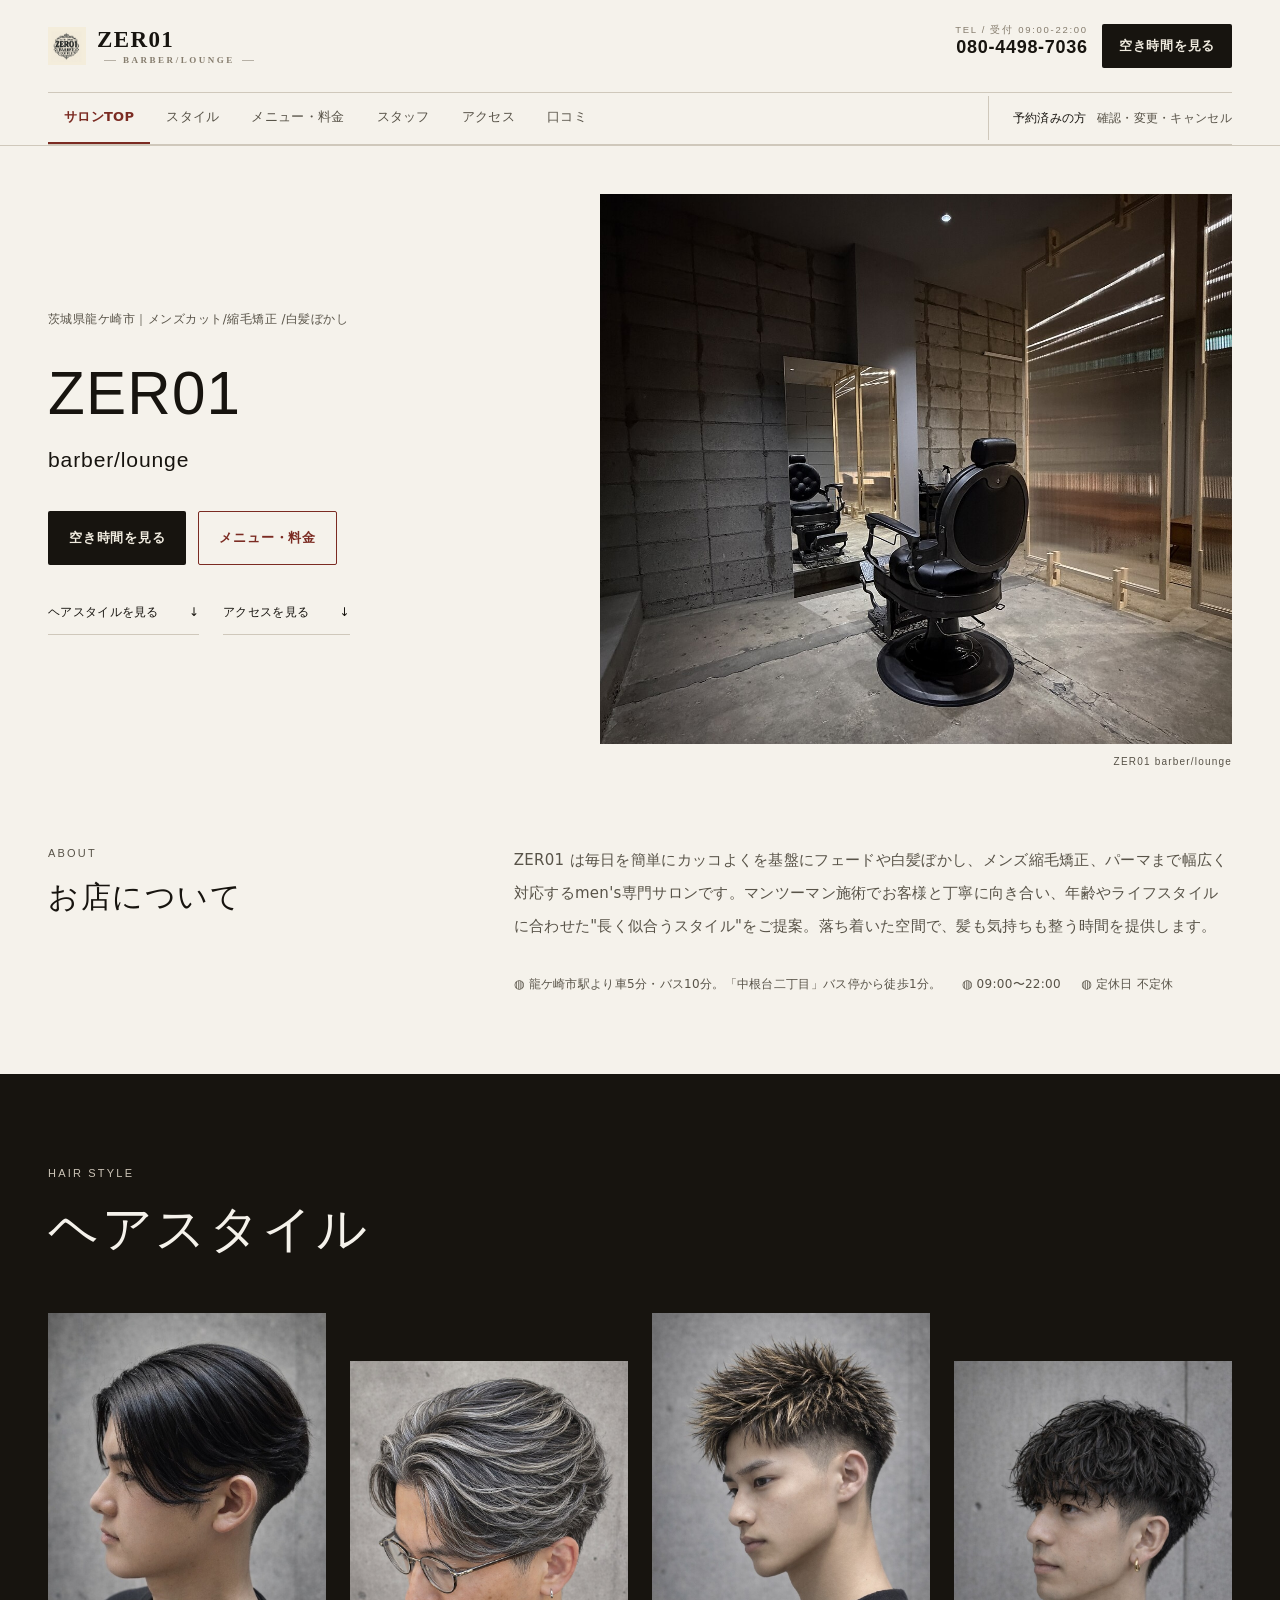
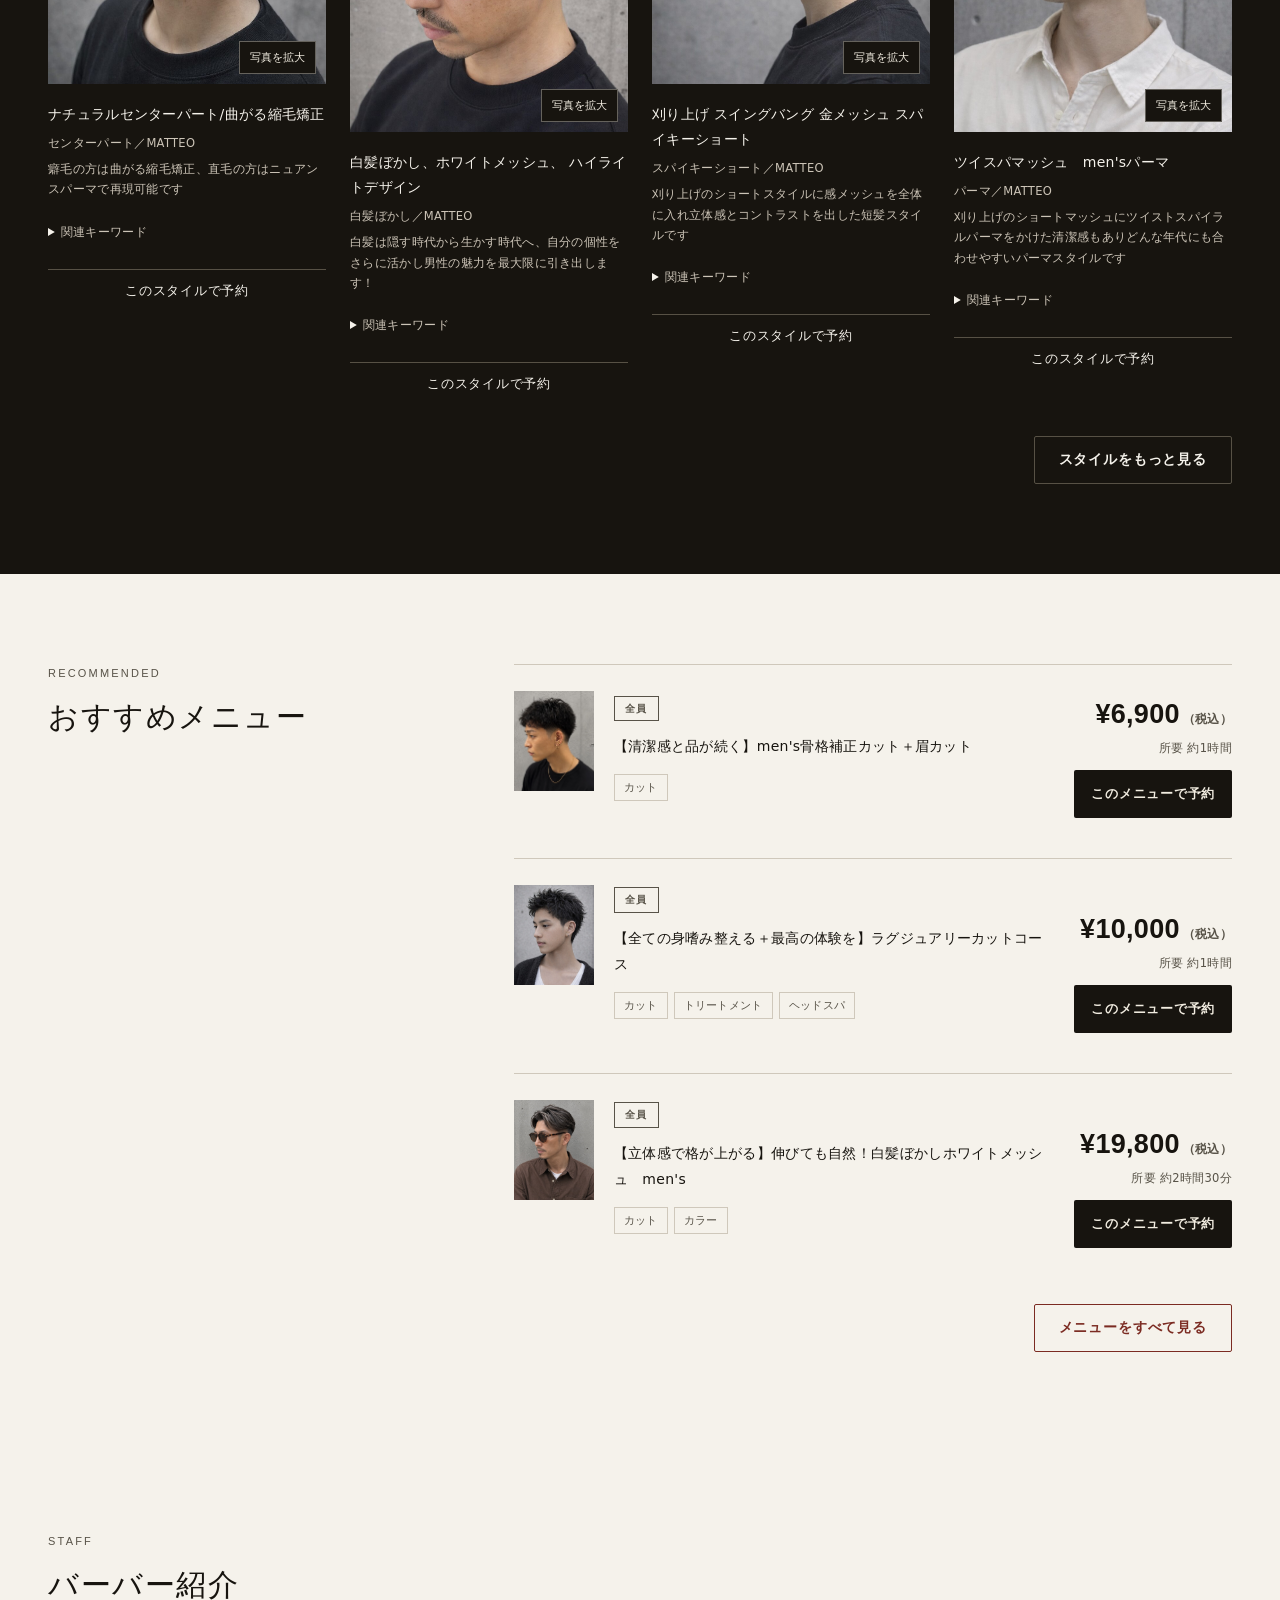
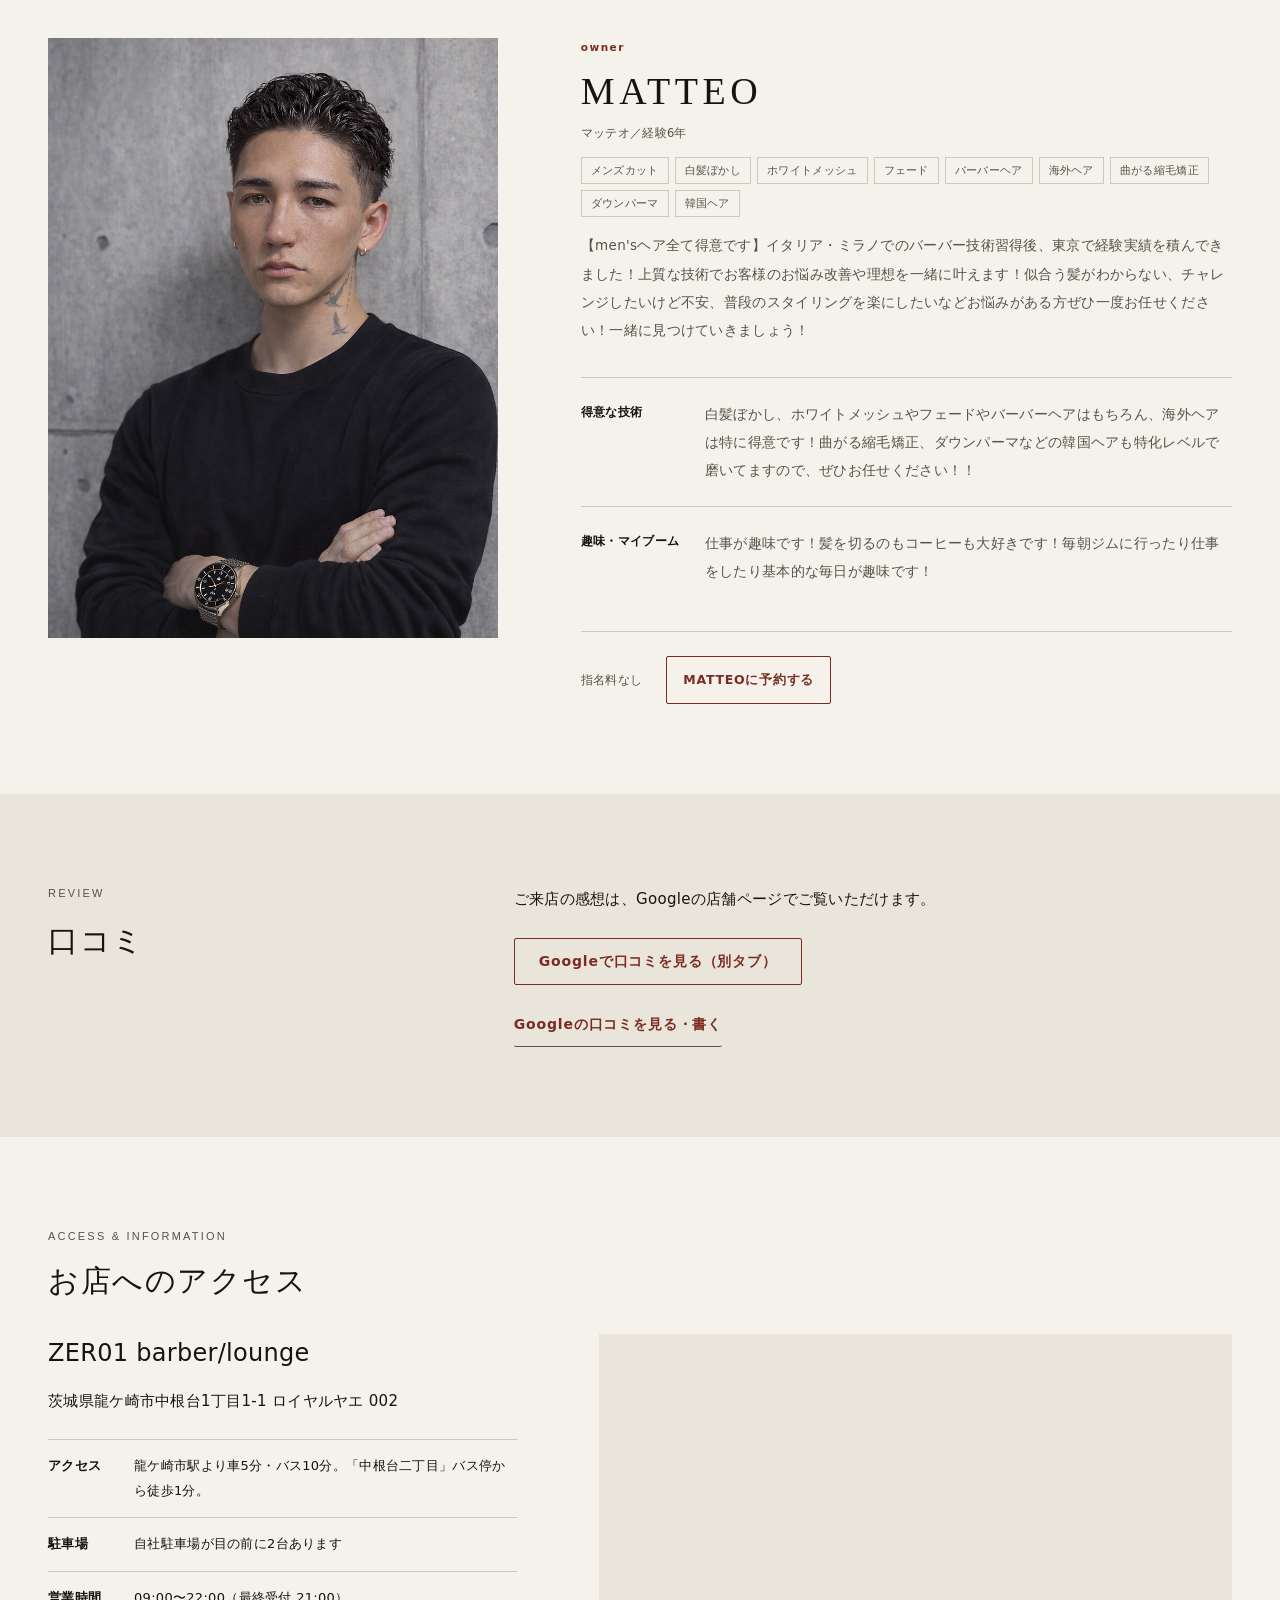
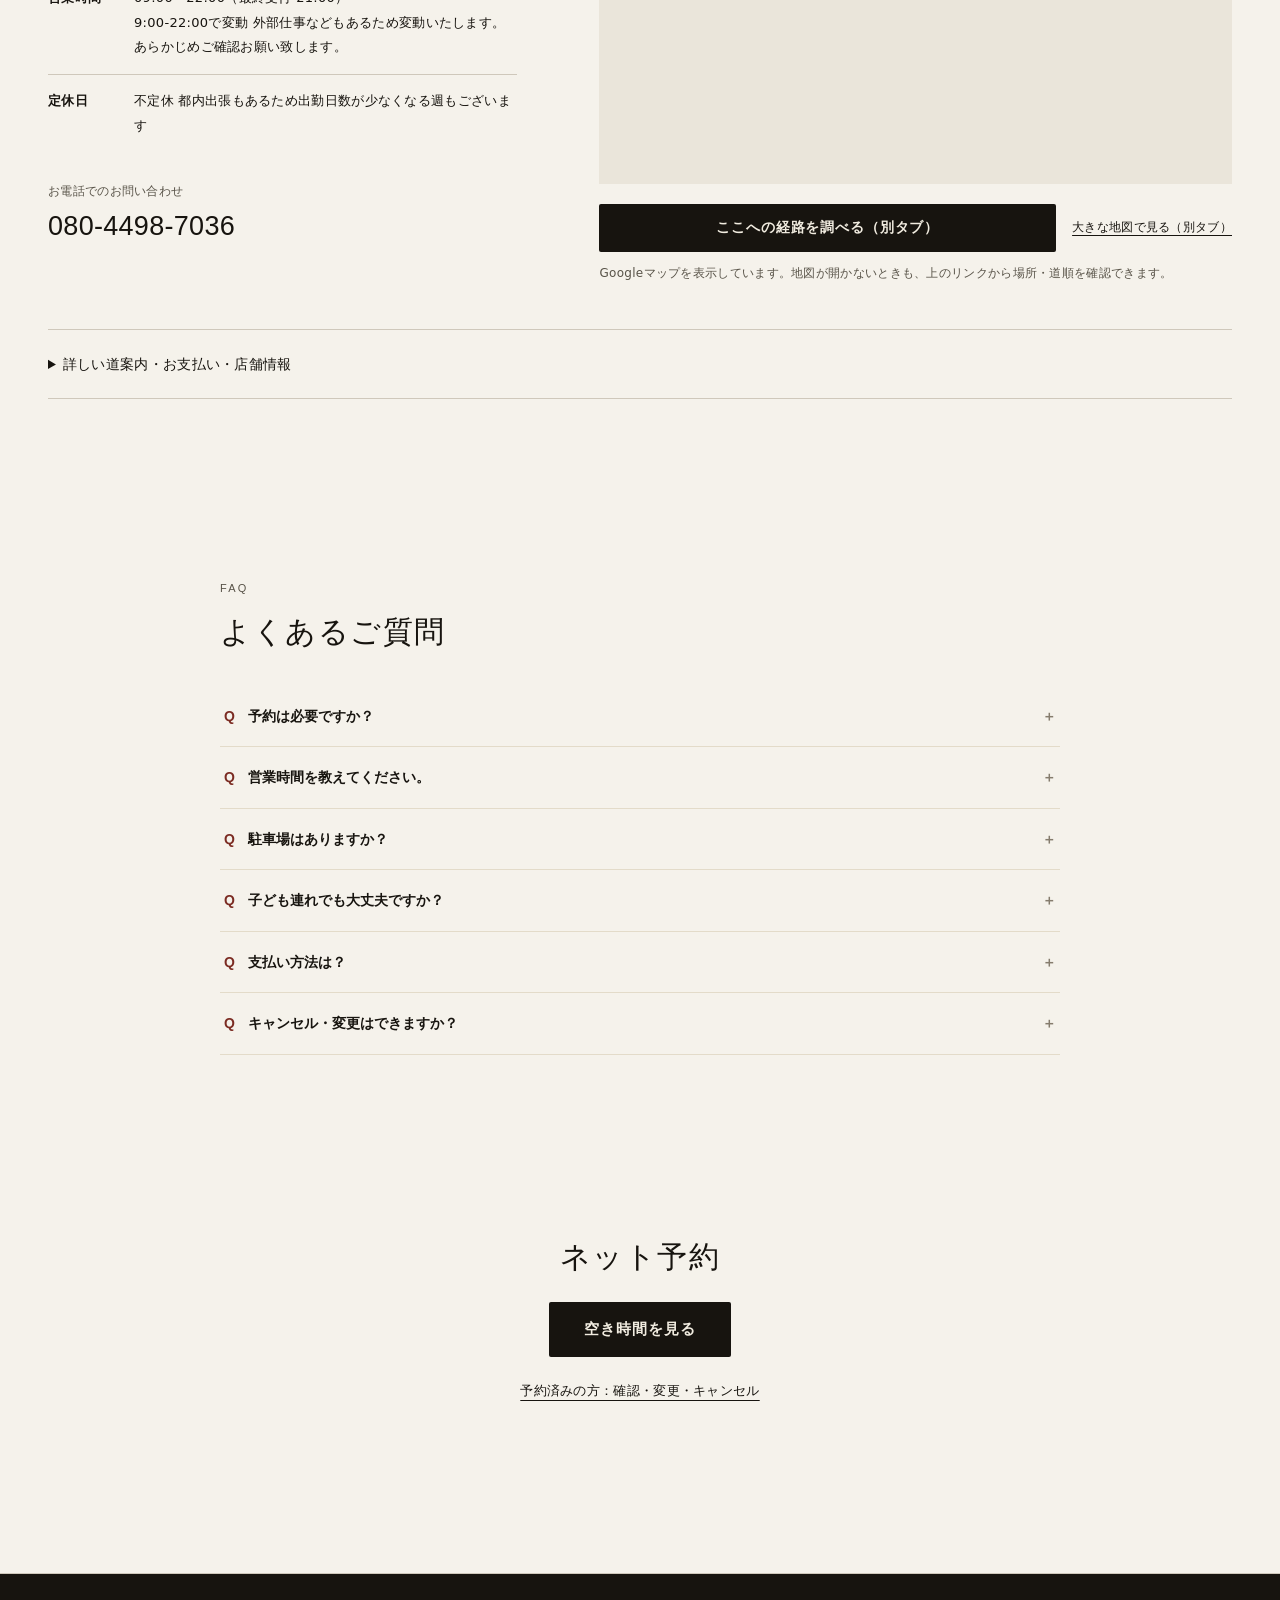
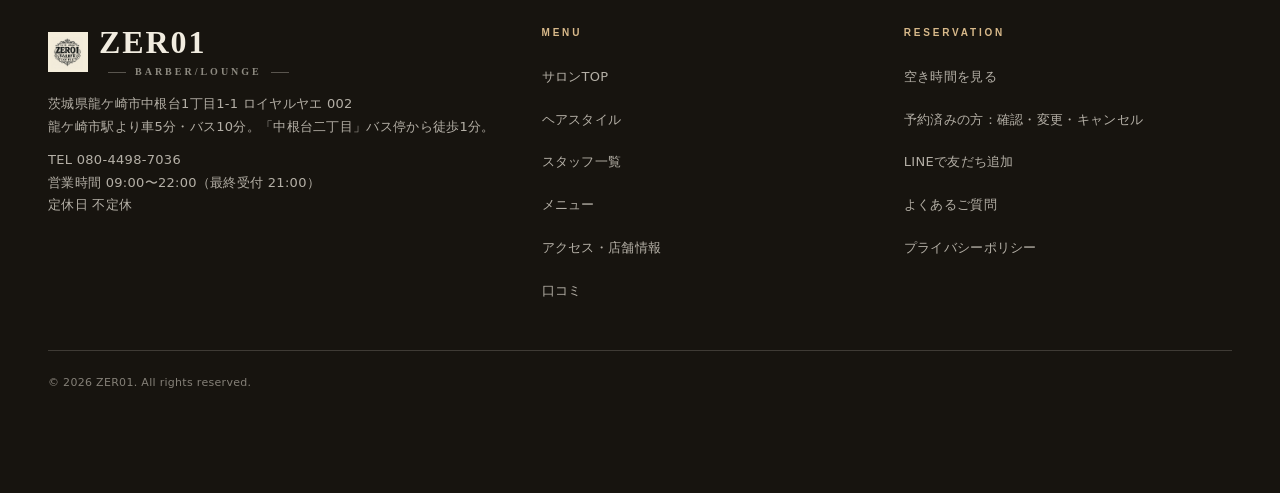
==== index.html @ aa481606 "公開サイトの余計なキャッチコピーと重複案内を整理する" ====
<!doctype html>
<html lang="ja">
<head>
  <meta charset="utf-8" />
  <meta name="viewport" content="width=device-width, initial-scale=1, viewport-fit=cover" />
  <meta name="theme-color" content="#f5f2eb" />
  <meta name="description" content="ZER01 barber/lounge（茨城県龍ケ崎市中根台）の公式サイト。メンズ専門。フェード・メンズ縮毛矯正・白髪ぼかし、メニューや店舗情報をご案内します。" />
  <title>ZER01 barber/lounge｜龍ケ崎のメンズ専門バーバー</title>

  <link rel="canonical" href="https://andenknt31113.github.io/salon-booking-site/" />
  <meta property="og:type" content="website" />
  <meta property="og:site_name" content="ZER01 barber/lounge" />
  <meta property="og:title" content="ZER01 barber/lounge｜龍ケ崎のメンズ専門バーバー" />
  <meta property="og:description" content="ZER01 barber/lounge（茨城県龍ケ崎市中根台）の公式サイト。メンズ専門。フェード・メンズ縮毛矯正・白髪ぼかし、メニューや店舗情報をご案内します。" />
  <meta property="og:url" content="https://andenknt31113.github.io/salon-booking-site/" />
  <meta property="og:image" content="https://andenknt31113.github.io/salon-booking-site/assets/ogp.png" />
  <meta property="og:image:width" content="1200" />
  <meta property="og:image:height" content="630" />
  <meta property="og:locale" content="ja_JP" />
  <meta name="twitter:card" content="summary_large_image" />
  <link rel="icon" href="favicon.svg" type="image/svg+xml" />
  <link rel="stylesheet" href="assets/css/style.css" />
  <link rel="stylesheet" href="assets/css/public.css?v=20261002-completion" />
  <link rel="stylesheet" href="assets/css/home.css?v=20261020-copy" />
</head>
<body data-page="home">
  <div id="site-header"></div>

  <main id="main-content" tabindex="-1">
    <section class="hero container" aria-labelledby="hero-catch">
      <div class="hero-inner">
        <p class="hero-tagline" id="hero-tagline"><span>茨城県龍ケ崎市｜</span><span>メンズカット/縮毛矯正 /白髪ぼかし</span></p>
        <h1 id="hero-catch"><span class="hero-name">ZER01</span> <span class="hero-category">barber/lounge</span></h1>
        <div class="hero-cta">
          <a class="btn btn-primary btn-lg" href="reserve.html"><span class="booking-active-only">空き時間を見る</span><span class="booking-paused-only">予約方法を見る</span></a>
          <a class="btn btn-outline btn-lg" href="menu.html">メニュー・料金</a>
        </div>
        <div class="home-quick-links">
          <a class="home-text-link" href="#styles">ヘアスタイルを見る <span aria-hidden="true">↓</span></a>
          <a class="home-text-link" href="#info">アクセスを見る <span aria-hidden="true">↓</span></a>
        </div>
      </div>
      <figure class="hero-media" id="home-photo"><img class="hero-photo ph-photo-opt" src="assets/shop2.jpg" alt="ZER01の店内" width="1280" height="1061" fetchpriority="high" /><figcaption>ZER01 barber/lounge</figcaption></figure>
    </section>

    <section class="home-intro container" aria-labelledby="about-title">
      <div><span class="section-label">ABOUT</span><h2 class="section-title" id="about-title">お店について</h2></div>
      <div><p class="hero-desc" id="hero-desc">ZER01 は毎日を簡単にカッコよくを基盤にフェードや白髪ぼかし、メンズ縮毛矯正、パーマまで幅広く対応するmen&#39;s専門サロンです。マンツーマン施術でお客様と丁寧に向き合い、年齢やライフスタイルに合わせた&quot;長く似合うスタイル&quot;をご提案。落ち着いた空間で、髪も気持ちも整う時間を提供します。</p><ul class="hero-meta" id="hero-meta"></ul></div>
    </section>

    <!-- お知らせ -->
    <section class="container" style="margin-top:28px;">
      <!-- 管理ページの「お知らせ」に文章を入れると、ここに出ます -->
      <div class="notice is-warn" id="shop-notice" hidden>
        <b>お知らせ</b>
        <span id="shop-notice-text"></span>
      </div>
      <div class="booking-paused-only">
        <div class="notice is-info">
          <b>お知らせ</b>
          <span>ネット予約は準備中です。ご予約については店舗へお問い合わせください。</span>
        </div>
      </div>
    </section>

    <!-- スタイル -->
    <section class="section home-styles style-collection" id="styles">
      <div class="container">
        <div class="section-head">
          <span class="section-label">HAIR STYLE</span>
          <h2 class="section-title">ヘアスタイル</h2>
        </div>
        <section class="style-grid" id="home-styles" aria-label="ヘアスタイル一覧">
    <article class="style-card">

    <div class="style-thumb ph" style="--ph-hue:150;">
      <span class="ph-stripes" aria-hidden="true"></span>
      <span class="ph-label">センターパート</span>
      <img class="ph-photo" src="assets/style1.jpg" alt="ナチュラルセンターパート/曲がる縮毛矯正" loading="lazy" />
    </div>
      <div class="style-body">
        <h3 class="style-title">ナチュラルセンターパート/曲がる縮毛矯正</h3>
        <p class="style-meta">センターパート／MATTEO</p>

        <p class="style-meta" style="color:var(--text-2);">癖毛の方は曲がる縮毛矯正、直毛の方はニュアンスパーマで再現可能です</p>
        <details class="style-keywords"><summary>関連キーワード</summary><p class="style-meta">#メンズヘア #センターパート #テーパーフェード #メンズ縮毛矯正 #ニュアンスパーマ #メンズパーマ #フェザー</p></details>

        <a class="btn btn-outline btn-sm style-book" href="reserve.html"
           data-style="ナチュラルセンターパート/曲がる縮毛矯正"><span>このスタイルで</span><span>予約</span></a>
      </div>
    </article>
    <article class="style-card">

    <div class="style-thumb ph" style="--ph-hue:42;">
      <span class="ph-stripes" aria-hidden="true"></span>
      <span class="ph-label">白髪ぼかし</span>
      <img class="ph-photo" src="assets/style3.jpg" alt="白髪ぼかし、ホワイトメッシュ、 ハイライトデザイン" loading="lazy" />
    </div>
      <div class="style-body">
        <h3 class="style-title">白髪ぼかし、ホワイトメッシュ、 ハイライトデザイン</h3>
        <p class="style-meta">白髪ぼかし／MATTEO</p>

        <p class="style-meta" style="color:var(--text-2);">白髪は隠す時代から生かす時代へ、自分の個性をさらに活かし男性の魅力を最大限に引き出します！</p>
        <details class="style-keywords"><summary>関連キーワード</summary><p class="style-meta">#白髪ぼかし #ハイライト #ホワイトメッシュ #ブリーチ #メンズヘア #センターパート #ニュアンスパーマ</p></details>

        <a class="btn btn-outline btn-sm style-book" href="reserve.html"
           data-style="白髪ぼかし、ホワイトメッシュ、 ハイライトデザイン"><span>このスタイルで</span><span>予約</span></a>
      </div>
    </article>
    <article class="style-card">

    <div class="style-thumb ph" style="--ph-hue:18;">
      <span class="ph-stripes" aria-hidden="true"></span>
      <span class="ph-label">スパイキーショート</span>
      <img class="ph-photo" src="assets/style4.jpg" alt="刈り上げ スイングバング 金メッシュ スパイキーショート" loading="lazy" />
    </div>
      <div class="style-body">
        <h3 class="style-title">刈り上げ スイングバング 金メッシュ スパイキーショート</h3>
        <p class="style-meta">スパイキーショート／MATTEO</p>

        <p class="style-meta" style="color:var(--text-2);">刈り上げのショートスタイルに感メッシュを全体に入れ立体感とコントラストを出した短髪スタイルです</p>
        <details class="style-keywords"><summary>関連キーワード</summary><p class="style-meta">#刈り上げ #スイングバング #金メッシュ #スパイキーショート</p></details>

        <a class="btn btn-outline btn-sm style-book" href="reserve.html"
           data-style="刈り上げ スイングバング 金メッシュ スパイキーショート"><span>このスタイルで</span><span>予約</span></a>
      </div>
    </article>
    <article class="style-card">

    <div class="style-thumb ph" style="--ph-hue:265;">
      <span class="ph-stripes" aria-hidden="true"></span>
      <span class="ph-label">パーマ</span>
      <img class="ph-photo" src="assets/style7.jpg" alt="ツイスパマッシュ　men&#39;sパーマ" loading="lazy" />
    </div>
      <div class="style-body">
        <h3 class="style-title">ツイスパマッシュ　men&#39;sパーマ</h3>
        <p class="style-meta">パーマ／MATTEO</p>

        <p class="style-meta" style="color:var(--text-2);">刈り上げのショートマッシュにツイストスパイラルパーマをかけた清潔感もありどんな年代にも合わせやすいパーマスタイルです</p>
        <details class="style-keywords"><summary>関連キーワード</summary><p class="style-meta">#メンズ #メンズパーマ #フェード</p></details>

        <a class="btn btn-outline btn-sm style-book" href="reserve.html"
           data-style="ツイスパマッシュ　men&#39;sパーマ"><span>このスタイルで</span><span>予約</span></a>
      </div>
    </article></section>
        <p class="section-more">
          <a class="btn btn-outline" href="gallery.html">スタイルをもっと見る</a>
        </p>
      </div>
    </section>

    <!-- おすすめメニュー -->
    <section class="section home-menu" id="menu">
      <div class="container">
        <div class="section-head">
          <!-- 「クーポン」「特別価格」とは書きません。
               ここに並ぶのは割引ではなく、組み合わせの決まったコースです（data.js 参照）。
               安くなると思って来られた方に、その場で違うと申し上げることになります。 -->
          <span class="section-label">RECOMMENDED</span>
          <h2 class="section-title">おすすめメニュー</h2>
        </div>
        <section class="coupon-list" id="home-coupons" aria-label="おすすめメニュー一覧">
    <article class="coupon">
      <img class="coupon-photo ph-photo-opt" src="assets/style11.jpg" alt="" />
      <div>
        <span class="coupon-badge is-all">全員</span>
        <h3>【清潔感と品が続く】men&#39;s骨格補正カット＋眉カット</h3>
        <ul class="tag-list"><li class="tag">カット</li></ul>


      </div>
      <div class="coupon-price">
        <div>

          <div class="price-now">¥6,900<small>（税込）</small></div>
          <div class="price-min">所要 約1時間</div>
        </div>
        <a class="btn btn-primary btn-sm" href="reserve.html?menu=sc0">このメニューで予約</a>
      </div>
    </article>
    <article class="coupon">
      <img class="coupon-photo ph-photo-opt" src="assets/style6.jpg" alt="" />
      <div>
        <span class="coupon-badge is-all">全員</span>
        <h3>【全ての身嗜み整える＋最高の体験を】ラグジュアリーカットコース</h3>
        <ul class="tag-list"><li class="tag">カット</li><li class="tag">トリートメント</li><li class="tag">ヘッドスパ</li></ul>


      </div>
      <div class="coupon-price">
        <div>

          <div class="price-now">¥10,000<small>（税込）</small></div>
          <div class="price-min">所要 約1時間</div>
        </div>
        <a class="btn btn-primary btn-sm" href="reserve.html?menu=sc1">このメニューで予約</a>
      </div>
    </article>
    <article class="coupon">
      <img class="coupon-photo ph-photo-opt" src="assets/skill4.jpg" alt="" />
      <div>
        <span class="coupon-badge is-all">全員</span>
        <h3>【立体感で格が上がる】伸びても自然！白髪ぼかしホワイトメッシュ　men&#39;s</h3>
        <ul class="tag-list"><li class="tag">カット</li><li class="tag">カラー</li></ul>


      </div>
      <div class="coupon-price">
        <div>

          <div class="price-now">¥19,800<small>（税込）</small></div>
          <div class="price-min">所要 約2時間30分</div>
        </div>
        <a class="btn btn-primary btn-sm" href="reserve.html?menu=sc2">このメニューで予約</a>
      </div>
    </article></section>
        <p class="section-more">
          <a class="btn btn-outline" href="menu.html">メニューをすべて見る</a>
        </p>
      </div>
    </section>

    <!-- スタッフ -->
    <section class="section home-owner" id="owner">
      <div class="container">
        <div class="section-head">
          <span class="section-label">STAFF</span>
          <h2 class="section-title">バーバー紹介</h2>
        </div>
        <section class="staff-grid" id="home-staff" aria-label="バーバー一覧">
    <article class="staff-card staff-card-solo">
      <div class="avatar ph" style="--ph-hue:38;">
        <span class="ph-stripes" aria-hidden="true"></span>
        <span class="avatar-initial">M</span>
        <img class="ph-photo" src="assets/staff-matteo.jpg" alt="MATTEO" loading="lazy" />
      </div>
      <div class="staff-body">
        <p class="staff-role">owner</p>
        <h3 class="staff-name">MATTEO</h3>
        <p class="staff-kana">マッテオ／経験6年</p>
        <ul class="tag-list"><li class="tag">メンズカット</li><li class="tag">白髪ぼかし</li><li class="tag">ホワイトメッシュ</li><li class="tag">フェード</li><li class="tag">バーバーヘア</li><li class="tag">海外ヘア</li><li class="tag">曲がる縮毛矯正</li><li class="tag">ダウンパーマ</li><li class="tag">韓国ヘア</li></ul>
        <div class="staff-message"><p>【men&#39;sヘア全て得意です】イタリア・ミラノでのバーバー技術習得後、東京で経験実績を積んできました！上質な技術でお客様のお悩み改善や理想を一緒に叶えます！似合う髪がわからない、チャレンジしたいけど不安、普段のスタイリングを楽にしたいなどお悩みがある方ぜひ一度お任せください！一緒に見つけていきましょう！</p><dl class="staff-details"><div><dt>得意な技術</dt><dd>白髪ぼかし、ホワイトメッシュやフェードやバーバーヘアはもちろん、海外ヘアは特に得意です！曲がる縮毛矯正、ダウンパーマなどの韓国ヘアも特化レベルで磨いてますので、ぜひお任せください！！</dd></div><div><dt>趣味・マイブーム</dt><dd>仕事が趣味です！髪を切るのもコーヒーも大好きです！毎朝ジムに行ったり仕事をしたり基本的な毎日が趣味です！</dd></div></dl></div>
        <div class="staff-booking">
          <p class="staff-fee">指名料なし</p>
          <a class="btn btn-outline btn-sm" href="reserve.html?staff=st01">MATTEOに予約する</a>
        </div>
      </div>
    </article></section>
      </div>
    </section>

    <!-- 口コミ -->
    <section class="section home-review" id="reviews">
      <div class="container">
        <div class="section-head">
          <span class="section-label">REVIEW</span>
          <h2 class="section-title">口コミ</h2>
        </div>
        <div class="review-list" id="home-reviews"><p>ご来店の感想は、Googleの店舗ページでご覧いただけます。</p>
    <a class="btn btn-outline" href="https://www.google.com/maps/search/?api=1&amp;query=ZER01%20barber%2Flounge%20%E8%8C%A8%E5%9F%8E%E7%9C%8C%E9%BE%8D%E3%82%B1%E5%B4%8E%E5%B8%82%E4%B8%AD%E6%A0%B9%E5%8F%B01%E4%B8%81%E7%9B%AE1-1%20%E3%83%AD%E3%82%A4%E3%83%A4%E3%83%AB%E3%83%A4%E3%82%A8%20002" target="_blank" rel="noopener noreferrer">Googleで口コミを見る（別タブ）</a></div>
        <p class="section-more">
          <a class="btn btn-outline" id="home-review-link" href="reviews.html">Googleの口コミを見る・書く</a>
        </p>
      </div>
    </section>

    <!-- 店舗情報 -->
    <section class="section home-access" id="info">
      <div class="container">
        <div class="section-head">
          <span class="section-label">ACCESS &amp; INFORMATION</span>
          <h2 class="section-title">お店へのアクセス</h2>
        </div>
        <section class="access-layout" id="home-access" aria-label="地図と来店のご案内"><div class="access-summary">
      <h3>ZER01 barber/lounge</h3>
      <p class="access-address">茨城県龍ケ崎市中根台1丁目1-1 ロイヤルヤエ 002</p>
      <dl><div><dt>アクセス</dt><dd>龍ケ崎市駅より車5分・バス10分。「中根台二丁目」バス停から徒歩1分。</dd></div><div><dt>駐車場</dt><dd>自社駐車場が目の前に2台あります</dd></div><div><dt>営業時間</dt><dd>09:00〜22:00（最終受付 21:00）<br />9:00-22:00で変動 外部仕事などもあるため変動いたします。あらかじめご確認お願い致します。</dd></div><div><dt>定休日</dt><dd>不定休 都内出張もあるため出勤日数が少なくなる週もございます</dd></div></dl>
      <a class="access-tel" href="tel:08044987036"><span>お電話でのお問い合わせ</span>080-4498-7036</a>
    </div>
    <div class="access-map">
      <iframe src="https://www.google.com/maps/embed?pb=!1m18!1m12!1m3!1d3230.6222145870834!2d140.168862!3d35.9317461!2m3!1f0!2f0!3f0!3m2!1i1024!2i768!4f13.1!3m3!1m2!1s0x602271a6a355aaa1%3A0x2dade64c4cecb546!2sZER01%20barber%20%26%20lounge!5e0!3m2!1sja!2sjp!4v1790677172199!5m2!1sja!2sjp" title="ZER01の場所を示すGoogleマップ" width="600" height="450" loading="lazy" referrerpolicy="strict-origin-when-cross-origin" allowfullscreen></iframe>
      <div class="map-actions">
        <a class="btn btn-primary" href="https://www.google.com/maps/dir/?api=1&destination=%E8%8C%A8%E5%9F%8E%E7%9C%8C%E9%BE%8D%E3%82%B1%E5%B4%8E%E5%B8%82%E4%B8%AD%E6%A0%B9%E5%8F%B01-1-1%20%E3%83%AD%E3%82%A4%E3%83%A4%E3%83%AB%E3%83%A4%E3%82%A8" target="_blank" rel="noopener noreferrer">ここへの経路を調べる（別タブ）</a>
        <a class="access-map-link" href="https://www.google.com/maps/search/?api=1&query=%E8%8C%A8%E5%9F%8E%E7%9C%8C%E9%BE%8D%E3%82%B1%E5%B4%8E%E5%B8%82%E4%B8%AD%E6%A0%B9%E5%8F%B01-1-1%20%E3%83%AD%E3%82%A4%E3%83%A4%E3%83%AB%E3%83%A4%E3%82%A8" target="_blank" rel="noopener noreferrer">大きな地図で見る（別タブ）</a>
      </div>
      <p class="map-note">Googleマップを表示しています。地図が開かないときも、上のリンクから場所・道順を確認できます。</p>
    </div></section>
        <details class="access-details">
          <summary>詳しい道案内・お支払い・店舗情報</summary>
        <table class="info-table"><tbody id="salon-info"><tr><th>店名</th><td>ZER01 barber/lounge 「メンズカット/縮毛矯正 /白髪ぼかし」</td></tr><tr><th>電話番号</th><td><a href="tel:08044987036">080-4498-7036</a></td></tr><tr><th>住所</th><td>茨城県龍ケ崎市中根台1丁目1-1 ロイヤルヤエ 002</td></tr><tr><th>アクセス</th><td>龍ケ崎市駅より車5分・バス10分。「中根台二丁目」バス停から徒歩1分。</td></tr><tr><th>道案内</th><td>◯お車でお越しの方龍ケ崎市中根台の「ロイヤルヤエ」建物内 002号室が当店です。カーナビ・Googleマップには「龍ケ崎市中根台1-1-1 ロイヤルヤエ」と入力してください。※建物の目の前に自社駐車場がございます。◯ 公共機関ご利用の方龍ケ崎市駅から久保台方面行きのバスにご乗車ください。約10分で「中根台二丁目」バス停に到着します。バス停からは徒歩1分で当店です。</td></tr><tr><th>営業時間</th><td>09:00〜22:00（最終受付 21:00）<br />※9:00-22:00で変動 外部仕事などもあるため変動いたします。あらかじめご確認お願い致します。</td></tr><tr><th>定休日</th><td>不定休 都内出張もあるため出勤日数が少なくなる週もございます</td></tr><tr><th>席数</th><td>セット面2席</td></tr><tr><th>スタッフ数</th><td>スタイリスト1名（マンツーマン施術）</td></tr><tr><th>駐車場</th><td>自社駐車場が目の前に2台あります</td></tr><tr><th>支払方法</th><td>Visa／JCB／American Express／Diners Club／現金、カードはタッチ決済のみ</td></tr><tr><th>こだわり条件</th><td>4席以下の小型サロン／駐車場あり／夜19時以降も受付OK／1人のスタイリストが仕上げまで担当／朝10時前でも受付OK／店頭でのカード支払いOK／お子さま同伴OK／ドリンクサービスあり／個室あり／半個室あり／完全予約制</td></tr></tbody></table>
        </details>
      </div>
    </section>

    <!-- FAQ -->
    <section class="section section-alt" id="faq">
      <div class="container-narrow">
        <div class="section-head">
          <span class="section-label">FAQ</span>
          <h2 class="section-title">よくあるご質問</h2>
        </div>
        <div id="faq-list"></div>
      </div>
    </section>

    <!-- CTA -->
    <section class="section">
      <div class="container-narrow" style="text-align:center;">
        <h2 class="section-title" style="margin-bottom:24px;">ネット予約</h2>
        <p class="section-desc booking-paused-only">ネット予約は準備中です。ご予約については店舗へお問い合わせください。</p>
        <a class="btn btn-primary btn-lg" href="reserve.html"><span class="booking-active-only">空き時間を見る</span><span class="booking-paused-only">予約方法を見る</span></a>
        <p><a class="reservation-lookup-link" href="mypage.html">予約済みの方：確認・変更・キャンセル</a></p>
      </div>
    </section>
  </main>

  <div id="site-footer"></div>

  <script src="assets/js/data.js?v=20261002-recovery"></script>
<script src="assets/js/published-menus.js?v=9128053ef54b80337eaafe418d80a039cb002f346a8c1ae2708ba29f36d2f586"></script>
<script src="assets/js/common.js?v=20261006-read-deadline"></script>
  <script src="assets/js/pages.js?v=20261020-copy"></script>
</body>
</html>
---- assets/css/style.css ----
@charset "UTF-8";

/* ============================================================
   ZER01 barber/lounge
   薄暗いラウンジを想定した、黒 × 真鍮の配色。
   角は立てる（丸めない）、罫は細く、英字は大きく字間をあける。
   色を変えたいときは下の :root だけ触れば全体に反映されます。
   ============================================================ */
:root {
  /* ロゴ（クリーム地に黒のヴィンテージ意匠）に合わせた配色 */
  --ground: #F1ECE0;      /* 地：ロゴの下地と同じクリーム */
  --panel: #FBF8F1;       /* カード */
  --panel-2: #E8E1D1;     /* 一段沈めた面（見出し行など） */
  --line: #D6CCB8;        /* 罫線 */
  --line-2: #E3DBC9;      /* 弱い罫線 */
  --ink: #17140F;         /* ロゴの黒 */
  --text: #17140F;
  --text-2: #4B443A;
  --muted: #857C6D;
  --accent: #7B2B22;      /* オックスブラッド：理容店の伝統色 */
  --accent-hi: #9A382D;
  --accent-dim: #C3A79F;
  --accent-soft: rgba(123, 43, 34, .07);
  --on-ink: #F1ECE0;      /* 黒地に乗せる文字 */
  --ok: #3F6B4E;          /* 空きあり */
  --warn: #A5702A;        /* 残りわずか */
  --off: #B3AA98;         /* 予約不可 */
  --danger: #A3352A;
  --radius: 2px;
  --radius-lg: 3px;
  --shadow: 0 1px 2px rgba(23, 20, 15, .06), 0 10px 28px rgba(23, 20, 15, .08);
  --shadow-sm: 0 1px 2px rgba(23, 20, 15, .06);
  --font: "Hiragino Kaku Gothic ProN", "Hiragino Sans", "Yu Gothic Medium", "Yu Gothic",
          "Noto Sans JP", Meiryo, system-ui, -apple-system, sans-serif;
  --font-en: "Helvetica Neue", "Arial Narrow", Arial, sans-serif;
}

/* ============================================================
   ベース
   ============================================================ */
* { box-sizing: border-box; }
html { -webkit-text-size-adjust: 100%; scroll-behavior: smooth; scroll-padding-top: 120px; }
body {
  margin: 0;
  font-family: var(--font);
  color: var(--text);
  background: var(--ground);
  line-height: 1.75;
  font-size: 15px;
  letter-spacing: .02em;
  /* 途中で改行できない長い文字列（URLや英単語）を、店舗がメニュー名や説明に
     入れることがある。break-word では最小幅の計算に効かないため、
     グリッドの列ごと画面外まで広がってしまう。anywhere は最小幅にも効く。 */
  overflow-wrap: anywhere;
}
/* 金額・予約番号は途中で折り返させない（¥19,800 が 2行に割れると読めない） */
.price-now, .menu-row-price, .price-list, .summary-total,
.done-code, .booking-code, .header-tel {
  overflow-wrap: normal;
  word-break: keep-all;
}
/* ただし金額の代わりに出す文言は日本語の長文なので、折り返せないと
   カード全体を押し広げてしまう。上の指定を打ち消す。 */
.price-quote {
  overflow-wrap: anywhere;
  word-break: normal;
}
img { max-width: 100%; display: block; }
/* hidden 属性は必ず効かせる。
   ブラウザ既定の [hidden]{display:none} は作者スタイル（.notice{display:flex} など）に
   負けるため、hidden を付けたのに空の枠だけ残る事故が起きる。 */
[hidden] { display: none !important; }
a { color: inherit; text-decoration: none; }
button, input, select, textarea { font: inherit; color: inherit; }
button { cursor: pointer; background: none; border: none; }
h1, h2, h3, h4 { margin: 0; line-height: 1.45; font-weight: 700; }
p { margin: 0; }
ul, ol { margin: 0; padding: 0; list-style: none; }
table { border-collapse: collapse; width: 100%; }
::selection { background: var(--accent); color: var(--on-ink); }
:focus-visible { outline: 2px solid var(--accent); outline-offset: 2px; }

.container { width: min(1080px, 100% - 32px); margin-inline: auto; }
.container-narrow { width: min(840px, 100% - 32px); margin-inline: auto; }
.sr-only {
  position: absolute; width: 1px; height: 1px; padding: 0; margin: -1px;
  overflow: hidden; clip: rect(0 0 0 0); white-space: nowrap; border: 0;
}

/* 数字は桁を揃える */
.price-now, .menu-row-price, .summary-total strong,
.calendar, .stat strong, .done-code, .header-tel strong {
  font-variant-numeric: tabular-nums;
}

/* ============================================================
   準備中バー（仮の内容が残っている間だけ出る）
   ============================================================ */
.draft-banner {
  background: var(--ink);
  color: var(--on-ink);
  font-size: 12px;
  font-weight: 700;
  letter-spacing: .04em;
  text-align: center;
  padding: 7px 16px;
}

/* ============================================================
   ロゴ（ワードマーク）
   ZER01 は「ZERO + 1」。数字側を真鍮色にして名前の成り立ちを見せる。
   ============================================================ */
.wordmark { display: block; line-height: 1; }
.wm-name {
  display: block;
  /* Georgia は数字が既定でオールドスタイル（小文字と同じ高さ）になり、
     ZER01 の「01」だけ小さく見えてしまう。数字が大文字高になる書体を先に置く。 */
  font-family: "Times New Roman", "Hiragino Mincho ProN", "Yu Mincho", Georgia, serif;
  font-variant-numeric: lining-nums;
  font-feature-settings: "lnum" 1, "onum" 0;
  font-weight: 700; letter-spacing: .06em; color: var(--ink); white-space: nowrap;
}
.wm-sub {
  display: block; font-family: "Times New Roman", "Hiragino Mincho ProN", Georgia, serif;
  font-weight: 700; text-transform: uppercase;
  color: var(--muted); white-space: nowrap;
}
/* ロゴと同じく、店名の下に細い罫を引く */
.wordmark .wm-sub::before,
.wordmark .wm-sub::after {
  content: ""; display: inline-block; vertical-align: middle;
  height: 1px; background: currentColor; opacity: .55;
}
.wordmark-sm .wm-name { font-size: 23px; }
.wordmark-sm .wm-sub  { font-size: 9px; letter-spacing: .28em; margin-top: 5px; }
.wordmark-sm .wm-sub::before, .wordmark-sm .wm-sub::after { width: 12px; margin: 0 7px; }
.wordmark-md .wm-name { font-size: 32px; }
.wordmark-md .wm-sub  { font-size: 10px; letter-spacing: .3em; margin-top: 9px; }
.wordmark-md .wm-sub::before, .wordmark-md .wm-sub::after { width: 18px; margin: 0 9px; }
.wordmark-lg .wm-name { font-size: clamp(52px, 15vw, 88px); letter-spacing: .04em; }
.wordmark-lg .wm-sub  { font-size: clamp(11px, 2.6vw, 14px); letter-spacing: .4em; margin-top: 16px; }
.wordmark-lg .wm-sub::before, .wordmark-lg .wm-sub::after { width: clamp(28px, 9vw, 70px); margin: 0 14px; }
.brand-logo { display: block; width: auto; }

/* ============================================================
   写真が未設定のときの意匠
   バーバーポールを思わせる斜めのストライプ。
   image が指定されればこの箱の中が <img> に置き換わる。
   ============================================================ */
.ph { position: relative; overflow: hidden; background: var(--panel-2); }
.ph-stripes {
  position: absolute; inset: -25%;
  background: repeating-linear-gradient(
    -58deg,
    hsl(var(--ph-hue, 38) 30% 32% / .18) 0 8px,
    transparent 8px 26px
  );
}
.ph::after {
  content: ""; position: absolute; inset: 0;
  background: linear-gradient(to top, rgba(23, 20, 15, .16), transparent 62%);
}
.ph-label {
  position: absolute; left: 14px; bottom: 12px; z-index: 1;
  font-family: var(--font-en); font-size: 10.5px; letter-spacing: .3em;
  text-transform: uppercase; color: var(--accent);
}
.ph-photo {
  position: absolute; inset: 0; z-index: 2;
  width: 100%; height: 100%; object-fit: cover;
  /* 読み込めたものだけ見せる（common.js が is-ready を付ける）。
     display:none にすると遅延読み込みが永久に始まらないため、透明にして隠す。 */
  opacity: 0;
}
.ph-photo.is-ready { opacity: 1; }
/* 切る位置。

   スタイルの写真も人物写真も、見せたいもの（髪と顔）は上のほうにあります。
   ところが枠は横長で、写真は縦長です。真ん中を基準に切ると、
   頭のてっぺんから切り落とされます。実際、スタッフ紹介で頭が切れました。

   下側は服や背景なので、削っても失われるものがありません。
   上を残す向きに寄せます。 */
.ph-photo { object-position: 50% 22%; }
/* ロゴ画像は、文字ロゴの左に小さく添える。
   店名は文字で読ませる（ロゴだけだと、屋号も肩書きも画像頼みになる）。
   画像が読めるまでは場所を取らせない。読めないまま隙間が空くと、
   ロゴと名前のあいだが不自然に離れて見える。 */
.brand-lockup { display: flex; align-items: center; gap: 11px; min-width: 0; }
.brand-lockup .brand-logo { display: none; flex: none; }
.brand-lockup .wordmark { display: block; min-width: 0; }
.brand-lockup.is-image .brand-logo { display: block; }

/* ============================================================
   ヘッダー
   ============================================================ */
.site-header {
  position: sticky; top: 0; z-index: 100;
  background: rgba(241, 236, 224, .94);
  border-bottom: 1px solid var(--line);
  backdrop-filter: blur(10px);
}
.header-top { display: flex; align-items: center; gap: 20px; padding: 14px 0; }
.brand { display: flex; align-items: center; gap: 13px; min-width: 0; }
.brand-mark {
  width: 40px; height: 40px; flex: none; position: relative;
  border: 2px solid var(--ink); color: var(--ink);
  display: grid; place-items: center;
  font-family: "Times New Roman", "Hiragino Mincho ProN", Georgia, serif;
  font-weight: 700; font-size: 16px;
  font-variant-numeric: lining-nums; font-feature-settings: "lnum" 1;
}
.brand-mark::after {
  content: ""; position: absolute; inset: 3px; border: 1px solid var(--ink); opacity: .45;
}
.brand > .wordmark { min-width: 0; }
.header-actions { margin-left: auto; display: flex; align-items: center; gap: 14px; flex: none; }
.header-actions .btn { white-space: nowrap; }
.header-tel { text-align: right; line-height: 1.3; }
.header-tel span {
  display: block; font-family: var(--font-en);
  font-size: 9.5px; color: var(--muted); letter-spacing: .18em; text-transform: uppercase;
}
.header-tel strong { font-family: var(--font-en); font-size: 18px; letter-spacing: .04em; }

.site-nav { border-top: 1px solid var(--line-2); overflow-x: auto; scrollbar-width: none; }
.site-nav::-webkit-scrollbar { display: none; }
.site-nav ul { display: flex; }
.site-nav a {
  display: block; padding: 13px 18px; font-size: 13px; white-space: nowrap;
  color: var(--text-2); border-bottom: 2px solid transparent; transition: .15s;
}
.site-nav a:hover { color: var(--accent); background: rgba(23, 20, 15, .04); }
.site-nav a[aria-current="page"] { color: var(--accent); border-bottom-color: var(--accent); font-weight: 700; }

/* ============================================================
   ボタン（角は立てる）
   ============================================================ */
.btn {
  display: inline-flex; align-items: center; justify-content: center; gap: 8px;
  padding: 13px 24px; border-radius: var(--radius);
  font-size: 14px; font-weight: 700; letter-spacing: .06em;
  border: 1px solid transparent; transition: .18s; text-align: center; line-height: 1.4;
}
.btn-primary { background: var(--ink); color: var(--on-ink); }
.btn-primary:hover { background: var(--accent); }
.btn-outline { border-color: var(--accent); color: var(--accent); background: transparent; }
.btn-outline:hover { background: var(--accent-soft); }
.btn-ghost { border-color: var(--line); color: var(--text-2); background: transparent; }
.btn-ghost:hover { border-color: var(--text-2); color: var(--text); }
.btn-lg { padding: 16px 34px; font-size: 15px; }
.btn-sm { padding: 9px 16px; font-size: 12.5px; }
.btn-block { display: flex; width: 100%; }
.btn:disabled { opacity: .35; cursor: not-allowed; }

#notification-count { padding: 2px 8px; border-radius: var(--radius); background: var(--accent-soft); }
#notification-list { max-height: 24rem; overflow-y: auto; }
#notification-list button { width: 100%; text-align: left; justify-content: flex-start; overflow-wrap: anywhere; }

/* ============================================================
   ヒーロー（バーバーポールを抽象化した斜線を薄く敷く）
   ============================================================ */
.hero { position: relative; background: var(--panel-2); overflow: hidden; border-bottom: 1px solid var(--line); }
.hero::before {
  content: ""; position: absolute; inset: 0;
  background: repeating-linear-gradient(
    -58deg,
    rgba(23, 20, 15, .045) 0 2px,
    transparent 2px 26px
  );
}
.hero::after {
  content: ""; position: absolute; inset: 0;
  background: radial-gradient(70% 90% at 82% 8%, rgba(123, 43, 34, .07), transparent 62%);
}
.hero-inner { position: relative; z-index: 1; padding: 66px 0 62px; }
.hero-brand { margin-bottom: 22px; }
.hero-brand .wm-sub { color: var(--accent); }
/* ロゴ画像を入れた場合は上限を決めて収める */
/* トップの大見出しはロゴ画像を使いません（common.js の brandLockup を参照） */
.hero-label {
  font-family: var(--font-en); font-size: 10px; letter-spacing: .42em;
  color: var(--muted); margin-bottom: 26px; text-transform: uppercase;
  padding-top: 14px; border-top: 1px solid var(--line);
  display: inline-block;
}
.hero h1 {
  font-size: clamp(25px, 4.4vw, 40px); letter-spacing: .06em; margin-bottom: 20px;
  text-wrap: balance;
}
.hero-desc { max-width: 600px; color: var(--text-2); font-size: 14.5px; }
.hero-meta {
  display: flex; flex-wrap: wrap; gap: 10px 28px; margin-top: 30px;
  font-size: 12.5px; color: var(--muted);
}
.hero-meta li { display: flex; align-items: center; gap: 8px; }
.hero-cta { display: flex; flex-wrap: wrap; gap: 12px; margin-top: 38px; }

/* ============================================================
   セクション
   ============================================================ */
.section { padding: 62px 0; }
.section-alt { background: var(--panel-2); border-block: 1px solid var(--line); }
.section-head { text-align: center; margin-bottom: 36px; }
.section-head.is-left { text-align: left; }
.section-label {
  display: block; font-family: var(--font-en); font-size: 10px;
  letter-spacing: .38em; color: var(--accent); margin-bottom: 12px; text-transform: uppercase;
}
.section-title { font-size: clamp(19px, 2.8vw, 25px); letter-spacing: .12em; }
.section-desc { margin-top: 14px; color: var(--text-2); font-size: 13.5px; }
.page-head { background: var(--panel-2); border-bottom: 1px solid var(--line); padding: 38px 0; }
.page-head h1 { font-size: clamp(20px, 3.2vw, 27px); letter-spacing: .12em; }
.page-head p { margin-top: 10px; color: var(--text-2); font-size: 13.5px; }
.breadcrumb { display: flex; flex-wrap: wrap; align-items: center; gap: 6px; font-size: 11.5px; color: var(--muted); margin-bottom: 14px; }
/* 指で押せる高さを確保する。文字を大きくすると行間が空きすぎるので、
   見た目の間隔は負のマージンで戻す。 */
.breadcrumb a { display: inline-block; padding: 9px 2px; margin: -9px 0; }
.breadcrumb a:hover { color: var(--accent); }

/* ============================================================
   クーポン
   ============================================================ */
/* minmax(0,1fr) にしておかないと、折り返せない長い文言のクーポンが1枚でもあると
   トラック幅がそれに合わせて広がり、クーポン全体が画面からはみ出す。 */
.coupon-list { display: grid; grid-template-columns: minmax(0, 1fr); gap: 14px; }
.coupon {
  display: grid; grid-template-columns: minmax(0, 1fr) auto; gap: 22px; align-items: center;
  background: var(--panel); border: 1px solid var(--line); border-radius: var(--radius);
  padding: 22px 24px;
}
.coupon-badge {
  display: inline-block; border: 1px solid var(--accent); color: var(--accent);
  font-size: 10px; font-weight: 700; padding: 3px 10px;
  letter-spacing: .16em; margin-bottom: 12px;
}
.coupon-badge.is-repeat { border-color: var(--ok); color: var(--ok); }
.coupon-badge.is-all { border-color: var(--text-2); color: var(--text-2); }
.coupon h3 { font-size: 16px; margin-bottom: 9px; }
.coupon-detail { font-size: 13px; color: var(--text-2); }
.coupon-terms { font-size: 11.5px; color: var(--muted); margin-top: 9px; }
.coupon-price { text-align: right; white-space: nowrap; }
.price-list { font-size: 11.5px; color: var(--muted); text-decoration: line-through; }
.price-now { font-family: var(--font-en); font-size: 27px; font-weight: 700; color: var(--accent); }
.price-now small { font-size: 12px; font-family: var(--font); margin-left: 3px; color: var(--text-2); }
.price-min { font-size: 11.5px; color: var(--muted); margin-bottom: 12px; }
/* 金額の代わりに出す「カウンセリングでお見積り」。
   .coupon-price の nowrap を打ち消して折り返させる。 */
.price-quote {
  display: inline-block; white-space: normal; line-height: 1.45;
  font-family: var(--font); font-size: 15px; font-weight: 700;
}

/* ============================================================
   メニュー表
   ============================================================ */
.tabs { display: flex; flex-wrap: wrap; gap: 8px; margin-bottom: 28px; }
.admin-site-edit { margin-bottom: 20px; }
#admin-tabs > .tabs { margin-bottom: 4px; }
.admin-edit-mode #stats { display: none; }
.admin-site-edit > summary { cursor: pointer; padding: 12px 0; font-weight: 600; }
.admin-site-edit .tabs { margin-top: 12px; margin-bottom: 0; }
.tab {
  padding: 9px 18px; border-radius: var(--radius); border: 1px solid var(--line);
  background: transparent; font-size: 13px; color: var(--text-2); transition: .15s;
}
.tab:hover { border-color: var(--accent); color: var(--accent); }
.tab[aria-selected="true"] { background: var(--ink); border-color: var(--ink); color: var(--on-ink); font-weight: 700; }

.menu-group { margin-bottom: 40px; }
.menu-group h3 {
  font-size: 15px; letter-spacing: .14em; padding-bottom: 11px;
  border-bottom: 1px solid var(--accent); margin-bottom: 4px;
}
.menu-row {
  display: grid; grid-template-columns: minmax(0, 1fr) auto; gap: 16px; align-items: baseline;
  padding: 17px 2px; border-bottom: 1px solid var(--line-2);
}
/* 写真を入れたメニューだけ、左に正方形のサムネイルが増える */
.menu-row.has-photo { grid-template-columns: 68px minmax(0, 1fr) auto; align-items: center; }
.menu-row-photo {
  width: 68px; height: 68px; object-fit: cover;
  border: 1px solid var(--line); border-radius: var(--radius); background: var(--panel-2);
}
/* 写真は読み込めたときだけ出す。
   置いていないパスを先に書いてあるため、既定では隠しておく。
   こちらは列の幅ごと消したいので display:none。
   そのぶん遅延読み込みが効かなくなるので、この2つは loading="lazy" を付けない。 */
.menu-row-photo, .coupon-photo { display: none; }
.menu-row.has-photo .menu-row-photo,
.coupon.has-photo .coupon-photo { display: block; }
.coupon.has-photo { grid-template-columns: 96px minmax(0, 1fr) auto; }
.coupon-photo {
  width: 96px; height: 96px; object-fit: cover; align-self: start;
  border: 1px solid var(--line); border-radius: var(--radius); background: var(--panel-2);
}
.menu-row-name { font-size: 14.5px; font-weight: 700; }
.menu-row-note { font-size: 12.5px; color: var(--muted); margin-top: 5px; }
.menu-row-meta { text-align: right; white-space: nowrap; }
.menu-row-price { font-family: var(--font-en); font-size: 17px; font-weight: 700; color: var(--accent); }
.menu-row-time { font-size: 11px; color: var(--muted); }

/* ============================================================
   スタッフ
   ============================================================ */
.staff-grid { display: grid; grid-template-columns: repeat(auto-fill, minmax(230px, 1fr)); gap: 20px; }
.staff-card {
  background: var(--panel); border: 1px solid var(--line); border-radius: var(--radius);
  overflow: hidden; transition: .2s; display: flex; flex-direction: column;
}
.staff-card:hover { border-color: var(--accent-dim); }
.avatar { aspect-ratio: 4 / 5; display: grid; place-items: center; position: relative; }
.avatar-initial {
  font-family: var(--font-en); font-size: 44px; font-weight: 700;
  color: rgba(23, 20, 15, .34); letter-spacing: .06em; position: relative; z-index: 1;
}
.staff-body { padding: 18px 17px 20px; flex: 1; display: flex; flex-direction: column; }

/* 在籍1名のサロン向け：グリッドいっぱいに広げ、写真と本文を横並びにする */
.staff-card-solo { grid-column: 1 / -1; flex-direction: row; }
.staff-card-solo .avatar { width: 40%; max-width: 260px; aspect-ratio: 3 / 4; flex: none; }
.staff-card-solo .staff-body { padding: 26px 28px; justify-content: center; }
.staff-card-solo .staff-name { font-size: 24px; letter-spacing: .12em; }
.staff-card-solo .staff-message { font-size: 13.5px; }
.staff-role { font-size: 10.5px; color: var(--accent); font-weight: 700; letter-spacing: .14em; }
.staff-name { font-size: 17px; margin: 6px 0 3px; }
.staff-kana { font-size: 11.5px; color: var(--muted); }
.tag-list { display: flex; flex-wrap: wrap; gap: 6px; margin: 14px 0; }
.tag { font-size: 11px; border: 1px solid var(--line); color: var(--text-2); padding: 3px 9px; }
.staff-message { font-size: 12.5px; color: var(--text-2); flex: 1; }
.staff-fee { font-size: 11.5px; color: var(--muted); margin-top: 14px; }
.staff-card .btn { margin-top: 16px; }

/* ============================================================
   スタイル
   ============================================================ */
.style-grid { display: grid; grid-template-columns: repeat(auto-fill, minmax(190px, 1fr)); gap: 16px; }
.style-card { border-radius: var(--radius); overflow: hidden; background: var(--panel); border: 1px solid var(--line); }
.style-thumb { aspect-ratio: 3 / 4; position: relative; }
.style-body { padding: 13px 14px 16px; }
.style-title { font-size: 13.5px; font-weight: 700; }
.style-meta { font-size: 11.5px; color: var(--muted); margin-top: 6px; }

/* ============================================================
   口コミ
   ============================================================ */
.review-list { display: grid; gap: 14px; }
.review { background: var(--panel); border: 1px solid var(--line); border-radius: var(--radius); padding: 22px 24px; }
.review-head { display: flex; flex-wrap: wrap; align-items: center; gap: 10px; margin-bottom: 11px; }
.review-score { color: var(--accent); font-size: 14px; letter-spacing: 3px; }
.review-user { font-size: 11.5px; color: var(--muted); }
.review h3 { font-size: 14.5px; margin-bottom: 9px; }
.review-body { font-size: 13.5px; color: var(--text-2); }
.review-foot { font-size: 11.5px; color: var(--muted); margin-top: 14px; padding-top: 14px; border-top: 1px solid var(--line-2); }

/* ============================================================
   店舗情報 / FAQ
   ============================================================ */
.info-table th, .info-table td {
  padding: 15px 14px; border-bottom: 1px solid var(--line-2); font-size: 13.5px;
  text-align: left; vertical-align: top;
}
.info-table th { width: 150px; color: var(--muted); font-weight: 400; background: var(--panel); }
.faq-item { border-bottom: 1px solid var(--line-2); }
.faq-q {
  display: flex; gap: 13px; align-items: flex-start; width: 100%; text-align: left;
  padding: 18px 4px; font-size: 14px; font-weight: 700; color: var(--text);
}
.faq-q::before { content: "Q"; color: var(--accent); font-family: var(--font-en); flex: none; }
.faq-q::after { content: "＋"; margin-left: auto; color: var(--muted); flex: none; }
.faq-item.is-open .faq-q::after { content: "－"; }
.faq-a { display: none; gap: 13px; padding: 0 4px 20px; font-size: 13.5px; color: var(--text-2); }
.faq-item.is-open .faq-a { display: flex; }
.faq-a::before { content: "A"; color: var(--muted); font-family: var(--font-en); flex: none; font-weight: 700; }

/* ============================================================
   予約フロー
   ============================================================ */
.steps { display: flex; gap: 3px; margin-bottom: 32px; }
.step {
  flex: 1; text-align: center; padding: 11px 4px; font-size: 11.5px; color: var(--muted);
  background: var(--panel); border: 1px solid var(--line); border-radius: var(--radius);
}
.step b { display: block; font-family: var(--font-en); font-size: 10px; letter-spacing: .16em; }
.step.is-current { background: var(--ink); border-color: var(--ink); color: var(--on-ink); font-weight: 700; }
.step.is-done { border-color: var(--accent-dim); color: var(--accent); }

.reserve-layout { display: grid; grid-template-columns: 1fr 300px; gap: 28px; align-items: start; }
/* グリッド項目の既定は min-width:auto のため、カレンダーの min-width が列を
   押し広げてページ全体が横に伸びてしまう。0 にして内側でスクロールさせる */
.reserve-layout > * { min-width: 0; }
.reserve-panel { display: none; }
.reserve-panel.is-active { display: block; }

.selectable {
  display: block; width: 100%; text-align: left; background: var(--panel);
  border: 1px solid var(--line); border-radius: var(--radius); padding: 17px 19px;
  transition: .15s; margin-bottom: 9px; position: relative; color: var(--text);
}
.selectable:hover { border-color: var(--accent-dim); background: var(--panel-2); }
.selectable.is-selected { border-color: var(--accent); background: var(--accent-soft); }
.selectable.is-selected::after {
  content: "✓"; position: absolute; top: 13px; right: 15px; color: var(--accent); font-weight: 700;
}
/* 見出し・説明・価格は必ず別の行に分ける。
   span のままだと文章として流れるので、説明文の長さによって
   価格の出る位置が1件ごとにずれ、一覧で値段を目で追えなくなる。 */
.selectable-title { display: block; font-size: 14.5px; font-weight: 700; padding-right: 26px; }
.selectable-sub { display: block; font-size: 12.5px; color: var(--text-2); margin-top: 7px; }
.selectable-meta {
  display: flex; align-items: baseline; justify-content: space-between; gap: 10px;
  font-size: 12.5px; color: var(--muted);
  margin-top: 11px; padding-top: 10px; border-top: 1px solid var(--line-2);
}
.selectable-meta strong { font-family: var(--font-en); font-size: 16px; color: var(--accent); }
/* 「お見積り」は和文なので英数字用の字送りを当てない */
.selectable-meta strong.is-quote { font-family: inherit; font-size: 14px; }
.selectable-time { flex: none; white-space: nowrap; }

/* 空席カレンダー */
.calendar-nav { display: flex; align-items: center; justify-content: space-between; gap: 12px; margin-bottom: 16px; }
.calendar-nav strong { font-size: 14px; letter-spacing: .08em; }
.calendar-scroll { overflow-x: auto; border: 1px solid var(--line); border-radius: var(--radius); background: var(--panel); }
.calendar { min-width: 620px; font-size: 12.5px; }
.calendar th, .calendar td { border: 1px solid var(--line-2); text-align: center; padding: 0; }
.calendar thead th {
  position: sticky; top: 0; background: var(--panel-2); padding: 8px 4px; font-weight: 700;
  min-width: 44px; z-index: 2;
}
.calendar thead th:first-child, .calendar tbody th {
  position: sticky; left: 0; background: var(--panel-2); z-index: 3; min-width: 58px;
}
.calendar thead th:first-child { z-index: 4; }
.calendar .cal-date { display: block; font-family: var(--font-en); font-size: 14px; }
.calendar .cal-wd { display: block; font-size: 10px; color: var(--muted); }
.calendar th.is-sat .cal-wd, .calendar th.is-sat .cal-date { color: #7FA3C4; }
.calendar th.is-sun .cal-wd, .calendar th.is-sun .cal-date { color: #C4837F; }
.calendar tbody th { font-family: var(--font-en); font-weight: 400; color: var(--text-2); padding: 6px; font-size: 12px; }
.slot { display: block; width: 100%; min-width: 44px; height: 44px; font-size: 14px; color: var(--ok); transition: .12s; }
.slot:hover:not(:disabled) { background: var(--accent-soft); color: var(--accent); }
.slot:disabled { color: var(--off); cursor: default; }
.slot.is-few { color: var(--warn); }
/* 選択中はホバー指定より優先させる */
.slot.is-selected,
.slot.is-selected:hover:not(:disabled) { background: var(--ink); color: var(--on-ink); font-weight: 700; }
.legend { display: flex; flex-wrap: wrap; gap: 16px; font-size: 11.5px; color: var(--muted); margin-top: 14px; }
.legend b { color: var(--ok); }
.legend .few { color: var(--warn); }
.legend .none { color: var(--off); }

/* サマリー */
.summary {
  background: var(--panel); border: 1px solid var(--line); border-radius: var(--radius);
  padding: 20px; position: sticky; top: 140px;
}
.summary h3 {
  font-size: 12px; letter-spacing: .18em; padding-bottom: 14px;
  border-bottom: 1px solid var(--accent); margin-bottom: 15px; color: var(--accent);
}
.summary-row { display: flex; gap: 10px; font-size: 13px; padding: 9px 0; border-bottom: 1px solid var(--line-2); }
.summary-row dt { color: var(--muted); flex: none; width: 66px; font-size: 11.5px; }
.summary-row dd { margin: 0; flex: 1; word-break: break-word; }
.summary-total { display: flex; align-items: baseline; justify-content: space-between; margin-top: 18px; padding-top: 15px; border-top: 1px solid var(--accent); }
.summary-total span { font-size: 12.5px; color: var(--text-2); }
.summary-total strong { font-family: var(--font-en); font-size: 24px; color: var(--accent); }
.summary-note { font-size: 11px; color: var(--muted); margin-top: 12px; }

/* 予約ページの、画面下に貼りつく「次へ」。
   スマホでのみ出します。画面が広いときは各ステップの下のボタンで足ります。 */
.step-cta { display: none; }
.booking-paused-only, #booking-paused-notice { display: none; }
.booking-paused .booking-paused-only,
.booking-paused:not(.reservation-change) #booking-paused-notice { display: block; }
.booking-paused .booking-active-only,
.booking-paused:not(.reservation-change) #reserve-layout,
.booking-paused:not(.reservation-change) #steps,
.booking-paused:not(.reservation-change) #step-cta { display: none !important; }
.catalog-unverified:not(.catalog-preview):not(.reservation-change) #reserve-layout,
.catalog-unverified:not(.catalog-preview):not(.reservation-change) #steps,
.catalog-unverified:not(.catalog-preview):not(.reservation-change) #step-cta { display: none !important; }
body:not(.catalog-unverified) #catalog-status,
.booking-paused #catalog-status,
.reservation-change #catalog-status { display: none; }
#booking-paused-notice p a { display: inline-flex; align-items: center; min-height: 44px; }
#catalog-status .btn { margin: 8px 8px 0 0; min-height: 44px; }

/* 予約完了後のLINE友だち追加のお誘い（lineAddUrl を入れたときだけ出ます） */
.line-invite {
  max-width: 520px; margin: 26px auto 0; padding: 20px 19px; text-align: center;
  border: 1px solid var(--line); border-radius: var(--radius); background: var(--panel);
}
.line-invite-title { font-size: 15px; font-weight: 700; margin-bottom: 8px; }
.line-invite-text { font-size: 13px; color: var(--text-2); line-height: 1.8; margin-bottom: 16px; }
.btn-line { background: #06C755; border: 1px solid #06C755; color: #fff; }
.btn-line:hover { background: #05B34D; border-color: #05B34D; color: #fff; }

/* 前回の入力を覚えておいたときのカード（2回目以降の方向け） */
.saved-profile {
  border: 1px solid var(--accent-dim); border-radius: var(--radius);
  background: var(--accent-soft); padding: 16px 17px; margin-bottom: 24px;
}
.saved-profile-head { font-size: 13px; font-weight: 700; margin-bottom: 12px; }
.saved-profile-body {
  display: grid; grid-template-columns: auto minmax(0, 1fr); gap: 7px 14px;
  font-size: 13.5px; margin: 0;
}
.saved-profile-body dt { color: var(--muted); font-size: 12px; padding-top: 2px; }
.saved-profile-body dd { margin: 0; }
.saved-profile-actions {
  display: flex; align-items: center; flex-wrap: wrap; gap: 8px 16px; margin-top: 15px;
}
.link-button {
  background: none; border: none; padding: 10px 0; color: var(--muted);
  font-size: 12.5px; text-decoration: underline; cursor: pointer;
}
.link-button:hover { color: var(--text); }
.saved-profile-note { font-size: 11.5px; color: var(--muted); margin-top: 10px; line-height: 1.7; }

/* フォーム */
.form-field { margin-bottom: 22px; }
.form-field > label, .field-label { display: block; font-size: 13px; font-weight: 700; margin-bottom: 8px; }
.required { color: var(--on-ink); background: var(--accent); font-size: 10px; padding: 2px 7px; margin-left: 8px; vertical-align: 2px; }
.optional { color: var(--muted); border: 1px solid var(--line); font-size: 10px; padding: 2px 7px; margin-left: 8px; vertical-align: 2px; }
.input, .select, .textarea {
  width: 100%; padding: 12px 13px; border: 1px solid var(--line); border-radius: var(--radius);
  background: #FFFDF8; color: var(--text); transition: .15s; font-size: 16px; /* iOSの自動ズーム防止 */
}
.input::placeholder, .textarea::placeholder { color: #A69C8B; }
.input:focus, .select:focus, .textarea:focus { outline: none; border-color: var(--accent); box-shadow: 0 0 0 3px var(--accent-soft); }
.textarea { min-height: 110px; resize: vertical; }
.radio-row { display: flex; flex-wrap: wrap; gap: 9px; }
.radio-chip { position: relative; }
.radio-chip input { position: absolute; opacity: 0; }
.radio-chip span {
  display: block; padding: 10px 20px; border: 1px solid var(--line); border-radius: var(--radius);
  font-size: 13px; transition: .15s; background: var(--panel); color: var(--text-2);
}
.radio-chip input:checked + span { border-color: var(--accent); background: var(--accent-soft); color: var(--accent); font-weight: 700; }
.radio-chip input:focus-visible + span { outline: 2px solid var(--accent); outline-offset: 2px; }
/* 必須の同意チェック。スマホで指先に対して13pxは小さいので広げてあります */
.checkbox-line {
  display: flex; align-items: flex-start; gap: 11px; font-size: 13px; color: var(--text-2);
  cursor: pointer; padding: 6px 0;
}
.checkbox-line input {
  width: 21px; height: 21px; margin: 0; flex: none; accent-color: var(--accent); cursor: pointer;
}
.checkbox-line > span { padding-top: 2px; }
.field-error { color: #E08878; font-size: 12px; margin-top: 7px; display: none; }
.form-field.has-error .input, .form-field.has-error .select, .form-field.has-error .textarea { border-color: var(--danger); }
.form-field.has-error .field-error { display: block; }

.panel-actions { display: flex; gap: 12px; margin-top: 30px; }
.panel-actions .btn-primary { flex: 1; }

/* 確認テーブル */
.confirm-table th, .confirm-table td {
  padding: 14px 13px; border-bottom: 1px solid var(--line-2); font-size: 13.5px;
  text-align: left; vertical-align: top;
}
.confirm-table th { width: 130px; background: var(--panel); font-weight: 400; color: var(--muted); }

/* 完了 */
.done-box { text-align: center; padding: 54px 24px; background: var(--panel); border: 1px solid var(--line); border-radius: var(--radius); }
.done-icon {
  width: 64px; height: 64px; margin: 0 auto 24px; border: 1px solid var(--accent);
  color: var(--accent); display: grid; place-items: center; font-size: 30px;
}
/* 店舗に届かなかったときの印。完了と同じ見た目のままでは、
   急いでいる方が「済んだ」と読んで画面を閉じてしまいます。 */
.done-icon.is-warn { border-color: var(--danger); color: var(--danger); }
.done-code {
  display: inline-block; margin-top: 20px; padding: 12px 28px;
  border: 1px solid var(--accent); background: var(--accent-soft);
  font-family: var(--font-en); font-size: 22px; font-weight: 700; letter-spacing: .16em; color: var(--accent);
}

/* ============================================================
   予約確認 / 管理
   ============================================================ */
.booking-card {
  background: var(--panel); border: 1px solid var(--line); border-left: 2px solid var(--accent);
  border-radius: var(--radius); padding: 22px 24px; margin-bottom: 13px;
}
.booking-card.is-cancelled { border-left-color: var(--off); opacity: .55; }
.booking-head { display: flex; flex-wrap: wrap; align-items: center; gap: 10px; margin-bottom: 13px; }
.status-chip { font-size: 10.5px; font-weight: 700; padding: 3px 10px; border: 1px solid var(--accent); color: var(--accent); letter-spacing: .1em; }
.status-chip.is-cancelled { border-color: var(--off); color: var(--muted); }
.status-chip.is-past { border-color: var(--ok); color: var(--ok); }
.booking-code { font-family: var(--font-en); font-size: 11.5px; color: var(--muted); letter-spacing: .1em; }
.booking-when { font-size: 18px; font-weight: 700; }
.booking-detail { font-size: 13px; color: var(--text-2); margin-top: 6px; }
.empty-state { text-align: center; padding: 56px 20px; color: var(--muted); font-size: 13.5px; }

/* 管理ページの予約一覧：日付ごとの見出しと、時刻を先に読ませるカード */
.day-heading {
  display: flex; align-items: baseline; gap: 10px;
  margin: 26px 0 11px; padding-bottom: 8px; border-bottom: 1px solid var(--line);
}
.day-heading:first-child { margin-top: 0; }
.day-badge {
  flex: none; font-size: 11px; font-weight: 700; letter-spacing: .1em;
  background: var(--accent); color: var(--on-ink); padding: 3px 9px;
}
.day-date { font-size: 14px; font-weight: 700; }
.day-count { margin-left: auto; flex: none; font-size: 12px; color: var(--muted); }
.booking-time {
  font-family: var(--font-en); font-size: 19px; font-weight: 700; letter-spacing: .02em;
}
.booking-name { font-size: 15px; font-weight: 700; margin-top: 2px; }
.booking-name small { font-size: 11.5px; font-weight: 400; color: var(--muted); margin-left: 9px; }
.admin-change-editor {
  margin-top: 16px; padding: 16px; border: 1px solid var(--line);
  border-radius: var(--radius); background: var(--panel-2);
}
.admin-change-editor > strong { display: block; margin-bottom: 8px; font-size: 14px; }
.admin-change-editor .add-grid { margin-top: 14px; }
.admin-change-editor input, .admin-change-editor select { width: 100%; box-sizing: border-box; min-width: 0; }
.admin-change-status { min-height: 1.5em; margin-top: 10px; color: var(--danger); font-size: 13px; }
/* 電話予約の入力欄。日付・時刻・分・金額は横に並べたほうが速く入ります */
.add-grid { display: grid; grid-template-columns: repeat(auto-fit, minmax(130px, 1fr)); gap: 12px; }
.add-grid .form-field span,
#add-booking-form .form-field > span {
  display: block; font-size: 12px; color: var(--muted); margin-bottom: 5px;
}

/* 予定表に混ぜて出す「受けない時間帯」。予約カードとは別物だと分かる見た目にします */
.closed-block {
  display: flex; align-items: baseline; flex-wrap: wrap; gap: 10px;
  border: 1px dashed var(--line); border-left: 2px solid var(--muted);
  border-radius: var(--radius); padding: 14px 18px; margin-bottom: 13px;
  background: repeating-linear-gradient(
    -45deg, transparent, transparent 7px, var(--panel-2) 7px, var(--panel-2) 14px);
  font-size: 13px; color: var(--text-2);
}
.closed-block .booking-time { color: var(--muted); }
.closed-block.is-allday { justify-content: center; font-weight: 700; }

/* 管理ページのカレンダー表示。マス目そのものは空席カレンダー（.calendar）の使い回しで、
   足しているのは、お客様向けには要らなかったぶんだけです。 */
.view-switch { display: flex; gap: 8px; margin-bottom: 14px; }
/* 施術の合間に片手で押します。指の幅（44px）より小さいと隣を押します */
.view-switch .tab { min-height: 44px; padding: 9px 22px; }

/* お客様向けは○×だけなので1列44pxで足りますが、こちらはお名前が入ります。
   姓が「…」で切れると、どの列が誰なのか分からなくなります。 */
.admin-cal { min-width: 660px; }
.admin-cal thead th { min-width: 84px; }
/* 今日の列。朝いちばんに見るのは今日なので、地と文字を反転させて先に目に入れます */
.admin-cal thead th.is-today { background: var(--ink); }
.admin-cal thead th.is-today .cal-date,
.admin-cal thead th.is-today .cal-wd { color: var(--on-ink); }
.admin-cal td.is-today { background: rgba(23, 20, 15, .04); }
/* 過ぎた日。薄くはしますが、読めなくはしません（店主は昨日の実績も見ます） */
.admin-cal thead th.is-past, .admin-cal td.is-past { opacity: .62; }
/* 休業日・受付を止めている時間帯。一覧の .closed-block と同じ斜線にそろえます */
.admin-cal td.is-off {
  background: repeating-linear-gradient(
    -45deg, transparent, transparent 7px, var(--panel-2) 7px, var(--panel-2) 14px);
}
/* 空いているマス。「×」を並べると、埋まっている所が逆に見えにくくなるので空欄です。
   それでも高さは指の幅にそろえ、行の高さが予約の有無で変わらないようにします。 */
.cal-cell { display: block; min-height: 44px; }
.cal-book, .cal-off {
  display: block; width: 100%; min-height: 44px; padding: 6px 4px;
  line-height: 1.35; text-align: center;
  overflow: hidden; text-overflow: ellipsis; white-space: nowrap;
}
.cal-book {
  font-size: 12px; font-weight: 700;
  background: var(--accent-soft); color: var(--accent);
  border-left: 2px solid var(--accent);
}
.cal-book:hover { background: var(--accent); color: var(--on-ink); }
/* 続きのマス。お名前を毎マス繰り返すと、何件入っているのか数えられません */
.cal-book.is-cont { border-left-color: var(--accent-dim); }
/* キャンセル済み。枠としては空いていますが、消してしまうと
   「入れたはずの予約が消えた」と見えるので、薄く取り消し線で残します。 */
.cal-off { font-size: 11.5px; color: var(--muted); text-decoration: line-through; }
/* カレンダーから飛んできた1件。どれを押したのか分からないと、もう一度押します */
.booking-card.is-focus { border-color: var(--accent); box-shadow: 0 0 0 2px var(--accent-soft); }

/* お客様タブ */
.customer-name { font-size: 16px; font-weight: 700; }
.customer-card { padding: 0; margin-bottom: 8px; }
.customer-row {
  display: grid; grid-template-columns: minmax(150px, 1.3fr) minmax(115px, 1fr) minmax(110px, 1fr) minmax(130px, 1.1fr) 16px;
  align-items: center; gap: 14px; padding: 18px; cursor: pointer; list-style: none;
  font-size: 13px; line-height: 1.6; overflow-wrap: anywhere;
}
.customer-row::-webkit-details-marker { display: none; }
.customer-row:hover { background: var(--panel-2); }
.customer-row:focus-visible { outline: 2px solid var(--accent); outline-offset: -2px; }
.customer-row-name { min-width: 0; }
.customer-row-name strong { font-size: 15px; }
.customer-row-name small, .customer-row-label { display: block; color: var(--muted); font-size: 11px; }
.customer-row-name .customer-row-count { margin-top: 4px; color: var(--text-2); font-size: 12px; line-height: 1.7; }
.customer-row-arrow { font-size: 24px; text-align: center; }
.customer-record[open] > .customer-row { background: var(--panel-2); border-bottom: 1px solid var(--line); }
.customer-record[open] > .customer-row .customer-row-arrow { transform: rotate(90deg); }
.customer-profile { padding: 20px; }
.customer-booking-actions { display: flex; flex-wrap: wrap; gap: 8px; margin: 16px 0; }
.customer-booking-actions .note { flex-basis: 100%; margin: 0; }
.customer-booking-actions .btn { min-height: 44px; min-width: 0; max-width: 100%; white-space: normal; overflow-wrap: anywhere; }
#ab-customer { overflow-wrap: anywhere; }
.customer-close { margin-top: 18px; }
@media (max-width: 720px) {
  .customer-row { grid-template-columns: minmax(0, 1fr) minmax(0, 1fr) 16px; gap: 10px; padding: 14px; }
  .customer-row-name { grid-column: 1 / 3; }
  .customer-row-tel { grid-column: 1 / 3; }
  .customer-row-date { grid-row: 3; }
  .customer-row-arrow { grid-column: 3; grid-row: 1 / 4; }
  .customer-profile { padding: 16px; }
}
.customer-history { margin-top: 12px; border-top: 1px solid var(--line-2); padding-top: 10px; }
.customer-history summary {
  font-size: 12.5px; color: var(--muted); cursor: pointer; padding: 6px 0; list-style: revert;
}
.customer-history ul { list-style: none; margin: 8px 0 0; padding: 0; display: grid; gap: 10px; }
.customer-history li {
  display: grid; gap: 2px; font-size: 12.5px; line-height: 1.7;
  padding-left: 11px; border-left: 2px solid var(--line);
}
.customer-history li.is-cancelled { opacity: .5; }
.hist-date { font-weight: 700; }
.hist-menu { color: var(--text-2); }
.hist-request { color: var(--muted); font-size: 12px; }
.hist-note { color: var(--text-2); font-size: 12px; }

/* 施術メモ（次回への申し送り）。
   店だけが見る欄です。ご要望（お客様が書いたもの）と見分けが付かないと、
   お客様の言葉と店の覚え書きが混ざるので、左の線で別の物だと示します。 */
.note-box { margin-top: 10px; }
.note-text {
  font-size: 12.5px; line-height: 1.75; color: var(--text-2);
  padding: 9px 11px; border-left: 3px solid var(--line-2); background: var(--panel-2);
  border-radius: var(--radius);
}
.note-text span { white-space: pre-wrap; }
.note-editor summary {
  font-size: 12.5px; color: var(--muted); cursor: pointer; padding: 6px 0; list-style: revert;
}
.note-input {
  width: 100%; box-sizing: border-box; margin-top: 4px;
  font: inherit; font-size: 16px;   /* 16px 未満だと、iPhone が触った瞬間に画面を拡大します */
  line-height: 1.7; padding: 9px 11px;
  border: 1px solid var(--line); border-radius: var(--radius);
  background: var(--panel); color: var(--text); resize: vertical;
}
.note-actions { display: flex; align-items: center; gap: 10px; margin-top: 8px; flex-wrap: wrap; }
.note-status { font-size: 12px; color: var(--muted); }

/* 休業日の月表示。
   日を押すだけで終日休みを入り切りできます。
   お客様向けの空席カレンダーと同じ地・同じ罫線にして、
   「予約が入る／入らない」を見ている表だと分かるようにしています。 */
.closed-cal-head {
  display: flex; align-items: center; justify-content: space-between;
  gap: 10px; margin-bottom: 10px;
}
.closed-cal-head strong { font-size: 15px; }

.ccal { width: 100%; border-collapse: collapse; table-layout: fixed; }
.ccal th {
  font-size: 12px; font-weight: 600; color: var(--muted);
  padding: 6px 0; text-align: center;
}
.ccal th.is-sun { color: var(--accent); }
.ccal th.is-sat { color: #3E5C86; }
.ccal td { padding: 2px; }
.ccal td.ccal-empty { background: none; }

.ccal-day {
  width: 100%; min-height: 52px;
  display: flex; flex-direction: column; align-items: center; justify-content: center; gap: 2px;
  padding: 6px 2px; cursor: pointer;
  background: var(--panel); color: var(--text);
  border: 1px solid var(--line-2); border-radius: var(--radius);
  font: inherit; line-height: 1.2;
}
.ccal-day:hover { border-color: var(--accent-dim); }
.ccal-day:focus-visible { outline: 2px solid var(--accent); outline-offset: 1px; }
.ccal-n { font-size: 13px; font-weight: 700; }
.ccal-mark { font-size: 11px; color: var(--muted); }
.ccal-mark.is-open { color: var(--ok); }
.ccal-live { font-size: 10.5px; color: var(--text-2); }

/* 終日休み。ここだけ塗ります。ひと目で「この日は入らない」と分かる必要があります */
.ccal-day.is-off { background: var(--ink); border-color: var(--ink); color: var(--on-ink); }
.ccal-day.is-off .ccal-mark { color: var(--on-ink); }
.ccal-day.is-off .ccal-live { color: var(--on-ink); }
/* 時間帯だけの休み。押しても切り替わらないので、塗りでは表しません */
.ccal-day.is-part { border-color: var(--accent); border-style: dashed; }
.ccal-day.is-part .ccal-mark.is-part { color: var(--accent); }
.ccal-day.is-today { box-shadow: inset 0 0 0 2px var(--accent-dim); }
.ccal-day.is-past { opacity: .38; cursor: default; }

.booking-request {
  font-size: 12.5px; color: var(--text-2); margin-top: 10px; line-height: 1.75;
  padding: 9px 11px; background: var(--panel-2); border-radius: var(--radius);
}

/* 管理ページの細いヘッダー。
   お客様用のヘッダー（ナビ付き・高さ173px）の代わりに出します。
   店の人が見たいのは今日の予約で、サイトの案内ではありません。 */
.admin-bar {
  position: sticky; top: 0; z-index: 100;
  display: flex; align-items: baseline; gap: 12px;
  padding: 10px 16px; background: var(--ink); color: var(--on-ink);
  border-bottom: 1px solid var(--ink);
}
.admin-bar-name {
  font-family: var(--font-en); font-size: 15px; font-weight: 700; letter-spacing: .18em;
}
.admin-bar-label { font-size: 11.5px; letter-spacing: .12em; opacity: .72; }
.admin-bar-link {
  margin-left: auto; font-size: 11.5px; color: var(--on-ink); opacity: .72;
  text-decoration: underline; padding: 6px 0;
}
.admin-bar-link:hover { opacity: 1; }

.stat-grid { display: grid; grid-template-columns: repeat(auto-fit, minmax(150px, 1fr)); gap: 12px; margin-bottom: 26px; }
.stat { background: var(--panel); border: 1px solid var(--line); border-radius: var(--radius); padding: 18px 20px; }
.stat span { font-size: 11.5px; color: var(--muted); display: block; letter-spacing: .06em; }
.stat strong { font-family: var(--font-en); font-size: 26px; color: var(--accent); }
.toolbar { display: flex; flex-wrap: wrap; gap: 10px; align-items: center; margin-bottom: 18px; }
.toolbar .input, .toolbar .select { width: auto; min-width: 160px; font-size: 13px; }

/* ============================================================
   お知らせ
   ============================================================ */
.notice {
  display: flex; gap: 12px; padding: 15px 17px; border-radius: var(--radius); font-size: 13px;
  background: var(--panel); border: 1px solid var(--line); border-left: 2px solid var(--accent);
  color: var(--text-2); margin-bottom: 22px;
}
.notice.is-info { border-left-color: var(--ok); }
/* 送信できなかったときなど、読み飛ばされては困る案内 */
.notice.is-warn { border-left-color: var(--danger); background: rgba(163, 53, 42, .06); }
.notice b { flex: none; color: var(--text); }

/* ============================================================
   フッター
   ============================================================ */
.site-footer {
  background: var(--ink); color: rgba(241, 236, 224, .72); padding: 52px 0 100px;
  font-size: 13px; margin-top: 70px; border-top: 1px solid var(--line);
}
.footer-grid { display: grid; grid-template-columns: 1.4fr 1fr 1fr; gap: 34px; }
.footer-grid h4 {
  color: #D8B98A; font-family: var(--font-en); font-size: 10px;
  letter-spacing: .28em; margin-bottom: 15px; text-transform: uppercase;
}
/* フッターのリンクは指1本で押し分けられる高さにする。
   文字の高さ（15px前後）のままだと、隣の項目を押してしまう。 */
.footer-grid li { margin-bottom: 0; }
.footer-grid li a { display: block; padding: 10px 0; }
.footer-grid a:hover { color: #F1ECE0; }
.footer-brand { margin-bottom: 16px; }
.site-footer .wm-name { color: var(--on-ink); }
.site-footer .wm-sub { color: rgba(241, 236, 224, .55); }
.copyright { margin-top: 38px; padding-top: 22px; border-top: 1px solid rgba(241, 236, 224, .18); font-size: 11px; color: rgba(241, 236, 224, .5); }

/* スマホ固定CTA */
.sp-cta { display: none; }

/* ============================================================
   レスポンシブ
   ============================================================ */
@media (max-width: 900px) {
  .reserve-layout { grid-template-columns: 1fr; }
  .summary { position: static; order: -1; }
  .footer-grid { grid-template-columns: 1fr 1fr; }
}
@media (max-width: 640px) {
  body { font-size: 14.5px; }
  .header-tel { display: none; }
  .header-actions .btn { padding: 10px 16px; font-size: 12.5px; }
  .brand-mark { width: 34px; height: 34px; font-size: 13px; }
  .wordmark-sm .wm-name { font-size: 19px; letter-spacing: .17em; }
  .wordmark-sm .wm-sub { font-size: 8.5px; letter-spacing: .2em; }
  .staff-card-solo { flex-direction: column; }
  .staff-card-solo .avatar { width: 100%; max-width: none; aspect-ratio: 4 / 3; }
  .staff-card-solo .staff-body { padding: 20px 17px 22px; }
  .staff-card-solo .staff-name { font-size: 21px; }
  .site-nav a { padding: 12px 13px; font-size: 12.5px; }
  .hero-inner { padding: 52px 0 46px; }
  .section { padding: 44px 0; }
  .coupon { grid-template-columns: 1fr; gap: 14px; }
  .coupon.has-photo { grid-template-columns: 1fr; }
  .coupon-photo { width: 100%; height: 160px; }
  .menu-row.has-photo { grid-template-columns: 58px minmax(0, 1fr) auto; gap: 12px; }
  .menu-row-photo { width: 58px; height: 58px; }
  .coupon-price { text-align: left; display: flex; align-items: baseline; gap: 12px; }
  .coupon-price .price-min { margin-bottom: 0; }
  .steps { gap: 2px; }
  .step { font-size: 10px; padding: 8px 2px; }
  .step b { font-size: 9px; }
  .calendar-nav { gap: 8px; }
  .calendar-nav .btn { padding: 8px 11px; font-size: 12px; white-space: nowrap; }
  .calendar-nav strong { font-size: 13px; text-align: center; }
  .footer-grid { grid-template-columns: 1fr; }
  .info-table th { width: 110px; }
  .confirm-table th { width: 100px; }
  .panel-actions { flex-direction: column-reverse; }
  .sp-cta {
    display: flex; position: fixed; left: 0; right: 0; bottom: 0; z-index: 90; gap: 10px;
    padding: 10px 12px calc(10px + env(safe-area-inset-bottom));
    background: rgba(241, 236, 224, .96); border-top: 1px solid var(--line);
    backdrop-filter: blur(10px);
  }
  .sp-cta .btn { flex: 1; padding: 14px 10px; }
  .sp-cta .btn-ghost { flex: 0 0 34%; }
  /* 固定ボタンぶんの余白。出さないページには付けない */
  body.has-sp-cta { padding-bottom: calc(74px + env(safe-area-inset-bottom)); }

  /* 予約ページの「次へ」。選び終えた時点で、一覧を送らなくても進めます */
  .step-cta[hidden] { display: none; }
  .step-cta {
    display: flex; align-items: center; gap: 12px;
    position: fixed; left: 0; right: 0; bottom: 0; z-index: 90;
    padding: 10px 14px calc(10px + env(safe-area-inset-bottom));
    background: rgba(241, 236, 224, .96); border-top: 1px solid var(--line);
    backdrop-filter: blur(10px);
  }
  .step-cta-info {
    flex: 1; min-width: 0; font-size: 12px; color: var(--muted); line-height: 1.5;
  }
  .step-cta .btn { flex: 0 0 auto; max-width: 60%; padding: 13px 16px; font-size: 13px; }
  .step-cta .btn[disabled] { opacity: .4; }
  body:has(.step-cta:not([hidden])) { padding-bottom: calc(78px + env(safe-area-inset-bottom)); }
}

@media (prefers-reduced-motion: reduce) {
  html { scroll-behavior: auto; }
  * { transition-duration: .01ms !important; }
}

/* 印刷。店で予約票を出す・台帳を紙で持つ場合に、読める形にします。
   画面の黒背景をそのまま刷ると、インクを使い切ったうえに読めません。 */
@media print {
  .site-header, .site-footer, .sp-cta, .step-cta, .panel-actions,
  .breadcrumb, .draft-banner, .preview-note, .steps, .summary,
  .toolbar, .tabs, .line-invite, #gate, .saved-profile-actions,
  .btn, button { display: none !important; }   /* 紙の上では押せません */
  /* ただしカレンダーのマスは押しボタンで作っています。ここまで消すと、
     カレンダーを開いたまま刷ったときに、空の格子だけが出てきます。 */
  .cal-book, .cal-off { display: block !important; background: #fff !important; color: #000 !important; }

  html, body { background: #fff !important; color: #000 !important; }
  body { padding: 0 !important; font-size: 11pt; }
  .container, .container-narrow { max-width: none; padding: 0; }
  .section, .page-head { padding: 0 !important; background: #fff !important; border: 0 !important; }
  .page-head h1 { margin-bottom: 4pt; }
  .stat, .booking-request { background: #fff !important; border: 1px solid #999 !important; }

  /* 枠線は残す。中身の色は落とす */
  .booking-card, .closed-block, .confirm-table, .selectable, .notice {
    background: #fff !important; border-color: #999 !important;
    box-shadow: none !important; break-inside: avoid;
  }
  .day-heading { break-after: avoid; border-color: #000 !important; }
  .day-badge { background: #fff !important; color: #000 !important; border: 1px solid #000; }
  .booking-time, .booking-name, .done-code, .price-now { color: #000 !important; }
  .booking-detail, .booking-request, .day-count { color: #333 !important; }

  /* リンクは押せないので、行き先を紙に出します */
  a[href^="http"]::after { content: " (" attr(href) ")"; font-size: 9pt; color: #555; }
  a[href^="tel:"]::after, a[href^="#"]::after, .btn::after { content: ""; }

  /* 予約票として1件ずつ切り離せるように */
  .booking-card { page-break-inside: avoid; margin-bottom: 8pt; }
}

/* ============================================================
   管理ページ：写真の選択と定休曜日
   ============================================================ */
.image-picker { display: grid; grid-template-columns: 72px minmax(0, 1fr); gap: 12px; align-items: start; }
.image-preview {
  width: 72px; height: 72px; border: 1px solid var(--line); background: var(--panel-2);
  display: grid; place-items: center; overflow: hidden;
}
.image-preview img { width: 100%; height: 100%; object-fit: cover; }
.image-preview span { font-size: 10.5px; color: var(--muted); }
.image-picker-body { min-width: 0; }
.image-picker-actions { display: flex; gap: 8px; margin-top: 8px; flex-wrap: wrap; }
/* label を btn として使うので、中身を中央に置き直す */
.image-picker-actions label.btn { display: inline-flex; align-items: center; }
.image-picker-note { font-size: 11.5px; margin-top: 7px; line-height: 1.6; }

.weekday-picker { display: flex; gap: 8px; flex-wrap: wrap; }
.weekday-picker .radio-chip { min-width: 46px; justify-content: center; }

/* トップの大きい写真。文字が読めるよう、上に暗い膜をかける */
.hero-photo { position: absolute; inset: 0; width: 100%; height: 100%; object-fit: cover; z-index: 0; }
.hero.has-photo::before { background: rgba(23, 20, 15, .5); }
.hero.has-photo::after {
  background: linear-gradient(to bottom, rgba(23, 20, 15, .35), rgba(23, 20, 15, .62));
}
.hero.has-photo .hero-label,
.hero.has-photo .hero-desc,
.hero.has-photo .hero-meta { color: rgba(241, 236, 224, .88); }
.hero.has-photo h1,
.hero.has-photo .wm-name { color: var(--on-ink); }
.hero.has-photo .hero-label { border-top-color: rgba(241, 236, 224, .3); }
/* 写真の上では、枠線ボタンの臙脂色が沈んで読めなくなる */
.hero.has-photo .btn-outline {
  border-color: rgba(241, 236, 224, .7);
  color: var(--on-ink);
}
.hero.has-photo .btn-outline:hover {
  border-color: var(--on-ink);
  background: rgba(241, 236, 224, .12);
}

/* 地図へのボタン（サロン情報の下） */
.map-actions { display: flex; gap: 12px; margin-top: 22px; flex-wrap: wrap; }
.map-actions .btn { flex: 1 1 200px; text-align: center; }
.map-note { font-size: 12px; color: var(--muted); margin-top: 10px; }

/* 予約カードの操作ボタン（日時変更・キャンセル） */
.booking-actions { display: flex; gap: 10px; flex-wrap: wrap; margin-top: 14px; }

/* 日時変更のときに通らないステップ */
.step.is-skipped { opacity: .35; pointer-events: none; }

/* ============================================================
   口コミの投稿フォーム
   ============================================================ */
/* 狭い画面では1列に落とす。minmax(0,…) が無いと長い placeholder で広がる */
.form-row { display: grid; grid-template-columns: repeat(auto-fit, minmax(min(220px, 100%), 1fr)); gap: 0 16px; }
.score-picker { display: flex; gap: 8px; flex-wrap: wrap; }
.score-picker .radio-chip span { min-width: 56px; text-align: center; }
textarea.input { resize: vertical; line-height: 1.8; }

/* 口コミの本文は改行を活かす（お客様が書いたまま出す） */
.review-body { white-space: pre-wrap; }

/* ============================================================
   管理ページ：一覧 → 押した1件だけ開いて直す
   （メニュー／おすすめメニュー／写真。ここから下は管理ページ専用）

   直す前は、1件ぶんの入力欄が件数ぶん縦に並んでいるだけで、
   単品メニュー4件でタブの高さが3648pxありました（画面は844px）。
   使うのは50代の理容師で、施術の合間に片手でスマホを見ます。
   何があるかを一覧で見せて、直す1件だけ開く形に変えています。
   ============================================================ */
.admin-list {
  border: 1px solid var(--line); border-radius: var(--radius);
  background: var(--panel); margin-bottom: 16px;
}
.admin-list-body > .empty-state { padding: 40px 20px; }

/* 1行1件。片手の親指で押すので、高さは指1本ぶん（56px以上）とる */
.admin-row {
  display: flex; align-items: center; gap: 12px;
  width: 100%; min-height: 62px; padding: 12px 13px;
  border: 0; border-bottom: 1px solid var(--line-2); border-left: 3px solid transparent;
  background: transparent; text-align: left; cursor: pointer;
  font-family: inherit; color: var(--text); transition: .15s;
}
.admin-list-body > .admin-row:last-child { border-bottom: 0; }
.admin-row:hover { background: var(--accent-soft); }
/* いま開いている1件。どこを直しているのか、一覧を見れば分かるようにする */
.admin-row.is-open {
  background: var(--accent-soft); border-left-color: var(--accent);
}
.admin-row.is-open .admin-row-chev { transform: rotate(90deg); color: var(--accent); }

/* 中身が長くても、行の幅からはみ出させない（390pxで横スクロールが出る） */
.admin-row-main { flex: 1 1 auto; min-width: 0; display: block; }
.admin-row-title { display: block; font-size: 14.5px; font-weight: 700; line-height: 1.5; }
.admin-row-sub {
  display: block; margin-top: 2px; font-size: 12px; color: var(--muted);
  overflow-wrap: anywhere;
}
.admin-row-chev {
  flex: none; font-size: 20px; color: var(--muted); line-height: 1;
  transition: .15s; transform-origin: 50% 50%;
}

/* 写真タブの見本。タイトルだけでは、どの写真か思い出せない */
.admin-row-thumb {
  flex: none; width: 46px; height: 46px; overflow: hidden;
  border: 1px solid var(--line); background: var(--panel-2);
  display: grid; place-items: center;
}
.admin-row-thumb img { width: 100%; height: 100%; object-fit: cover; display: block; }
.admin-row-thumb > span { font-size: 9px; color: var(--muted); text-align: center; line-height: 1.3; }

/* 行に付く印。非表示・写真あり・未保存 */
.admin-row-marks {
  flex: none; display: flex; flex-direction: column; align-items: flex-end; gap: 4px;
}
.admin-mark {
  font-size: 10px; font-weight: 700; letter-spacing: .06em; white-space: nowrap;
  padding: 2px 7px; border: 1px solid var(--line); color: var(--muted); background: var(--panel);
}
/* サイトに出していない行も一覧からは消さない。消すと、消したつもりが無いのに
   消えたように見えて、同じメニューをもう1件作ってしまう */
.admin-mark.is-off { border-color: var(--off); color: var(--muted); }
.admin-row.is-off .admin-row-title { color: var(--muted); text-decoration: line-through; }
.admin-mark.is-dirty {
  border-color: var(--danger); color: var(--danger); background: rgba(163, 53, 42, .07);
}

.admin-add { display: flex; width: 100%; margin-top: 0; border-radius: 0; border: 0;
  border-top: 1px solid var(--line); padding: 14px 16px; }

/* 押した1件ぶんの入力欄。一覧の下に出す */
.admin-editor {
  border: 1px solid var(--accent-dim); border-top: 3px solid var(--accent);
  border-radius: var(--radius); background: var(--panel); padding: 16px 15px 18px;
}
.admin-editor-head {
  display: flex; align-items: center; gap: 10px; flex-wrap: wrap;
  margin-bottom: 16px; padding-bottom: 12px; border-bottom: 1px solid var(--line-2);
}
/* 直す前は先頭が「区分」の入力欄で、何を編集中なのか2つ目の欄まで
   読まないと分からなかった。名前をいちばん上に置く */
.admin-editor-title { flex: 1 1 auto; min-width: 0; font-size: 15px; font-weight: 700; }
.admin-editor-foot {
  display: flex; gap: 10px; flex-wrap: wrap; margin-top: 6px;
  padding-top: 14px; border-top: 1px solid var(--line-2);
}
.admin-editor-foot .btn { flex: 1 1 140px; }

/* 保存バー。画面の下に貼り付けて、どこまで送っても押せるようにする。
   いちばん下に置いていたころは、1件直すだけで長い往復になり、
   その途中でお客様に呼ばれると保存を押さないまま画面を離れていた */
.admin-savebar {
  position: fixed; bottom: 0; inset-inline: 0; z-index: 20;
  display: flex; align-items: center; gap: 10px; flex-wrap: wrap;
  padding: 12px max(16px, calc((100% - 1080px) / 2)) calc(12px + env(safe-area-inset-bottom));
  background: var(--ground); border-top: 1px solid var(--line);
}
#dashboard .admin-pane:has(> .admin-savebar) {
  padding-bottom: calc(var(--admin-savebar-height, 120px) + 24px);
}
html:has(#dashboard:not([hidden]) .admin-pane:not([hidden]) > .admin-savebar) {
  scroll-padding-bottom: calc(var(--admin-savebar-height, 120px) + 24px);
}
.admin-savebar .btn { flex: 1 1 100%; }
.admin-savebar-note { flex: 1 1 100%; margin: 0; font-size: 12px; line-height: 1.6; color: var(--muted); }
.admin-savebar-note:empty { display: none; }
.admin-savebar-note.is-dirty { color: var(--danger); font-weight: 700; }
.admin-savebar-note.is-error { color: var(--danger); font-weight: 700; }
.admin-savebar-note.is-ok { color: var(--ok); font-weight: 700; }
/* まだ保存していないタブは、保存ボタンの色を変えて気づかせる */
.admin-savebar.is-dirty .btn-primary { background: var(--accent); }

/* タブそのものに付ける印。別のタブへ移っても、
   保存していないタブがあることに気づける */
.admin-tab-dirty::after {
  content: "●"; margin-left: 6px; font-size: 9px; vertical-align: 2px; color: var(--danger);
}
.tab[aria-selected="true"].admin-tab-dirty::after { color: #E9948B; }

/* 入力欄は2列に組む。価格・所要のような短い欄を横に並べると、
   1件ぶんが画面に収まりやすくなり、直しているものを見失わずに済む */
.admin-editor { display: grid; grid-template-columns: 1fr 1fr; gap: 0 12px; align-items: start; }
.admin-editor > * { grid-column: 1 / -1; }
.admin-editor > [data-field="価格"],
.admin-editor > [data-field="通常価格"],
.admin-editor > [data-field="所要(分)"] { grid-column: auto; }

/* ===== 予約の流れ：使いやすさの手直し ===== */

/* --- 読めること ---
   390pxのスマホで実測したところ、お客様がいちばん読む必要のある文字ほど
   薄くて小さくなっていました。数字は背景に対するコントラスト比です。

     入力の不備（.field-error）              2.24 : 1
     いま何をすればいいか（.step-cta-info）  3.49 : 1
     記録が無い方への案内（.empty-state）    3.49 : 1
     所要時間（.selectable-time）            3.88 : 1
     STEP表示（.step）                       3.88 : 1（しかも10px）
     土日の日付（.cal-date）                 2.34 : 1

   小さな文字に必要なのは 4.5:1 です。50代のお客様が外の明るさの中で
   読むことを考えると、ここは意匠より先に立てるべきところと判断しました。
   色は既存の変数から選び、新しい色は増やしていません。 */

/* 不備の指摘は、止まった方が最後に頼る一文です */
.field-error { color: var(--danger); font-size: 12.5px; }

/* 画面下に貼りつく案内。「次に何をすればいいか」を書いている場所 */
.step-cta-info { color: var(--text-2) !important; }

/* 記録が無い方への案内。ここが行き止まりになりやすい */
body[data-page="mypage"] .empty-state,
body[data-page="reserve"] .empty-state { color: var(--text-2); }

/* 金額のとなりの所要時間。「一目で分かる」ことを求められている情報 */
.selectable-time, .summary-note { color: var(--text-2); }

/* STEP表示。10px・3.88:1 では、あることに気づいても読めません。
   「STEP 1」の側に色を固定していたため、現在地（黒地）の上でも
   薄い灰色のままでした。地の色に合わせて読めるようにします。 */
.step { color: var(--text-2); }
.step b { color: inherit; }

/* 曜日と日付。いちばん予約が集まる土日の列が、いちばん薄い状態でした */
.calendar .cal-wd { color: var(--text-2); }
.calendar th.is-sat .cal-wd, .calendar th.is-sat .cal-date { color: #34608A; }
.calendar th.is-sun .cal-wd, .calendar th.is-sun .cal-date { color: #963C36; }

/* 記号の説明。マス目の×は薄いままでかまいません（押せないという印です）。
   ただし、その意味を読む凡例まで薄いと、表そのものが読み解けません */
.legend { font-size: 12.5px; color: var(--text-2); }
.legend .none { color: var(--text-2); }

/* 「任意」の印 */
.optional { color: var(--text-2); }

/* パンくず。迷ったときに戻る道です */
body[data-page="reserve"] .breadcrumb a,
body[data-page="mypage"] .breadcrumb a { color: var(--text-2); }

/* 予約番号。電話で読み上げたり、控えたりする文字列です */
.booking-code { font-size: 13px; color: var(--text-2); }

/* --- 指が届くこと ---
   タップ対象は44px角が目安です。実測で足りなかったものを起こします。
   マウスのある画面では、そこまで大きくする必要はありません。 */
@media (pointer: coarse) {
  /* カレンダーのマス。36pxだと、09:00と09:30を押し分けるのに神経を使います */
  .slot { height: 44px; font-size: 16px; }
  .calendar thead th { min-width: 46px; }
  /* 「前の期間」「絞り込む」「日時を変更する」などの小さめのボタン */
  .btn-sm { min-height: 44px; }
  /* 同意チェック。ラベルを押しても入りますが、四角そのものも狙われます */
  .checkbox-line input { width: 24px; height: 24px; }
}

/* --- 迷わないこと --- */

/* ステップ表示は押すと戻れます。そう見えないと、誰も押しません */
.step { cursor: default; }
.step.is-done { cursor: pointer; text-decoration: underline; text-underline-offset: 3px; }
.step.is-done:hover { background: var(--accent-soft); }

/* カレンダーは画面より横に長く、7日ぶんしか見えません */
.cal-hint {
  font-size: 12px; color: var(--text-2); text-align: center; margin-top: 8px;
}
/* 空き状況を取りにいっているあいだの表示。
   届く前の表は、この端末の記録だけで描いた古いものです */
.cal-status {
  font-size: 13px; color: var(--accent); margin-bottom: 10px;
  padding-left: 10px; border-left: 3px solid var(--accent-dim);
}
.cal-status[hidden] { display: none; }

/* 送信中であることを、ボタンの文字以外にも出す */
.sending-note {
  margin-top: 18px; padding: 13px 15px; font-size: 13.5px; font-weight: 700;
  color: var(--accent); background: var(--accent-soft); border: 1px solid var(--accent-dim);
  text-align: center;
}
.sending-note[hidden] { display: none; }

/* 完了画面。番号を控えるためのボタンと、そのあとの案内 */
.done-code-actions {
  display: flex; align-items: center; justify-content: center;
  flex-wrap: wrap; gap: 10px 14px; margin-top: 14px;
}
.copy-done { font-size: 12.5px; color: var(--ok); font-weight: 700; }
.copy-done[hidden] { display: none; }
.done-follow {
  max-width: 520px; margin: 24px auto 0; text-align: left;
  font-size: 13.5px; line-height: 1.85; color: var(--text-2);
}
.done-follow span { display: block; }
.done-follow span + span { margin-top: 10px; }
.done-follow b { color: var(--text); }

/* 予約ページの STEP 表示は、10px では読めませんでした。
   5つ並べる都合で大きくはできないので、折り返して高さを使います */
@media (max-width: 640px) {
  .step { font-size: 11.5px; padding: 9px 3px; line-height: 1.45; }
  .step b { font-size: 9.5px; }
  .done-box { padding: 40px 18px; }
}

/* ===== 閲覧ページ：使いやすさの手直し ===== */
/* 対象はお客様が予約の前に見る5ページ
   （サロンTOP / スタイル / スタッフ / メニュー / 口コミ）です。
   390pxのスマホ・片手・写真0枚・口コミ0件の状態で実測して直しました。 */

/* --- 読めること ---
   小さい文字に必要なのは 4.5:1 です。実測した比は次のとおりでした。
   どれも --muted (#857C6D) を使っている行で、地がクリーム系なので
   一律に足りていません。色は既存の --text-2 に寄せるだけで、増やしていません。

     パンくず（戻る道）            .breadcrumb        3.16 : 1
     メニューの説明・条件          .menu-row-note     3.16 : 1
     メニューの所要時間            .menu-row-time     3.16 : 1
     トップの営業時間・アクセス    .hero-meta         3.16 : 1
     口コミ0件のお知らせ           .empty-state       3.16 : 1
     ESTD の行                     .hero-label        3.16 : 1
     地図ボタンの補足              .map-note          3.49 : 1
     おすすめメニューの所要時間    .price-min         3.88 : 1
     スタイルの分類・説明・タグ    .style-meta        3.88 : 1
     スタッフのフリガナ・指名料    .staff-kana 他     3.88 : 1
     店舗情報の項目名              .info-table th     3.88 : 1
     口コミの投稿者・担当          .review-user 他    3.88 : 1

   ※ 予約の流れ側は、上の「予約の流れ：使いやすさの手直し」で別に直っています。
      ここは閲覧ページに出るものだけを足しています。 */
.breadcrumb { color: var(--text-2); }
.hero-label, .hero-meta { color: var(--text-2); }
.menu-row-note, .menu-row-time, .price-min, .coupon-terms { color: var(--text-2); }
.style-meta { color: var(--text-2); }
.staff-kana, .staff-fee { color: var(--text-2); }
.review-user, .review-foot { color: var(--text-2); }
.info-table th { color: var(--text-2); }
.map-note { color: var(--text-2); }
/* 口コミ0件・予約なしの案内文。ここが読めないと、次に何をすればいいのか分からない */
body[data-page="home"] .empty-state,
body[data-page="reviews"] .empty-state { color: var(--text-2); }

/* --- 指が届くこと ---
   実測で 44px に足りなかったもの。マウスのある画面では起こしません。
     パンくずの「サロンTOP」（戻る道）        64 x 38
     絞り込みタブ（すべて/カット/…）         78 x 43
     ヘッダーの店名（トップへ戻る）         149 x 33
     店舗情報の電話番号（新しく押せるようにした行）
   ページ内のナビ（サロンTOP/スタイル/…）は実測45.9pxで足りていたので触りません。
   ここを起こすとヘッダーが厚くなり、本文がそのぶん下に押し出されます。 */
@media (pointer: coarse) {
  /* 見た目の間隔は、既存の指定と同じく負のマージンで戻します */
  .breadcrumb a { padding-block: 12px; margin-block: -12px; }
  .tabs .tab { min-height: 44px; }
  .site-header .brand { min-height: 44px; }
  .info-table a { display: inline-block; padding: 10px 0; margin: -10px 0; }
}

/* --- 写真が1枚も無い状態で見苦しくないこと ---
   スタイルは12件あります。1列だと写真の枠（3:4）が390px幅で477pxになり、
   写真の入っていないいまは、意匠のストライプだけが12回続きます。
   ページの高さは9700pxありました。「準備中の店」に見えるところです。
   2列にすると枠は228pxになり、一覧として見渡せます。
   写真が入ったあとも、スタイルは2列で並べて選ぶものなので同じ形で使えます。 */
@media (max-width: 640px) {
  .style-grid { grid-template-columns: repeat(2, minmax(0, 1fr)); gap: 12px; }
  .style-body { padding: 11px 12px 14px; }
  .style-title { font-size: 12.5px; }
  .style-meta { font-size: 11px; margin-top: 5px; }
}

/* --- 迷わないこと --- */

/* トップの1行目。何の店で、どこにあるのかを日本語で読ませる場所です
   （中身は pages.js の heroTaglineText） */
.hero-tagline {
  font-size: 14.5px; font-weight: 700; letter-spacing: .04em;
  color: var(--text); margin-top: 4px;
}
/* 地名と専門のあいだで折り返す。日本語はどこでも折り返せるので、
   区切らないと「メンズカ／ット/縮毛矯正」のように語の途中で折れます */
.hero-tagline span { display: inline-block; }
.hero.has-photo .hero-tagline { color: var(--on-ink); }
/* 写真を入れると地が暗くなります。店名の下の「BARBER/LOUNGE」だけ
   臙脂色のままで、暗い写真の上では 1.65:1 まで落ちて読めませんでした
   （.hero.has-photo は .wm-name の色しか差し替えていませんでした）。
   11px の小さな字なので、薄めると足りません（.82 にしたら 4.04:1 でした）。
   両側の細い罫は文字ではないので、そちらだけ薄いままにします。 */
.hero.has-photo .wm-sub { color: var(--on-ink); }
.hero.has-photo .wm-sub::before,
.hero.has-photo .wm-sub::after { background: rgba(241, 236, 224, .6); }

/* メニューページの、ページ内の行き先。おすすめ14件を通り過ぎずに単品へ行けます */
.page-jump { display: flex; flex-wrap: wrap; gap: 8px; margin-top: 16px; }
.page-jump a {
  display: inline-flex; align-items: center; min-height: 44px;
  padding: 8px 16px; border: 1px solid var(--accent); border-radius: var(--radius);
  font-size: 13px; font-weight: 700; color: var(--accent);
}
.page-jump a:hover { background: var(--accent-soft); }

/* 店舗情報の電話番号。押せることが見た目で分かるようにします */
.info-table a { color: var(--accent); text-decoration: underline; text-underline-offset: 3px; }

/* --- トップに写真が入ったときに、本文が読めること ---

   写真が届いて初めて出た問題です。ストライプの意匠だったころは起きませんでした。

   1つめ。覆いは2枚あるように見えて、実際は1枚しか効いていませんでした。
   .hero.has-photo::before（黒 .5）は写真より先に描かれるため、
   あとから重なる .hero-photo に完全に隠れます。試しに真っ赤にしても
   画面には1ピクセルも出ません。写真の上に乗るのは ::after だけで、
   その濃さは上端 .35・下端 .62 でした。

   2つめ。どれだけ濃ければ読めるかを計算しました。
   いちばん明るい写真（真っ白）に黒を重ねたとき、--on-ink の文字で
     小さい文字（4.5:1 が要る）… 黒 0.580 以上
     大きい文字（3:1 でよい） … 黒 0.466 以上
   実測した文字の位置は、小さい文字が上から18%（サロン名の下の1行）から始まります。
   そこが .35〜.45 しかありませんでした。紹介文とアクセスが読めなかった原因です。

   店主が管理ページから写真を差し替えます。明るい写真が来ても読めるよう、
   いまの1枚（暗い店内）に合わせるのではなく、白い写真でも足りる濃さにします。
   文字のある範囲は 0.60 以上、いちばん上（文字の無い余白）だけ 0.52 にして、
   写真がいちばん見える場所を残しています。 */
.hero.has-photo::before { background: none; }
.hero.has-photo::after {
  background: linear-gradient(to bottom,
    rgba(23, 20, 15, .52) 0%,
    rgba(23, 20, 15, .60) 5%,
    rgba(23, 20, 15, .72) 100%);
}
/* 紹介文・アクセス・ESTD の行は、白の 88% で置いてありました。
   写真の上では、その12%ぶんだけ地の明るさが混ざります。白い写真だと
   4.18:1 まで落ちるので、覆いをさらに濃くする（＝写真を沈める）より、
   文字のほうを濁らせないほうが写真を残せます。 */
.hero.has-photo .hero-label,
.hero.has-photo .hero-desc,
.hero.has-photo .hero-meta { color: var(--on-ink); }

/* --- スタッフ写真が、顔の入らない切り取り方になっていた ---
   在籍1名の店では、狭い画面でカードを縦積みにするとき、写真の枠を
   横長（4:3）にしていました。写真が無かったころは、意匠のストライプが
   縦に伸びすぎないようにするための指定でした。

   届いた写真は 853×1280 の縦位置です。縦の写真を横長の枠に入れると
   上下が切り落とされ、実際に頭の上半分が枠の外に出ていました。
   バーバーは人で選ばれるので、顔が切れているのはいちばん困ります。

   写真の向きに枠を合わせます（4:5 は .avatar の既定と同じ比です）。
   1枚ごとに位置を調整すると、店主が写真を差し替えた日にまた切れます。 */
@media (max-width: 640px) {
  .staff-card-solo .avatar { aspect-ratio: 4 / 5; }
}

/* --- スタイルのカードから、そのまま予約に進む ---
   カードの幅いっぱいに置きます。2列に並んだカードの下端がそろい、
   親指で狙う場所も分かりやすくなります。
   中の2つの箱は、折り返す場所を決めるためのものです（pages.js の styleCard）。
   分けないと、狭い画面で「このスタイルで予」「約」と語の途中で割れます。
   .btn の flex は使いません。flex にすると2つの箱がそれぞれ伸び縮みする欄になり、
   今度は「このスタイル」「で」と、箱の中で割れます。 */
.style-book {
  display: block; width: 100%; margin-top: 13px;
  padding-inline: 8px; text-align: center;
}
.style-book span { display: inline-block; }

/* ============================================================
   管理ページ：数字タブ（掲載を続けるかどうかを決める画面）

   店主が月に1回、片手のスマホ（390px）で開きます。指を何度も送ると、
   途中でお客様に呼ばれて終わります。1つの数字は1枚のカードに収め、
   数字のすぐ下にその読み方を置きます。
   グラフは外の道具を使わず、幅を割合にした帯だけで出します。
   ============================================================ */
.num-card {
  background: var(--panel); border: 1px solid var(--line); border-radius: var(--radius);
  border-left: 3px solid var(--accent);
  padding: 17px 16px; margin-bottom: 14px;
}
/* 「分からない」ことを伝えるカードは、実績のカードと見分けが付くようにします。
   同じ顔で並ぶと、出していない数字まで実績として読まれます。 */
.num-card.is-quiet, .num-card.is-empty { border-left-color: var(--line); }
.num-title { font-size: 13.5px; font-weight: 700; line-height: 1.6; margin: 0 0 8px; }
.num-value {
  font-family: var(--font-en); font-size: 34px; line-height: 1.15; color: var(--accent);
  margin: 0; overflow-wrap: anywhere;
}
.num-card.is-empty .num-value { color: var(--muted); }
.num-value small { font-family: var(--font); font-size: 14px; margin-left: 4px; }
.num-sub { font-size: 12px; color: var(--muted); line-height: 1.75; margin: 7px 0 0; }
/* 数字の読み方。事実と、その読み方だけを書く場所です */
.num-read { font-size: 12.5px; color: var(--text-2); line-height: 1.85; margin: 10px 0 0; }
.num-card .btn { margin-top: 13px; }

.num-list { margin: 4px 0 0; padding: 0; list-style: none; }
.num-list li {
  font-size: 12.5px; color: var(--text-2); line-height: 1.85;
  padding: 8px 0 8px 15px; border-top: 1px solid var(--line-2); position: relative;
}
.num-list li::before { content: "・"; position: absolute; left: 0; color: var(--muted); }

/* 内訳の帯。ラベルと件数の幅を決め打ちにして、帯だけを伸び縮みさせます。
   3つとも伸ばせる作りにすると、件数が2桁になった行だけ帯が短くなり、
   割合の見え方が長さで比べられなくなります。 */
.num-bars { list-style: none; margin: 4px 0 0; padding: 0; }
.num-bars li {
  display: grid; grid-template-columns: 6.6em 1fr 4.6em; align-items: center;
  gap: 8px; padding: 5px 0;
}
.num-bar-label { font-size: 12px; line-height: 1.4; overflow-wrap: anywhere; }
.num-bar { display: block; height: 10px; background: var(--panel-2); border-radius: 5px; overflow: hidden; }
.num-bar > span { display: block; height: 100%; background: var(--accent); }
.num-bar-num { font-size: 12px; font-weight: 700; text-align: right; white-space: nowrap; }
.num-bar-num small { display: block; font-size: 10.5px; font-weight: 400; color: var(--muted); }

/* 配る用のURL。長いので、狭い画面では欄とボタンを縦に積みます */
.num-link { border-top: 1px solid var(--line-2); padding-top: 13px; margin-top: 13px; }
.num-link-head { font-size: 13px; font-weight: 700; margin: 0; }
.num-link-note { font-size: 11.5px; color: var(--muted); line-height: 1.7; margin: 3px 0 8px; }
.num-link-row { display: flex; flex-wrap: wrap; gap: 8px; }
/* 欄は読むだけです。中身は選べるようにしておきます
   （コピーが許可されない端末では、ここを長押しで写していただきます） */
.num-link-row .input { flex: 1 1 100%; font-size: 12px; min-height: 44px; }
.num-link-row .btn { flex: 1 1 100%; }
/* 押すところは指1本ぶんを必ず確保します。マウスのある画面でも同じにします。
   この画面を開くのは店主のスマホだけなので、小さくする理由がありません。 */
.num-card .btn { min-height: 44px; }

/* 写真欄の下に出す実寸。小さい写真をその場で気づけるようにするためのものです */
.image-size { font-size: 11.5px; line-height: 1.6; margin: 6px 0 0; }
---- assets/css/public.css ----
body {
  --ground: #f5f2eb;
  --panel: #faf8f3;
  --panel-2: #eae5da;
  --line: #cfc8bb;
  --text-2: #585348;
  --font-display: "Yu Mincho", "Hiragino Mincho ProN", serif;
}
.container { width: min(1240px, calc(100% - 96px)); }
.container-narrow { width: min(840px, calc(100% - 96px)); }
.header-top { padding-block: 24px; }
.header-top :is(.brand, .header-tel, .btn) { min-height: 44px; }
.site-header { background: var(--ground); backdrop-filter: none; }
.skip-link { position: fixed; top: 12px; left: 12px; z-index: 1100; min-height: 44px; padding: 12px 18px; background: var(--ink); color: var(--on-ink); transform: translateY(calc(-100% - 24px)); }
.skip-link:focus { transform: none; }
.site-menu-toggle { display: flex; align-items: center; justify-content: flex-start; gap: 8px; min-height: 52px; padding: 12px 0; border: 0; background: none; color: var(--text); font: inherit; font-size: 12px; line-height: 1.6; text-align: left; cursor: pointer; }
.site-menu-toggle[hidden] { display: none; }
.header-navigation { display: flex; align-items: center; gap: 24px; border-block: 1px solid var(--line); }
.site-nav { border-top: 0; flex: 1; min-width: 0; overflow: visible; }
.site-nav ul { flex-wrap: wrap; }
.site-nav a { padding-inline: 16px; min-height: 44px; }
.reservation-link { display: flex; align-items: center; justify-content: flex-end; flex-wrap: wrap; gap: 4px 10px; min-height: 44px; padding-left: 24px; border-left: 1px solid var(--line); font-size: 12px; }
.reservation-link span { color: var(--text-2); }
.reservation-link:is(:hover, [aria-current="page"]) { text-decoration: underline; text-underline-offset: 5px; }
.reservation-lookup-link { display: inline-flex; align-items: center; min-height: 44px; margin-top: 12px; font-size: 13px; text-decoration: underline; text-underline-offset: 5px; }
.section { padding-block: 90px; }
.section-alt { background: transparent; border: 0; }
.section-head { text-align: left; margin-bottom: 32px; }
.section-label { font-size: 11px; color: var(--text-2); letter-spacing: .2em; }
.section-title { font-family: var(--font-display); font-weight: 500; font-size: 30px; letter-spacing: .05em; }
.section-more { margin-top: 30px; text-align: right; }
.page-head { padding-block: 32px 48px; background: transparent; border: 0; }
.breadcrumb { margin-bottom: 38px; }
.page-head .page-kicker { font: 11px/1.8 var(--font-en); letter-spacing: .2em; margin: 0 0 14px; }
.page-head h1 { font-size: clamp(25px, 3.5vw, 38px); font-weight: 500; letter-spacing: .05em; line-height: 1.6; }
.page-head h1 + p { max-width: 680px; margin-top: 22px; line-height: 2; }
body:not([data-page="reserve"]):not([data-page="mypage"]) .page-head h1 { font-family: var(--font-display); font-size: clamp(32px, 4vw, 52px); letter-spacing: .04em; }
.page-head + .section { padding-top: 16px; }
.page-jump { gap: 12px 24px; }
.page-jump a { padding: 10px 0; border: 0; border-bottom: 1px solid var(--text-2); color: var(--text); font-weight: 400; }
.tabs { gap: 10px; margin-bottom: 36px; }
.tab { min-height: 44px; transition-property: border-color; }
.tab[aria-pressed="true"] { background: var(--ink); border-color: var(--ink); color: var(--on-ink); font-weight: 700; }
:is(.input, .select, .textarea) { transition-property: border-color, box-shadow; }
:is(.input, .select, .textarea):focus-visible { outline: 2px solid var(--accent); outline-offset: 2px; }
.site-footer :focus-visible { outline-color: var(--on-ink); }
.coupon-photo, .menu-row-photo { display: block; visibility: hidden; }
.has-photo > :is(.coupon-photo, .menu-row-photo) { visibility: visible; }
.coupon .btn { min-height: 48px; }
.menu-row:has(.menu-row-photo) { grid-template-columns: 68px minmax(0, 1fr) auto; align-items: center; }

body[data-page="gallery"] .style-grid { grid-template-columns: repeat(3, minmax(0, 1fr)); gap: 56px 32px; }
body[data-page="gallery"] .style-card { display: flex; flex-direction: column; background: none; border: 0; }
body[data-page="gallery"] .style-body { display: flex; flex-direction: column; flex: 1; padding: 20px 0 0; }
body[data-page="gallery"] .style-title { font-size: 16px; font-weight: 500; line-height: 1.8; }
body[data-page="gallery"] .style-meta { font-size: 12px; line-height: 1.9; margin-top: 10px; }
body[data-page="gallery"] .style-book { align-self: flex-start; margin-top: 22px; min-height: 44px; }
body[data-page="gallery"] .ph-photo { opacity: 1; }
.style-keywords { margin-top: 10px; color: var(--text-2); font-size: 12px; }
.style-keywords summary { display: list-item; width: fit-content; min-height: 44px; padding-block: 12px; cursor: pointer; }
.style-keywords summary::marker { color: var(--accent); }
.style-keywords[open] summary { color: var(--ink); }
.style-keywords .style-meta { margin: 0 0 10px; line-height: 1.9; }
.style-photo-open { position: absolute; inset: 0; z-index: 3; width: 100%; height: 100%; padding: 0; border: 0; background: transparent; cursor: zoom-in; }
.style-photo-open span { position: absolute; right: 10px; bottom: 10px; padding: 8px 10px; background: var(--ink); color: var(--on-ink); font: 11px/1.4 var(--font); }
.style-photo-open:focus-visible { outline: 3px solid var(--on-ink); outline-offset: -6px; }
.style-photo-open:is(:hover, :focus-visible) span { background: var(--accent); }
.style-photo-open:disabled { opacity: 0; pointer-events: none; }
.style-photo-dialog { width: min(960px, calc(100% - 32px)); max-height: calc(100dvh - 32px); margin: auto; padding: 16px; border: 1px solid var(--line); background: var(--ground); color: var(--text); overflow: auto; overscroll-behavior: contain; }
.style-photo-dialog::backdrop { background: rgb(25 23 19 / 75%); }
.style-photo-dialog form { display: flex; justify-content: flex-end; margin-bottom: 12px; }
.style-photo-dialog .btn { min-width: 72px; min-height: 44px; }
.style-photo-dialog figure { margin: 0; }
.style-photo-dialog img { display: block; width: 100%; height: min(68dvh, 760px); object-fit: contain; }
.style-photo-dialog figcaption { padding-top: 14px; font-size: 14px; line-height: 1.8; }
body:has(.style-photo-dialog[open]) { overflow: hidden; }

.style-collection {
  --text: #f5f2eb;
  --text-2: #ccc4b7;
  --muted: #ccc4b7;
  --line: #575145;
  --accent: #f5f2eb;
  --accent-soft: rgb(245 242 235 / 8%);
  --panel-2: #2d2923;
  background: var(--ink);
  color: var(--text);
}
.style-collection .section-title { font-size: clamp(30px, 4vw, 50px); }
.style-collection .style-book {
  width: 100%;
  min-height: 44px;
  padding: 12px 0;
  border: 0;
  border-top: 1px solid var(--line);
  border-radius: 0;
  color: var(--text);
  background: transparent;
  font-weight: 500;
}
.style-collection .style-book:is(:hover, :focus-visible) { border-top-color: var(--text); text-decoration: underline; text-underline-offset: 5px; }
.style-collection .section-more .btn { min-height: 48px; border-color: var(--line); color: var(--text); }
.style-collection .section-more .btn:is(:hover, :focus-visible) { border-color: var(--text); }
.style-collection .btn-primary { background: var(--text); color: var(--ink); }
.style-collection .btn-primary:hover { background: var(--text-2); }
.style-collection .tab { transition-property: border-color; }
.style-collection .tab[aria-pressed="true"] { background: var(--text); border-color: var(--text); color: var(--ink); }
.style-collection .style-photo-open span { border: 1px solid rgb(245 242 235 / 35%); }
.style-collection .style-photo-open:is(:hover, :focus-visible) span { background: var(--ink); border-color: var(--on-ink); }
.style-collection-tools { display: flex; align-items: flex-start; justify-content: space-between; flex-wrap: wrap; gap: 20px 32px; margin-bottom: 40px; }
.style-collection-tools .tabs { margin-bottom: 0; }
.style-count { min-height: 44px; display: flex; align-items: center; font-size: 12px; color: var(--text-2); font-variant-numeric: tabular-nums; }
.style-count:empty { display: none; }
body[data-page="gallery"] .style-collection { padding-top: 56px; }
body[data-page="gallery"] .style-collection .style-meta { font-size: 13px; }

body[data-page="menu"] .coupon-list { gap: 0; border-bottom: 1px solid var(--line); }
body[data-page="menu"] .coupon { padding: 22px 0; gap: 20px; background: none; border: 0; border-top: 1px solid var(--line); }
body[data-page="menu"] .coupon:has(.coupon-photo) { grid-template-columns: 96px minmax(0, 1fr) auto; }
body[data-page="menu"] .coupon-photo { width: 96px; height: 120px; border: 0; }
body[data-page="menu"] .coupon h3 { font-size: 15px; font-weight: 500; line-height: 1.55; }
body[data-page="menu"] .coupon-badge { padding: 2px 8px; margin-bottom: 6px; }
body[data-page="menu"] .coupon .tag-list { margin-block: 8px; }
body[data-page="menu"] .coupon-price { align-self: center; }
body[data-page="menu"] .price-now { font-size: 22px; }
body[data-page="menu"] :is(.price-now, .menu-row-price) { color: var(--ink); }
body[data-page="menu"] .menu-group { margin-bottom: 48px; }
body[data-page="menu"] .menu-group h3 { font-size: 19px; font-weight: 500; border-bottom-color: var(--line); padding-bottom: 18px; }
body[data-page="menu"] .menu-row { padding-block: 16px; }
body[data-page="menu"] .menu-row-name { font-weight: 500; }
body[data-page="menu"] .menu-row-photo { border: 0; }
.menu-tools { display: flex; flex-direction: column; gap: 20px; margin-bottom: 28px; }
.menu-tools .tabs { margin-bottom: 0; }
.menu-tools:not(:has(.tabs:not(:empty))):has(.menu-count:empty) { display: none; }
.menu-count { color: var(--text-2); font-size: 12px; font-variant-numeric: tabular-nums; }
.menu-count:empty { display: none; }
.menu-section + .menu-section { border-top: 1px solid var(--line); }

.staff-details { margin: 32px 0 0; }
.staff-details > div { display: grid; grid-template-columns: 104px minmax(0, 1fr); gap: 20px; padding-block: 22px; border-top: 1px solid var(--line); }
.staff-details dt { font-size: 12px; font-weight: 600; color: var(--text); }
.staff-details dd { margin: 0; font-size: 14px; line-height: 2; }
.staff-booking { display: flex; align-items: center; flex-wrap: wrap; gap: 16px 24px; margin-top: 24px; padding-top: 24px; border-top: 1px solid var(--line); }
.staff-booking .staff-fee { margin: 0; color: var(--text-2); }
.staff-card .staff-booking .btn { margin: 0; min-height: 48px; }

body[data-page="staff"] .staff-card { background: none; border: 0; gap: 7%; overflow: visible; }
body[data-page="staff"] .staff-card-solo .avatar { width: 38%; max-width: none; align-self: flex-start; }
body[data-page="staff"] .staff-body { min-width: 0; padding: 0; }
body[data-page="staff"] .staff-name { font: clamp(56px, 5.4vw, 72px)/1.2 "Times New Roman", serif; letter-spacing: .02em; margin-block: 10px 12px; }
body[data-page="staff"] .staff-message { font-size: 14px; line-height: 2.1; }
body[data-page="staff"] .staff-message > p { font-size: 17px; line-height: 2; }
body[data-page="staff"] .staff-card .tag-list { gap: 10px 0; margin-block: 24px 28px; }
body[data-page="staff"] .staff-card .tag { border: 0; padding: 0 12px 0 0; margin-right: 12px; border-right: 1px solid var(--line); font-size: 12px; }
body[data-page="staff"] .staff-card .btn { align-self: flex-start; }
body[data-page="staff"] .ph-photo { opacity: 1; }
body[data-page="staff"] #staff-note { background: transparent; border: 0; border-top: 1px solid var(--line); padding: 28px 0; }

body[data-page="reserve"] .reserve-layout { gap: 40px; }
body[data-page="reserve"] .steps { margin-bottom: 36px; }
body[data-page="reserve"] .selectable { padding-block: 22px; }
body[data-page="reserve"] .page-head { padding-block: 20px 24px; }
body[data-page="reserve"] .breadcrumb { margin-bottom: 12px; }
body[data-page="reserve"] .page-kicker { margin-bottom: 6px; }
body[data-page="reserve"] .page-head h1 + p { margin-top: 10px; }
body[data-page="reserve"] .step { padding: 0; background: none; border: 0; border-bottom: 1px solid var(--line); }
body[data-page="reserve"] .step button { display: block; width: 100%; min-height: 52px; padding: 12px 2px; border: 0; background: none; color: inherit; font: inherit; line-height: 1.6; }
body[data-page="reserve"] .step.is-current { border-bottom: 3px solid var(--ink); color: var(--ink); }
body[data-page="reserve"] .step.is-done button { text-decoration: underline; text-underline-offset: 4px; }
body[data-page="reserve"] .step button:disabled { cursor: default; }
body[data-page="reserve"] .step button:focus-visible { outline-offset: -3px; }
body[data-page="reserve"] .selectable { transition-property: border-color; }
body[data-page="reserve"] .selectable-title { font-size: 16px; line-height: 1.8; }
body[data-page="reserve"] .selectable-meta strong { font-size: 20px; }
body[data-page="reserve"] .selectable-meta strong.is-quote { font-size: 14px; }
body[data-page="reserve"] :is(#coupon-choices, #menu-choices) .selectable { padding: 10px 14px; margin-bottom: 6px; }
body[data-page="reserve"] :is(#coupon-choices, #menu-choices) .selectable-title { font-size: 15px; line-height: 1.5; }
body[data-page="reserve"] .selectable-badge { font-size: 12px; font-weight: 500; color: var(--text-2); }
body[data-page="reserve"] :is(#coupon-choices, #menu-choices) .selectable-sub { margin-top: 5px; font-size: 13px; line-height: 1.6; }
body[data-page="reserve"] :is(#coupon-choices, #menu-choices) .selectable-meta { margin-top: 6px; padding-top: 0; border-top: 0; font-size: 13px; line-height: 1.5; }
body[data-page="reserve"] :is(#coupon-choices, #menu-choices) .selectable-meta strong:not(.is-quote) { font-size: 18px; }
body[data-page="reserve"] :is(#coupon-choices, #menu-choices) .selectable::after { content: ""; position: absolute; top: 12px; right: 13px; display: grid; place-items: center; width: 18px; height: 18px; border: 1px solid var(--text-2); border-radius: 50%; font-size: 12px; line-height: 1; }
body[data-page="reserve"] :is(#coupon-choices, #menu-choices) .selectable.is-selected::after { content: "✓"; color: var(--on-ink); background: var(--accent); border-color: var(--accent); }
body[data-page="reserve"] .step-cta:not([hidden]) { display: flex; align-items: center; gap: 16px; position: fixed; inset: auto 0 0; z-index: 90; padding: 14px max(48px, calc((100% - 1240px) / 2)) calc(14px + env(safe-area-inset-bottom)); background: var(--ground); border-top: 1px solid var(--line); }
body[data-page="reserve"] .step-cta-info { flex: 1; min-width: 0; font-size: 14px; line-height: 1.6; }
body[data-page="reserve"] .step-cta .btn { flex: 0 0 auto; min-height: 48px; transition-property: border-color; }
body[data-page="reserve"]:has(.step-cta:not([hidden])) { padding-bottom: calc(88px + env(safe-area-inset-bottom)); }
@media (max-width: 1000px) {
  body[data-page="reserve"] .step-cta:not([hidden]) { padding-inline: 24px; }
}
@media (max-width: 640px) {
  body[data-page="reserve"] .step button { padding-block: 8px; }
  body[data-page="reserve"] .step-cta:not([hidden]) { gap: 12px; padding: 10px 14px calc(10px + env(safe-area-inset-bottom)); }
  body[data-page="reserve"] .step-cta-info { font-size: 12px; }
  body[data-page="reserve"] .step-cta .btn { max-width: 60%; }
}
.booking-entry-grid { display: grid; grid-template-columns: repeat(2, minmax(0, 1fr)); border-block: 1px solid var(--line); }
.booking-entry-panel { padding: 36px 32px 36px 0; }
.booking-entry-panel + .booking-entry-panel { border-left: 1px solid var(--line); padding-left: 32px; padding-right: 0; }
.booking-entry-label { font-size: 12px; color: var(--text-2); margin-bottom: 18px; }
.booking-entry-panel h2 { font-size: 21px; font-weight: 500; line-height: 1.7; margin-bottom: 20px; }
.booking-entry-panel p { line-height: 2; }
.booking-entry-panel .btn { margin-top: 24px; }
.booking-entry-contact { font-size: 13px; color: var(--text-2); margin-top: 12px; }
body[data-page="mypage"] .booking-card { padding: 24px; }
body[data-page="mypage"] #lookup-box { padding: 28px; margin-top: 36px; border: 1px solid var(--line); background: var(--panel); }
body[data-page="privacy"] .container-narrow { line-height: 2; }

.review-caption { color: var(--text-2); font-size: 13px; line-height: 1.9; }
.google-review-guide { display: grid; grid-template-columns: repeat(2, minmax(0, 1fr)); gap: 40px 7%; }
.google-review-guide h2 { font-size: 25px; font-weight: 500; margin-block: 16px 24px; }
.google-review-guide p { line-height: 2; }
.google-review-guide .btn { margin-block: 24px 18px; }
.review-writing { padding-left: 12%; border-left: 1px solid var(--line); }
.review-steps { list-style: decimal; padding-left: 22px; margin-block: 24px 0; font-size: 14px; line-height: 2; }
.review-steps li + li { margin-top: 12px; }
.review-disclosure { grid-column: 1 / -1; padding-top: 24px; border-top: 1px solid var(--line); }
.review-return { margin-top: 28px; text-align: center; }
.review-return a { display: inline-flex; align-items: center; min-height: 44px; font-size: 14px; text-decoration: underline; text-underline-offset: 5px; }

@media (min-width: 1001px) {
  .menu-section > .container { display: grid; grid-template-columns: minmax(190px, .6fr) minmax(0, 1.8fr); grid-template-rows: auto 1fr; column-gap: 7%; align-items: start; }
  .menu-section .section-head { grid-column: 1; grid-row: 1; margin-bottom: 28px; }
  .menu-section .menu-tools { grid-column: 1; grid-row: 2; }
  .menu-section :is(.coupon-list, #menu-list) { grid-column: 2; grid-row: 1 / 3; }
  .menu-section > .container > :is(.notice, p) { grid-column: 2; }
  .page-head-editorial > .container { display: grid; grid-template-columns: repeat(2, minmax(0, 1fr)); column-gap: 7%; }
  .page-head-editorial .breadcrumb { grid-column: 1 / -1; }
  .page-head-editorial .page-kicker, .page-head-editorial h1 { grid-column: 1; }
  .page-head-editorial h1 { line-height: 1.4; }
  .page-head-editorial h1 + p { grid-column: 2; grid-row: 2 / 4; align-self: end; margin-top: 0; }
}

@media (max-width: 1000px) {
  .container { width: calc(100% - 48px); }
  .container-narrow { width: min(840px, calc(100% - 48px)); }
  .header-navigation { flex-direction: column; align-items: stretch; gap: 0; }
  .site-nav ul { justify-content: space-between; }
  .reservation-link { padding-left: 0; border-left: 0; border-top: 1px solid var(--line); }
  body[data-page="gallery"] .style-grid { gap: 40px 24px; }
}
@media (max-width: 700px) {
  .container { width: calc(100% - 40px); }
  .container-narrow { width: min(840px, calc(100% - 40px)); }
  .header-top { padding-block: 20px; }
  .header-actions .btn { padding-inline: 12px; }
  .header-navigation { display: grid; grid-template-columns: minmax(0, 1fr) minmax(0, 1.15fr); column-gap: 12px; }
  .site-menu-icon { flex: none; font-size: 18px; }
  .site-menu-toggle[aria-expanded="true"] .site-menu-icon { transform: rotate(45deg); }
  .site-nav { grid-column: 1 / -1; grid-row: 2; border-top: 1px solid var(--line); padding-block: 4px; }
  .site-nav ul { display: grid; grid-template-columns: repeat(3, minmax(0, 1fr)); }
  .site-nav a { padding: 12px 0; text-align: center; font-size: 12px; white-space: normal; overflow-wrap: anywhere; }
  .reservation-link { grid-column: 2; grid-row: 1; flex-direction: column; align-items: flex-end; justify-content: center; min-width: 0; min-height: 52px; padding: 8px 0; border: 0; gap: 0; font-size: 12px; line-height: 1.6; text-align: right; }
  .section { padding-block: 55px; }
  .section-title { font-size: 23px; }
  .section-head { margin-bottom: 26px; }
  .page-head { padding-block: 24px 32px; }
  .breadcrumb { margin-bottom: 28px; }
  .page-head h1 { font-size: 25px; }
  .page-head h1 + p { font-size: 13px; margin-top: 16px; }
  .tabs { gap: 8px; margin-bottom: 26px; }
  .tab { padding-inline: 12px; font-size: 12px; }
  body[data-page="gallery"] .page-head { padding-block: 20px 28px; }
  body[data-page="gallery"] .breadcrumb { margin-bottom: 16px; }
  body[data-page="gallery"] .page-kicker { margin-bottom: 8px; }
  body[data-page="gallery"] .style-collection { padding-top: 32px; }
  body[data-page="gallery"] .style-collection-tools { gap: 12px 24px; margin-bottom: 28px; }
  body[data-page="gallery"] .style-count { min-height: 24px; }
  body[data-page="gallery"] .style-grid { grid-template-columns: repeat(2, minmax(0, 1fr)); gap: 36px 16px; }
  body[data-page="gallery"] .style-body { padding-top: 14px; }
  body[data-page="gallery"] .style-title { font-size: 14px; }
  body[data-page="gallery"] .style-book { width: 100%; }
  body[data-page="menu"] .coupon, body[data-page="menu"] .coupon:has(.coupon-photo) { grid-template-columns: 64px minmax(0, 1fr); gap: 12px; padding-block: 18px; }
  body[data-page="menu"] .coupon:not(:has(.coupon-photo)) { grid-template-columns: 1fr; }
  body[data-page="menu"] .coupon-photo { width: 64px; height: 80px; }
  body[data-page="menu"] .coupon h3 { font-size: 14px; }
  body[data-page="menu"] .coupon-price { grid-column: 1 / -1; display: flex; flex-wrap: wrap; align-items: center; justify-content: space-between; gap: 16px; text-align: left; white-space: normal; }
  body[data-page="menu"] .price-now { font-size: 22px; }
  body[data-page="menu"] .menu-group h3 { font-size: 17px; }
  body[data-page="staff"] .staff-card { flex-direction: column; gap: 28px; }
  body[data-page="staff"] .staff-card-solo .avatar { width: 80%; max-width: 340px; }
  body[data-page="staff"] .staff-name { font-size: 44px; }
  body[data-page="staff"] .staff-message > p { font-size: 16px; }
  .staff-details > div { grid-template-columns: 1fr; gap: 10px; }
  .menu-tools { gap: 16px; margin-bottom: 24px; }
  body[data-page="reserve"] .reserve-layout { gap: 24px; }
  .booking-entry-grid { grid-template-columns: 1fr; }
  .booking-entry-panel { padding: 28px 0; }
  .booking-entry-panel + .booking-entry-panel { padding: 28px 0; border-left: 0; border-top: 1px solid var(--line); }
  .booking-entry-panel h2 { font-size: 20px; }
  body[data-page="mypage"] :is(.booking-card, #lookup-box) { padding: 20px 16px; }
  body[data-page="mypage"] .page-head { padding-bottom: 16px; }
  body[data-page="mypage"] .breadcrumb { margin-bottom: 16px; }
  body[data-page="mypage"] .page-kicker { margin-bottom: 8px; }
  body[data-page="mypage"] .page-head h1 { font-size: 22px; }
  body[data-page="mypage"] .page-head h1 + p { margin-top: 10px; line-height: 1.8; }
  .google-review-guide { grid-template-columns: 1fr; gap: 30px; }
  .review-writing { padding: 32px 0 0; border-left: 0; border-top: 1px solid var(--line); }
  .google-review-guide h2 { font-size: 23px; }
  .google-review-guide .btn { font-size: 12px; padding-inline: 12px; }
}
.booking-cancel-dialog { width: min(480px, calc(100% - 32px)); max-height: calc(100dvh - 32px); margin: auto; padding: 24px; border: 1px solid var(--line); background: var(--paper, #f5f2eb); color: var(--ink); overflow: auto; }
.booking-cancel-dialog::backdrop { background: rgb(0 0 0 / 45%); }
.booking-cancel-dialog h2 { margin: 0 0 16px; font-size: 20px; }
.booking-cancel-dialog p { white-space: pre-wrap; overflow-wrap: anywhere; line-height: 1.8; }
.booking-cancel-actions { display: flex; flex-wrap: wrap; gap: 12px; margin-top: 24px; }
.booking-cancel-actions .btn { min-height: 44px; white-space: normal; flex: 1 1 180px; }
@media (max-width: 640px) {
  html:has(body.has-sp-cta) { scroll-padding-bottom: calc(74px + env(safe-area-inset-bottom)); }
  .menu-row:has(.menu-row-photo) { grid-template-columns: 58px minmax(0, 1fr) auto; gap: 12px; }
}
@media (max-width: 359px) {
  .header-top { gap: 12px; }
  .header-top .brand-lockup { gap: 8px; }
  .header-top .wm-sub { letter-spacing: .1em; }
  .header-top .wm-sub::before, .header-top .wm-sub::after { display: none; }
  body[data-page="gallery"] .style-grid { grid-template-columns: 1fr; }
}
@media (max-width: 900px) {
  body[data-page="reserve"] .summary { order: 0; }
  body[data-page="reserve"] .steps { margin-bottom: 24px; }
  body[data-page="reserve"] .page-head h1 { font-size: 22px; }
}
---- assets/css/home.css ----
.hero {
  display: grid;
  grid-template-columns: minmax(0, .95fr) minmax(0, 1.25fr);
  align-items: center;
  gap: 6%;
  padding-block: 48px 0;
  background: none;
  border: 0;
  overflow: visible;
}
.hero::before, .hero::after { content: none; }
.hero-inner { padding: 28px 0; }
.hero-tagline { font-size: 12px; font-weight: 400; line-height: 2; color: var(--text-2); }
.hero h1 {
  font-family: var(--font-en);
  font-size: clamp(18px, 1.65vw, 22px);
  line-height: 1.8;
  font-weight: 500;
  letter-spacing: .04em;
  margin-block: 24px 32px;
  text-wrap: pretty;
  line-break: strict;
}
.hero h1 span { display: inline-block; max-width: 100%; text-wrap: balance; }
.hero h1 .hero-name { display: block; font-size: clamp(44px, 4.7vw, 66px); line-height: 1.3; letter-spacing: .02em; }
.hero h1 .hero-category { display: block; font-size: clamp(18px, 1.65vw, 22px); margin-top: 8px; }
.hero-cta { margin-top: 0; gap: 12px; }
.hero-cta .btn { padding: 17px 20px; font-size: 13px; }
.home-quick-links { display: flex; flex-wrap: wrap; gap: 0 24px; }
.home-text-link { display: inline-flex; align-items: center; gap: 30px; min-height: 44px; margin-top: 26px; border-bottom: 1px solid var(--line); font-size: 12px; }
.hero-media { position: relative; margin: 0; align-self: stretch; background: var(--panel-2); min-height: 550px; }
.hero-media .hero-photo { position: absolute; inset: 0; width: 100%; height: 100%; object-fit: cover; object-position: 58% center; }
.hero-media figcaption { position: absolute; top: calc(100% + 10px); right: 0; font: 10px/1.5 var(--font-en); letter-spacing: .12em; color: var(--text-2); }
.home-intro { display: grid; grid-template-columns: 1fr 2fr; gap: 9%; padding-block: 100px 50px; }
.hero-desc { max-width: none; font-size: 15px; line-height: 2.2; }
.hero-meta { gap: 8px 20px; font-size: 12px; line-height: 1.9; }
.home-styles .style-grid { grid-template-columns: repeat(4, minmax(0, 1fr)); gap: 24px; align-items: start; }
.home-styles .style-card { background: transparent; border: 0; border-radius: 0; }
.home-styles .style-card:nth-child(even) { margin-top: 48px; }
.home-styles .style-body { padding: 18px 0 0; }
.home-styles .style-title { font-weight: 500; font-size: 14px; line-height: 1.8; }
.home-styles .ph-photo { opacity: 1; }
.home-styles .style-book { min-height: 44px; margin-top: 14px; }
.home-styles .section-head { display: grid; grid-template-columns: 1fr 1fr; gap: 10px 32px; margin-bottom: 48px; }
.home-styles .section-label, .home-styles .section-title { grid-column: 1; margin: 0; }
.home-styles .section-desc { grid-column: 2; grid-row: 1 / 3; align-self: end; justify-self: end; margin: 0; }
.home-menu > .container { display: grid; grid-template-columns: 1fr 2fr; column-gap: 9%; align-items: start; }
.home-menu .section-head { grid-column: 1; grid-row: 1 / 3; }
.home-menu .coupon-list, .home-menu .section-more { grid-column: 2; }
.home-menu .coupon { padding: 26px 0; border: 0; border-top: 1px solid var(--line); border-radius: 0; background: none; gap: 20px; }
.home-menu .coupon:has(.coupon-photo) { grid-template-columns: 80px minmax(0, 1fr) auto; }
.home-menu .coupon-photo { width: 80px; height: 100px; border: 0; border-radius: 0; }
.home-menu .coupon h3 { font-weight: 500; font-size: 14px; line-height: 1.9; }
.home-menu .coupon-price { align-self: end; }
.home-menu .price-now { color: var(--ink); }
.home-owner .staff-card { border: 0; background: transparent; gap: 7%; overflow: visible; }
.home-owner .staff-card .avatar { width: 38%; max-width: none; align-self: flex-start; }
.home-owner .staff-body { padding: 0; }
.home-owner .staff-name { font: 38px/1.5 "Times New Roman", serif; }
.home-owner .staff-message { line-height: 2.1; }
.home-owner .staff-card .btn { align-self: flex-start; }
.home-owner .ph-photo { opacity: 1; }
.info-table th { background: transparent; }
.info-table th, .info-table td { padding-block: 20px; }
.home-review { background: var(--panel-2); }
.home-review > .container { display: grid; grid-template-columns: 1fr 2fr; column-gap: 9%; }
.home-review .section-head { grid-row: 1 / 3; margin: 0; }
.home-review .section-title { line-height: 1.7; }
.home-review .review-list { display: block; }
.home-review .review-list p { line-height: 2; }
.home-review .review-list .btn { margin-top: 24px; }
.home-review .section-more { text-align: left; margin-top: 18px; }
.home-review .section-more .btn { padding: 8px 0; min-height: 44px; border: 0; border-bottom: 1px solid var(--text-2); background: transparent; }
.access-layout { display: grid; grid-template-columns: 1fr 1.35fr; align-items: start; gap: 7%; }
.access-summary h3 { font-size: 24px; font-weight: 500; line-height: 1.6; }
.access-address { margin-top: 14px; line-height: 1.9; }
.access-summary dl { margin: 24px 0; }
.access-summary dl > div { display: grid; grid-template-columns: 70px minmax(0, 1fr); gap: 16px; padding-block: 14px; border-top: 1px solid var(--line); font-size: 13px; line-height: 1.9; }
.access-summary dt { font-weight: 600; }
.access-summary dd { margin: 0; }
.access-tel { display: inline-grid; font: 27px/1.8 var(--font-en); }
.access-tel span { font: 12px/1.8 var(--font); color: var(--text-2); }
.access-map iframe { display: block; width: 100%; height: 450px; border: 0; background: var(--panel-2); }
.access-map .map-actions { justify-content: flex-start; gap: 16px; margin-top: 20px; }
.access-map-link { display: inline-flex; align-items: center; min-height: 44px; font-size: 12px; text-decoration: underline; text-underline-offset: 4px; }
.access-map .map-note { text-align: left; font-size: 12px; line-height: 1.9; }
.access-details { margin-top: 44px; border-block: 1px solid var(--line); }
.access-details summary { padding: 22px 0; cursor: pointer; font-size: 14px; }
.access-details .info-table { margin-block: 0 24px; }
@media (max-width: 1000px) {
  .hero { gap: 5%; }
  .hero h1 { font-size: 18px; }
  .hero h1 .hero-name { font-size: clamp(40px, 4.9vw, 48px); }
  .hero-media { min-height: 500px; }
  .hero-cta .btn { width: 100%; }
  .home-styles .style-grid { gap: 16px; }
  .home-menu > .container { grid-template-columns: 1fr; }
  .home-menu .section-head, .home-menu .coupon-list, .home-menu .section-more { grid-column: auto; grid-row: auto; }
  .access-layout { gap: 5%; grid-template-columns: 1fr 1fr; }
}
@media (max-width: 700px) {
  .hero { grid-template-columns: 1fr; gap: 30px; padding-top: 32px; }
  .hero-inner { padding: 0; }
  .hero h1 { font-size: 17px; line-height: 1.8; margin-block: 18px 26px; }
  .hero h1 .hero-name { font-size: clamp(37px, 10.7vw, 56px); }
  .hero-tagline { font-size: 11px; }
  .hero-cta { flex-wrap: nowrap; }
  .hero-cta .btn { width: auto; flex: 1; padding: 15px 8px; font-size: 12px; letter-spacing: 0; }
  .home-text-link { margin-top: 16px; }
  .hero-media { order: -1; width: 100%; align-self: start; min-height: 0; }
  .hero-media .hero-photo { position: static; display: block; height: auto; object-fit: contain; object-position: center; }
  .hero-media:not(:has(img)) { display: none; }
  .home-intro { grid-template-columns: 1fr; gap: 24px; padding-block: 68px 20px; }
  .hero-desc { font-size: 14px; }
  .hero-meta { display: grid; }
  .home-styles .style-grid { grid-template-columns: repeat(2, minmax(0, 1fr)); gap: 28px 16px; }
  .home-styles .section-head { grid-template-columns: 1fr; gap: 10px; margin-bottom: 32px; }
  .home-styles .section-desc { grid-column: 1; grid-row: auto; justify-self: start; }
  .home-styles .style-card:nth-child(even) { margin-top: 28px; }
  .home-styles .style-title { font-size: 13px; }
  .home-styles .style-book { width: 100%; }
  .home-menu .coupon, .home-menu .coupon:has(.coupon-photo) { grid-template-columns: 64px minmax(0, 1fr); gap: 16px; }
  .home-menu .coupon:not(:has(.coupon-photo)) { grid-template-columns: 1fr; }
  .home-menu .coupon-photo { width: 64px; height: 80px; }
  .home-menu .coupon-price { grid-column: 1 / -1; display: flex; align-items: center; justify-content: space-between; gap: 16px; text-align: left; white-space: normal; }
  .home-owner .staff-card { flex-direction: column; gap: 28px; }
  .home-owner .staff-card .avatar { width: 80%; max-width: 340px; }
  .info-table th { width: 78px; }
  .info-table th, .info-table td { padding-inline: 6px; }
  .home-review > .container, .access-layout { grid-template-columns: 1fr; gap: 30px; }
  .home-review .section-head { grid-row: auto; }
  .home-review .section-more { margin-top: 0; }
  .access-map iframe { height: 350px; }
  .access-map .map-actions .btn { width: 100%; font-size: 12px; padding-inline: 8px; }
  .access-summary h3 { font-size: 22px; }
  .access-summary dl > div { grid-template-columns: 60px minmax(0, 1fr); gap: 12px; }
}
@media (max-width: 359px) {
  .home-styles .style-grid { grid-template-columns: 1fr; }
  .home-styles .style-card:nth-child(even) { margin-top: 0; }
}
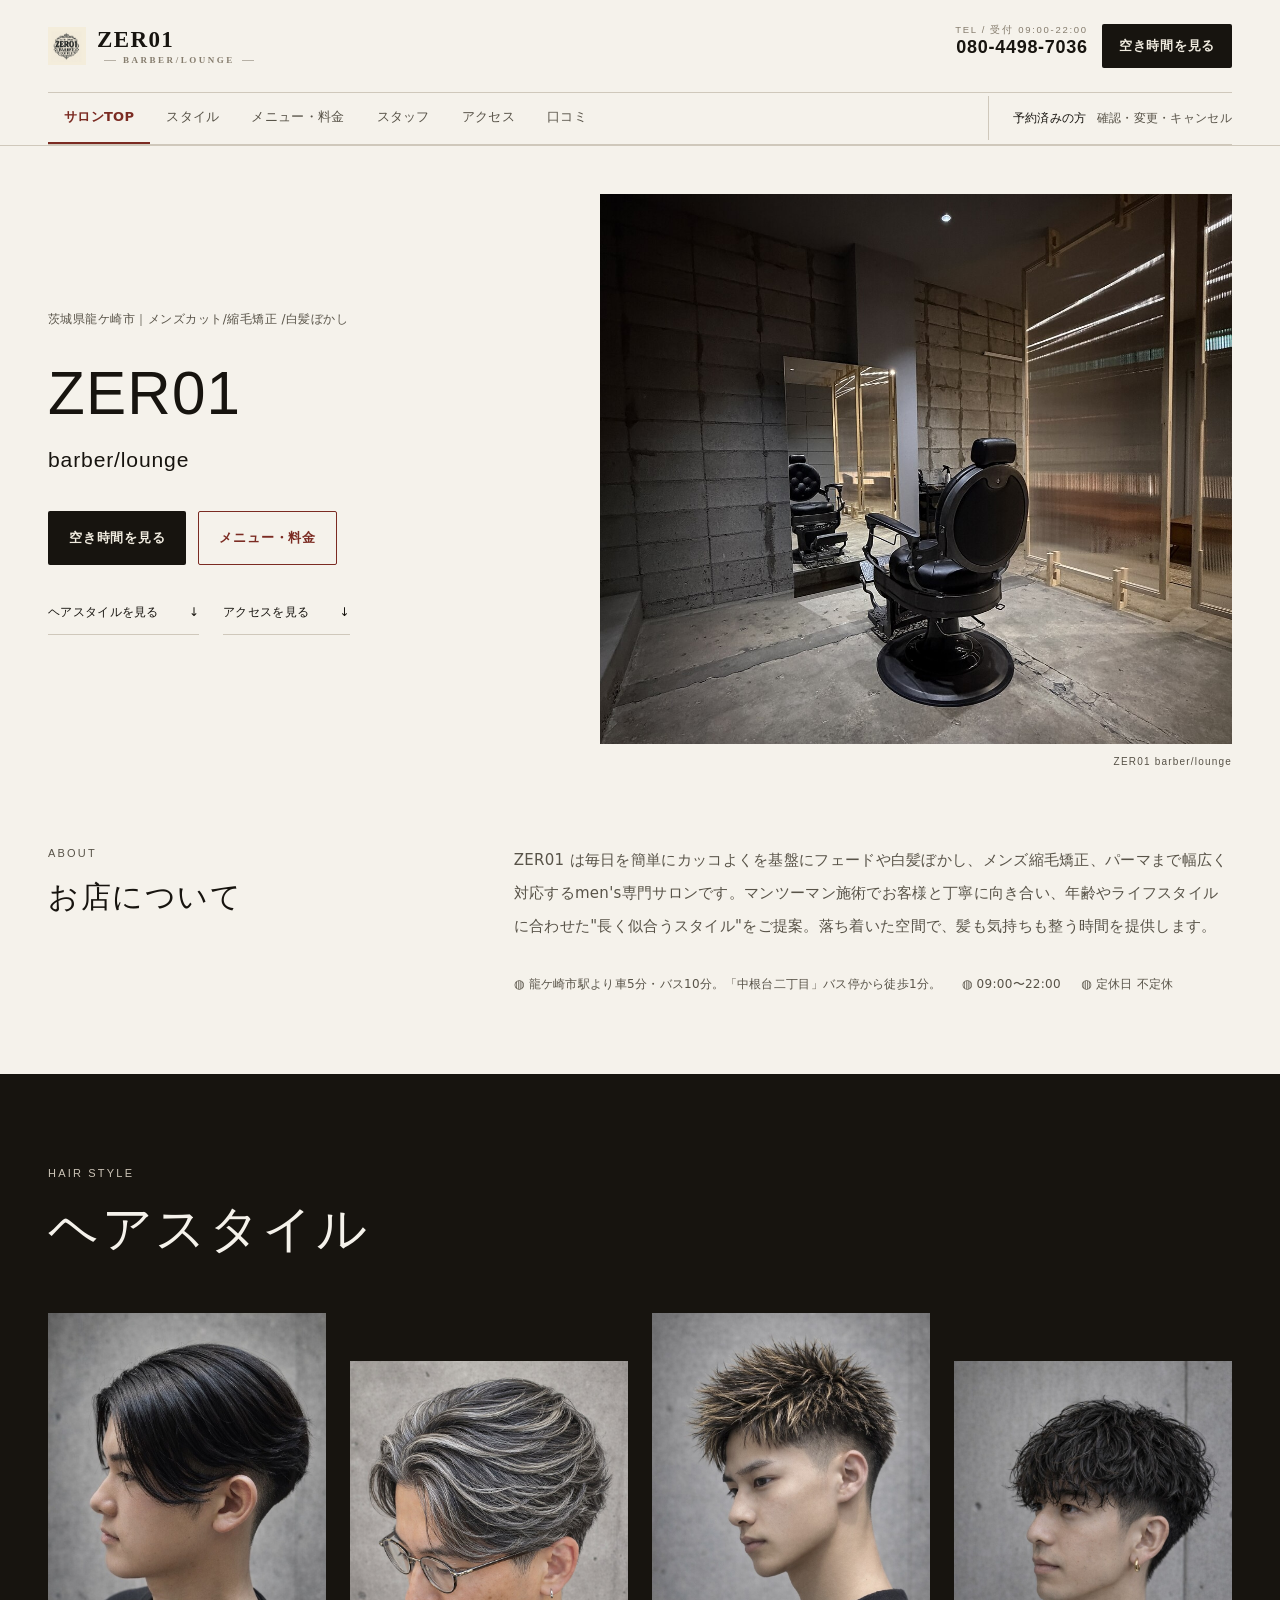
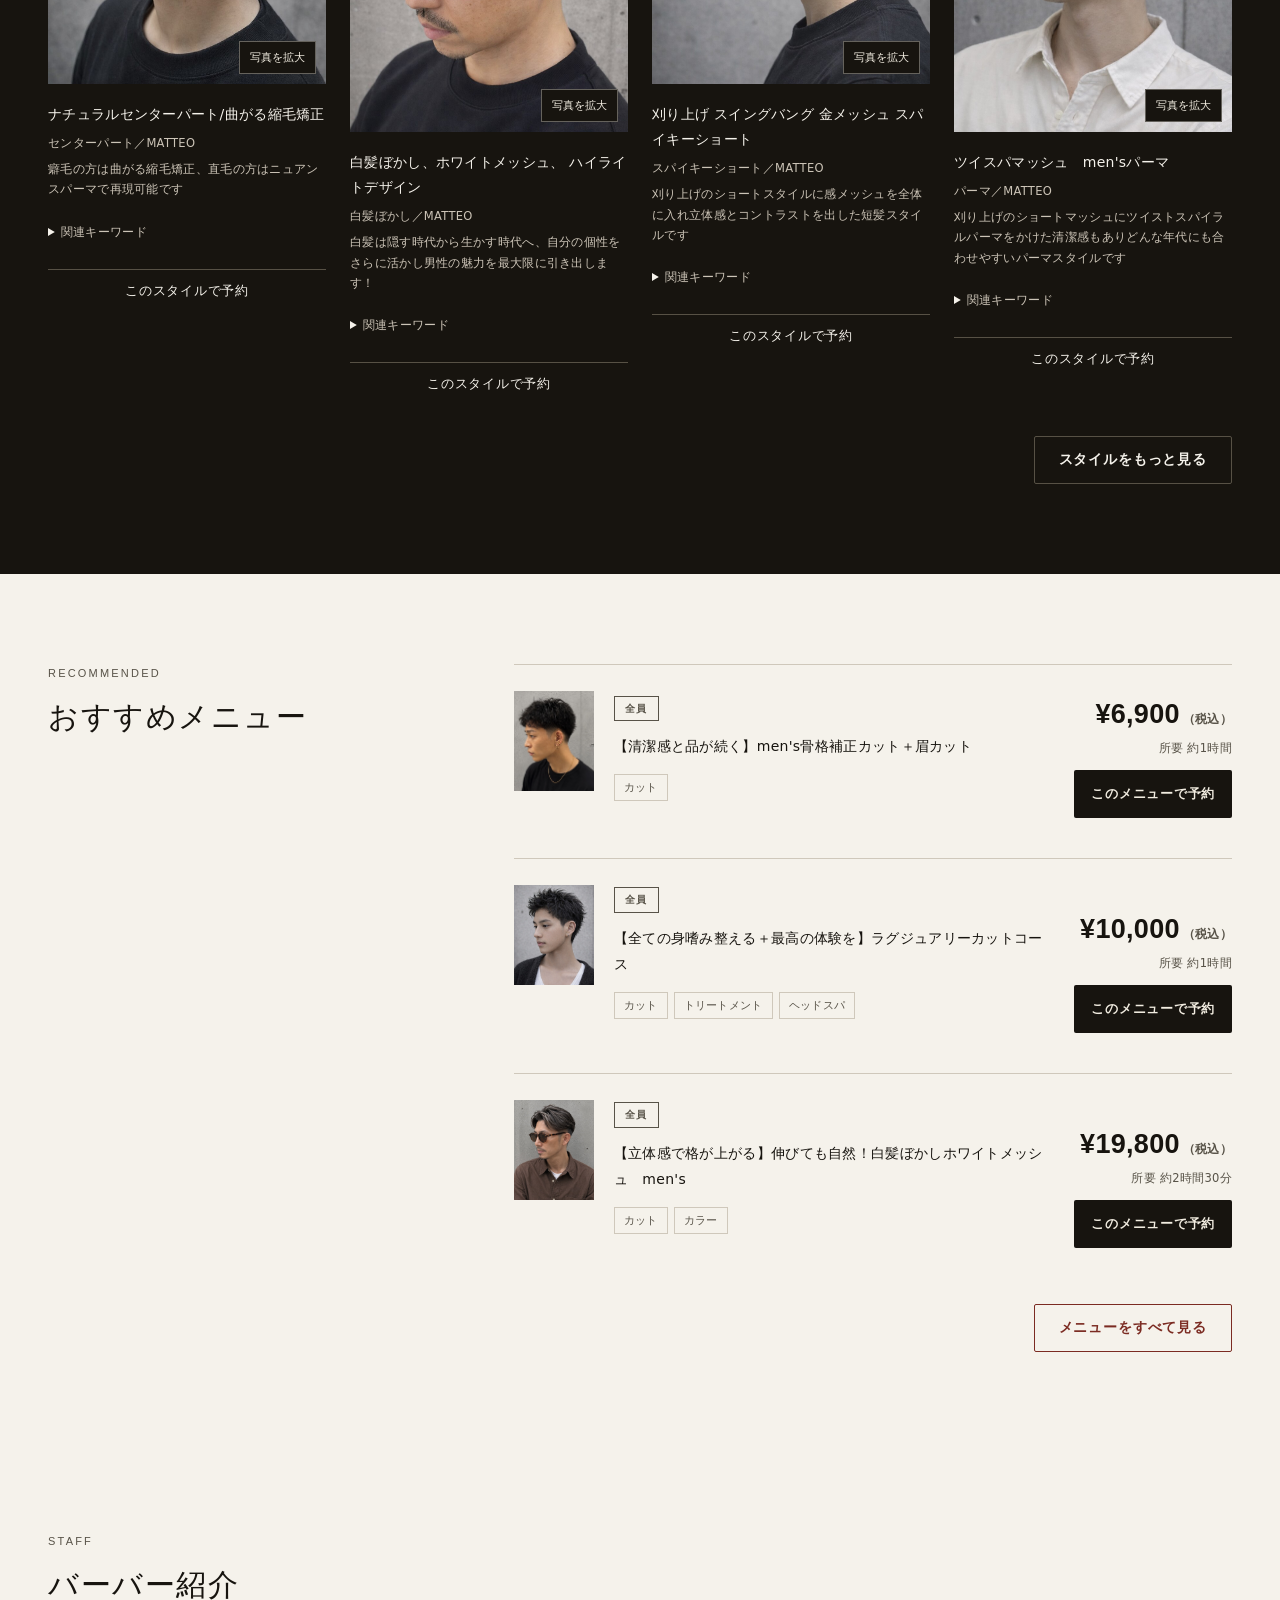
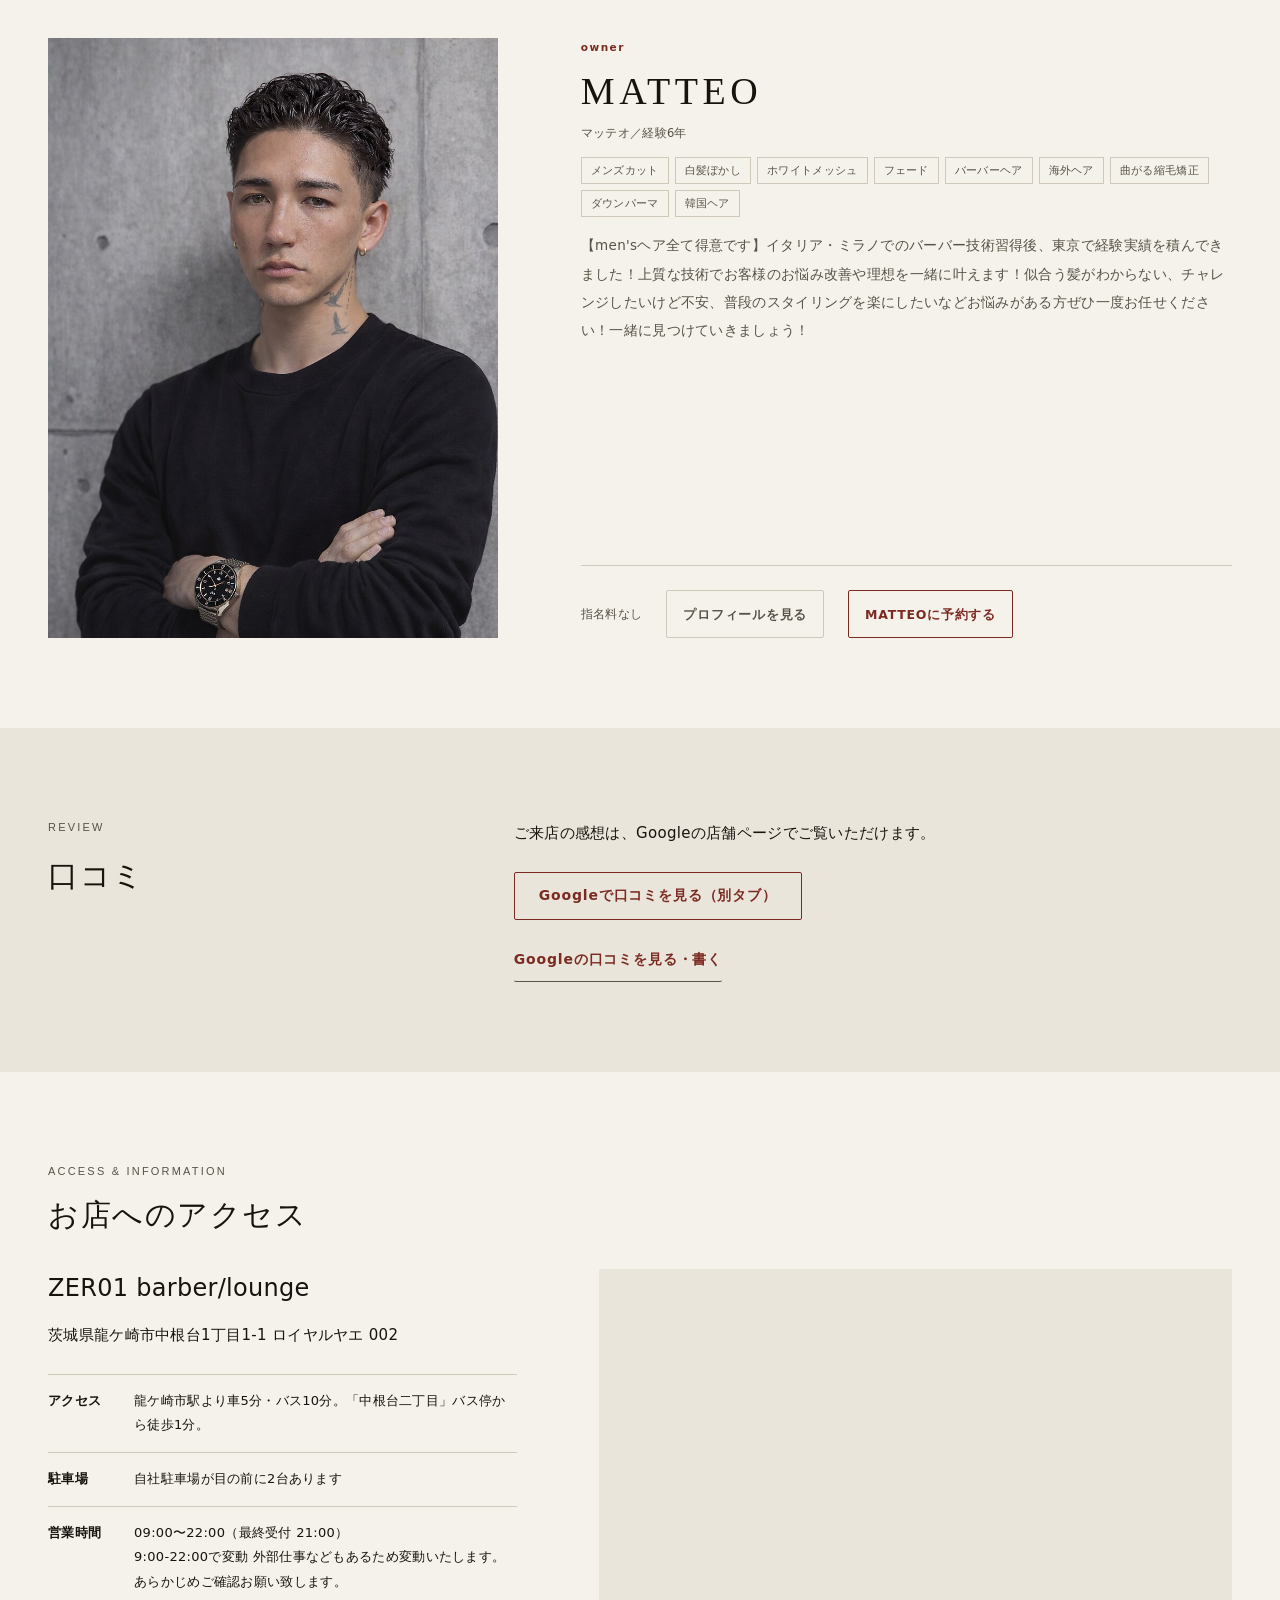
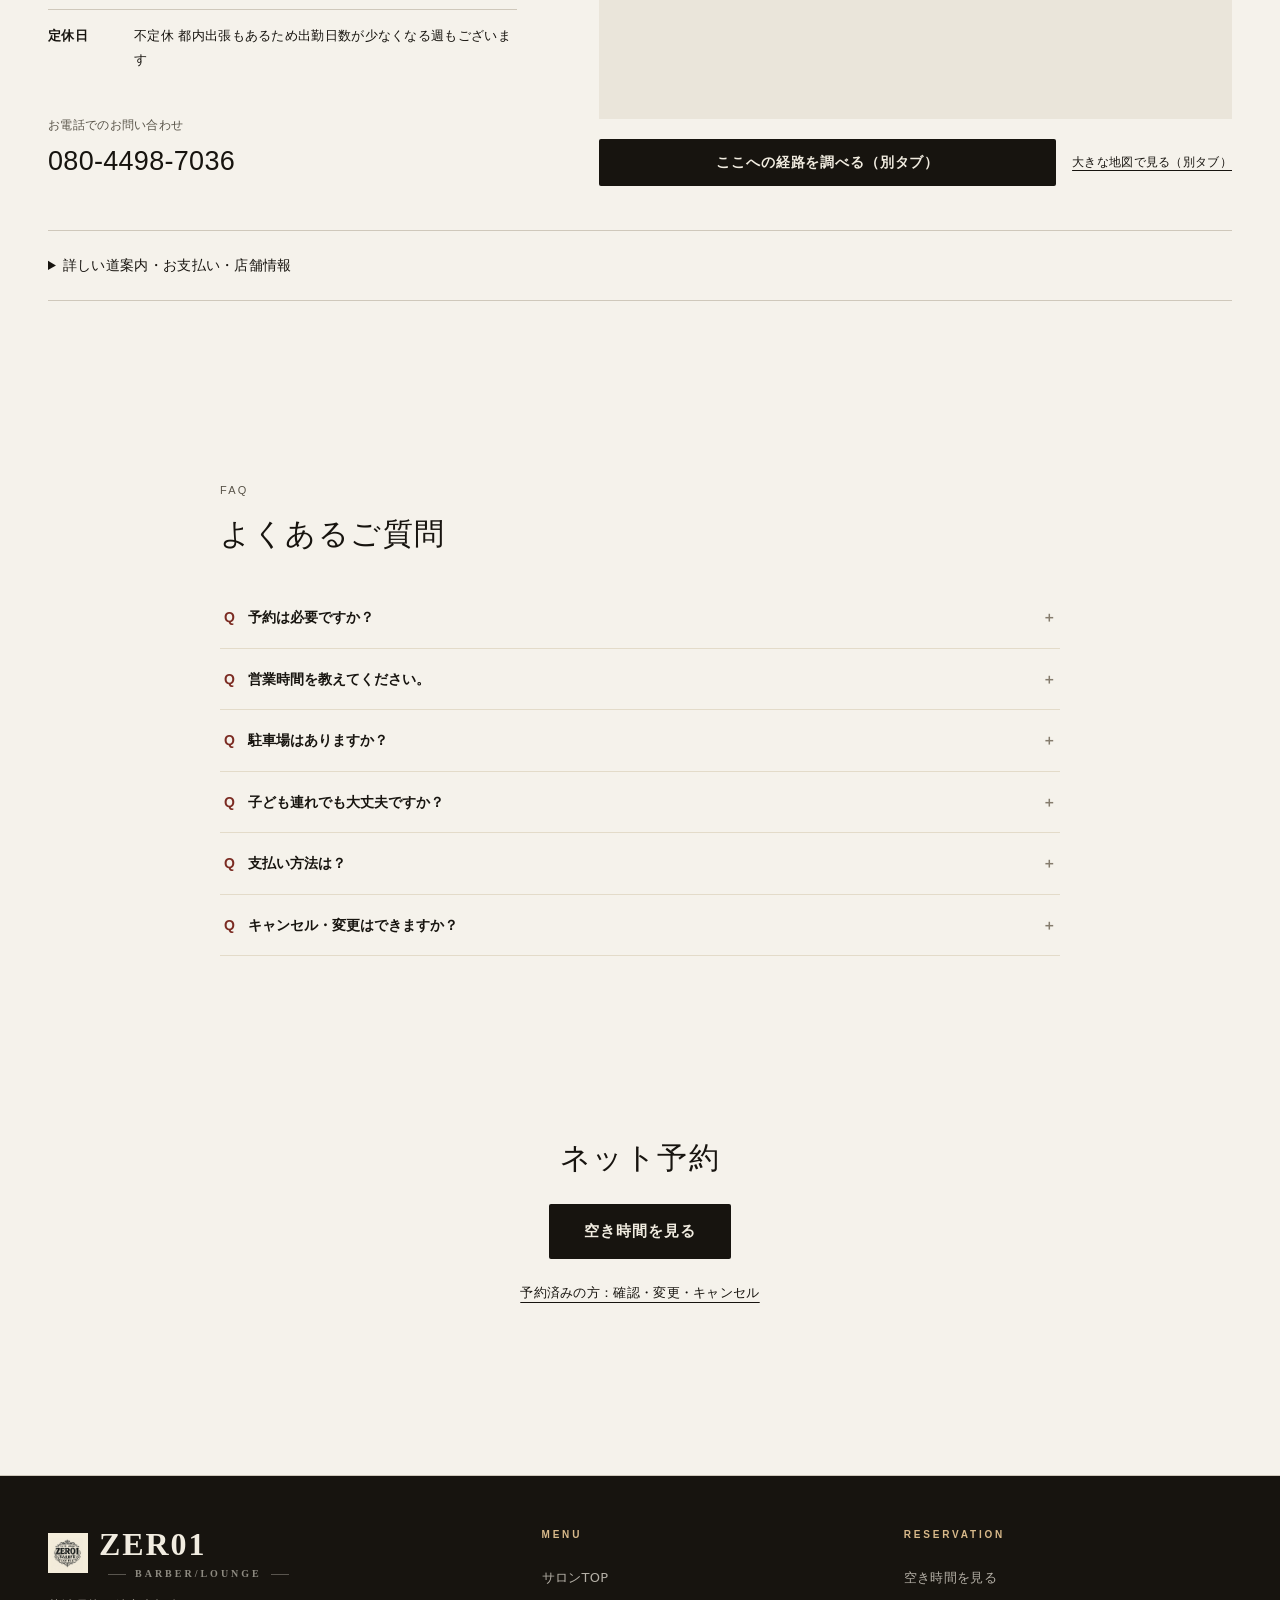
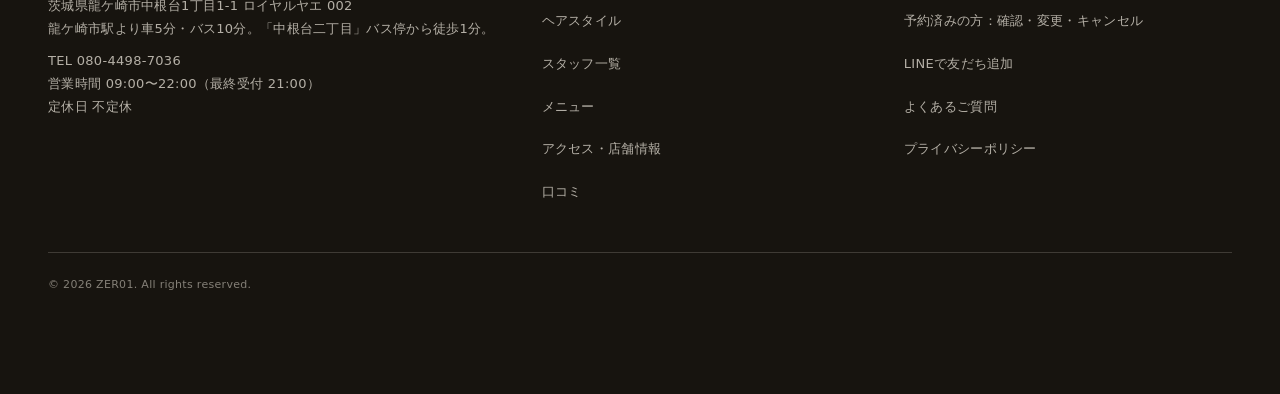
==== commit 3ef387b9: "単品メニューの予約導線をつなぎトップの重複案内を減らす" ====
--- a/index.html
+++ b/index.html
@@ -20,7 +20,7 @@
   <meta name="twitter:card" content="summary_large_image" />
   <link rel="icon" href="favicon.svg" type="image/svg+xml" />
   <link rel="stylesheet" href="assets/css/style.css" />
-  <link rel="stylesheet" href="assets/css/public.css?v=20261002-completion" />
+  <link rel="stylesheet" href="assets/css/public.css?v=20261020-menu-entry" />
   <link rel="stylesheet" href="assets/css/home.css?v=20261020-copy" />
 </head>
 <body data-page="home">
@@ -239,9 +239,10 @@
         <h3 class="staff-name">MATTEO</h3>
         <p class="staff-kana">マッテオ／経験6年</p>
         <ul class="tag-list"><li class="tag">メンズカット</li><li class="tag">白髪ぼかし</li><li class="tag">ホワイトメッシュ</li><li class="tag">フェード</li><li class="tag">バーバーヘア</li><li class="tag">海外ヘア</li><li class="tag">曲がる縮毛矯正</li><li class="tag">ダウンパーマ</li><li class="tag">韓国ヘア</li></ul>
-        <div class="staff-message"><p>【men&#39;sヘア全て得意です】イタリア・ミラノでのバーバー技術習得後、東京で経験実績を積んできました！上質な技術でお客様のお悩み改善や理想を一緒に叶えます！似合う髪がわからない、チャレンジしたいけど不安、普段のスタイリングを楽にしたいなどお悩みがある方ぜひ一度お任せください！一緒に見つけていきましょう！</p><dl class="staff-details"><div><dt>得意な技術</dt><dd>白髪ぼかし、ホワイトメッシュやフェードやバーバーヘアはもちろん、海外ヘアは特に得意です！曲がる縮毛矯正、ダウンパーマなどの韓国ヘアも特化レベルで磨いてますので、ぜひお任せください！！</dd></div><div><dt>趣味・マイブーム</dt><dd>仕事が趣味です！髪を切るのもコーヒーも大好きです！毎朝ジムに行ったり仕事をしたり基本的な毎日が趣味です！</dd></div></dl></div>
+        <div class="staff-message"><p>【men&#39;sヘア全て得意です】イタリア・ミラノでのバーバー技術習得後、東京で経験実績を積んできました！上質な技術でお客様のお悩み改善や理想を一緒に叶えます！似合う髪がわからない、チャレンジしたいけど不安、普段のスタイリングを楽にしたいなどお悩みがある方ぜひ一度お任せください！一緒に見つけていきましょう！</p></div>
         <div class="staff-booking">
           <p class="staff-fee">指名料なし</p>
+          <a class="btn btn-ghost btn-sm" href="staff.html">プロフィールを見る</a>
           <a class="btn btn-outline btn-sm" href="reserve.html?staff=st01">MATTEOに予約する</a>
         </div>
       </div>
@@ -283,7 +284,6 @@
         <a class="btn btn-primary" href="https://www.google.com/maps/dir/?api=1&destination=%E8%8C%A8%E5%9F%8E%E7%9C%8C%E9%BE%8D%E3%82%B1%E5%B4%8E%E5%B8%82%E4%B8%AD%E6%A0%B9%E5%8F%B01-1-1%20%E3%83%AD%E3%82%A4%E3%83%A4%E3%83%AB%E3%83%A4%E3%82%A8" target="_blank" rel="noopener noreferrer">ここへの経路を調べる（別タブ）</a>
         <a class="access-map-link" href="https://www.google.com/maps/search/?api=1&query=%E8%8C%A8%E5%9F%8E%E7%9C%8C%E9%BE%8D%E3%82%B1%E5%B4%8E%E5%B8%82%E4%B8%AD%E6%A0%B9%E5%8F%B01-1-1%20%E3%83%AD%E3%82%A4%E3%83%A4%E3%83%AB%E3%83%A4%E3%82%A8" target="_blank" rel="noopener noreferrer">大きな地図で見る（別タブ）</a>
       </div>
-      <p class="map-note">Googleマップを表示しています。地図が開かないときも、上のリンクから場所・道順を確認できます。</p>
     </div></section>
         <details class="access-details">
           <summary>詳しい道案内・お支払い・店舗情報</summary>
@@ -319,6 +319,6 @@
   <script src="assets/js/data.js?v=20261002-recovery"></script>
 <script src="assets/js/published-menus.js?v=9128053ef54b80337eaafe418d80a039cb002f346a8c1ae2708ba29f36d2f586"></script>
 <script src="assets/js/common.js?v=20261006-read-deadline"></script>
-  <script src="assets/js/pages.js?v=20261020-copy"></script>
+  <script src="assets/js/pages.js?v=20261020-menu-entry"></script>
 </body>
 </html>
--- a/assets/css/public.css
+++ b/assets/css/public.css
@@ -129,6 +129,8 @@
 body[data-page="menu"] .menu-row { padding-block: 16px; }
 body[data-page="menu"] .menu-row-name { font-weight: 500; }
 body[data-page="menu"] .menu-row-photo { border: 0; }
+.menu-row-action { display: inline-block; margin-top: 8px; font-size: 12px; color: var(--text); text-decoration: underline; text-underline-offset: 4px; }
+a.menu-row:is(:hover, :focus-visible) .menu-row-name { text-decoration: underline; text-underline-offset: 4px; }
 .menu-tools { display: flex; flex-direction: column; gap: 20px; margin-bottom: 28px; }
 .menu-tools .tabs { margin-bottom: 0; }
 .menu-tools:not(:has(.tabs:not(:empty))):has(.menu-count:empty) { display: none; }
@@ -204,6 +206,12 @@
 .booking-entry-contact { font-size: 13px; color: var(--text-2); margin-top: 12px; }
 body[data-page="mypage"] .booking-card { padding: 24px; }
 body[data-page="mypage"] #lookup-box { padding: 28px; margin-top: 36px; border: 1px solid var(--line); background: var(--panel); }
+body[data-page="mypage"].lookup-first #lookup-box { margin-block: 20px 32px; }
+body:is([data-page="reserve"], [data-page="mypage"]) .page-head { padding-block: 20px 24px; }
+body:is([data-page="reserve"], [data-page="mypage"]) .breadcrumb { margin-bottom: 14px; }
+body:is([data-page="reserve"], [data-page="mypage"]) .page-head .page-kicker { display: none; }
+body:is([data-page="reserve"], [data-page="mypage"]) .page-head h1 { font-size: clamp(22px, 2.6vw, 30px); }
+body:is([data-page="reserve"], [data-page="mypage"]) .page-head h1 + p { margin-top: 8px; line-height: 1.8; }
 body[data-page="privacy"] .container-narrow { line-height: 2; }
 
 .review-caption { color: var(--text-2); font-size: 13px; line-height: 1.9; }
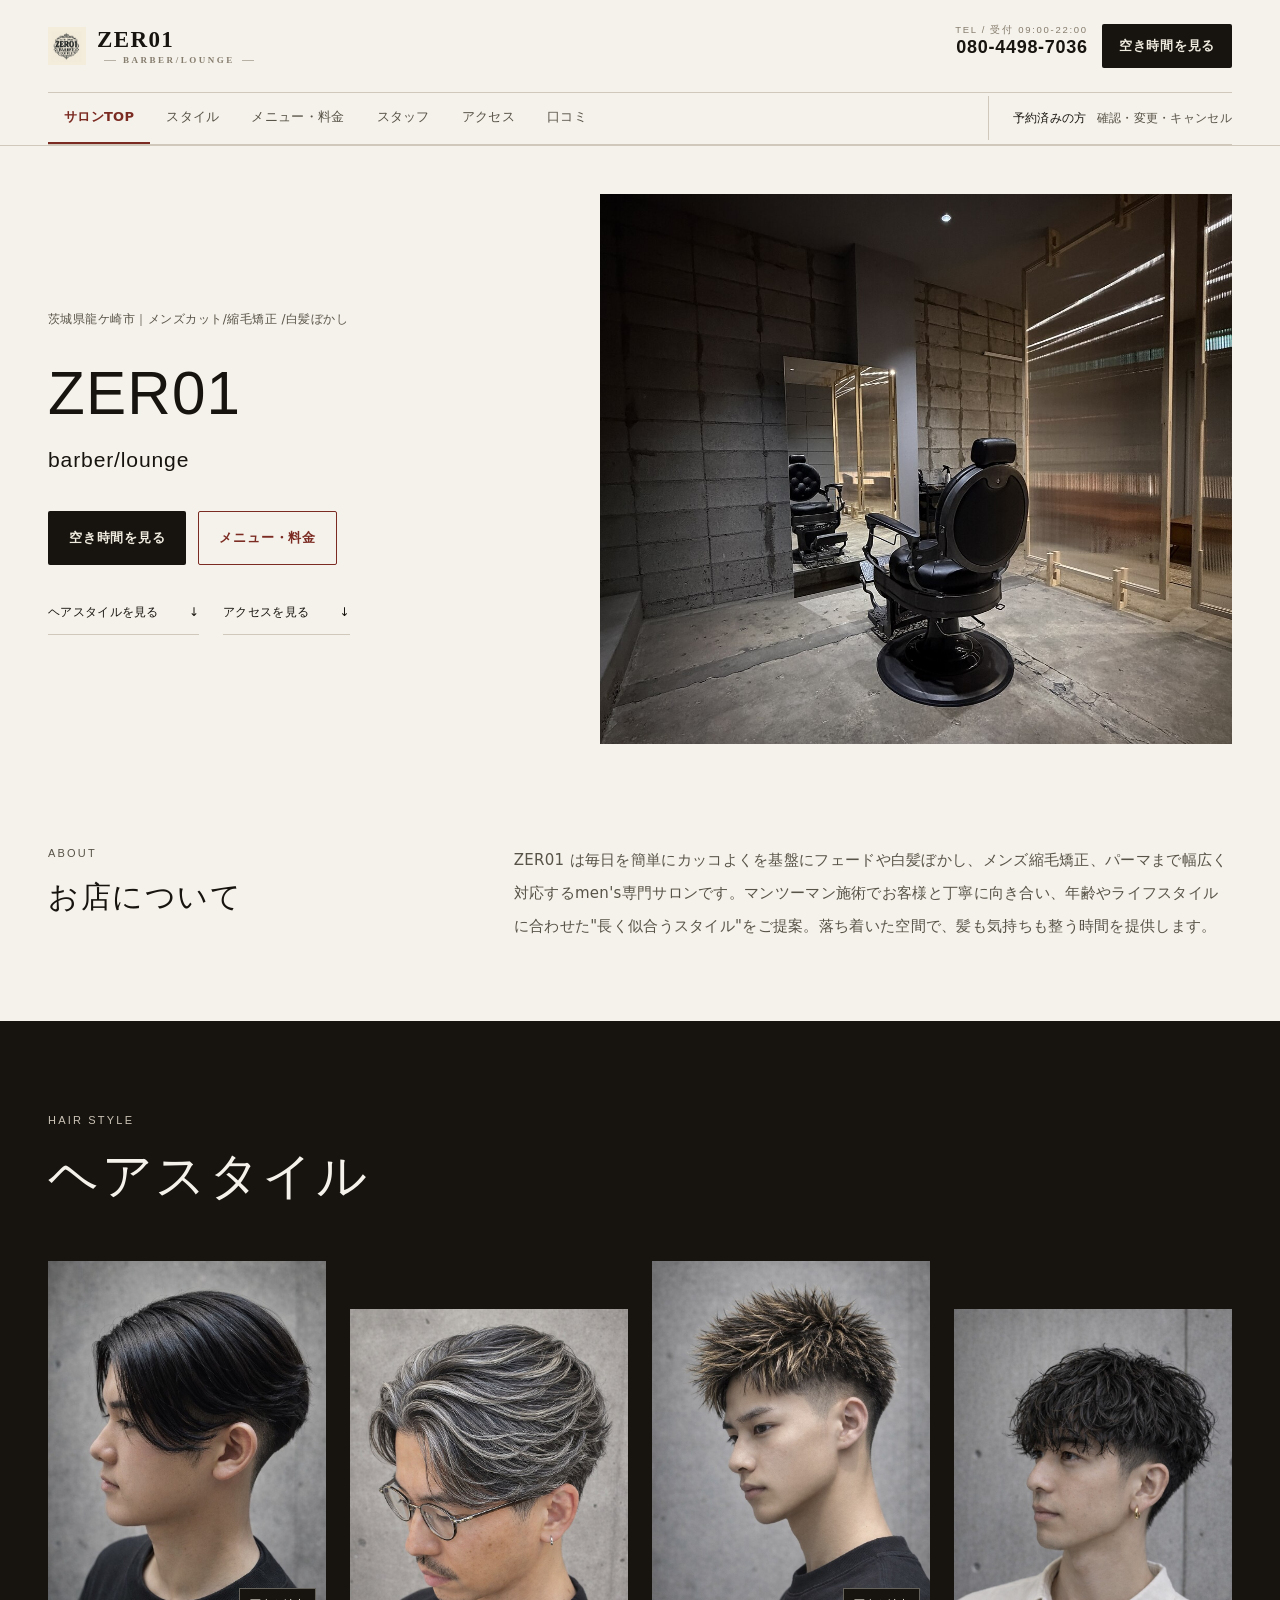
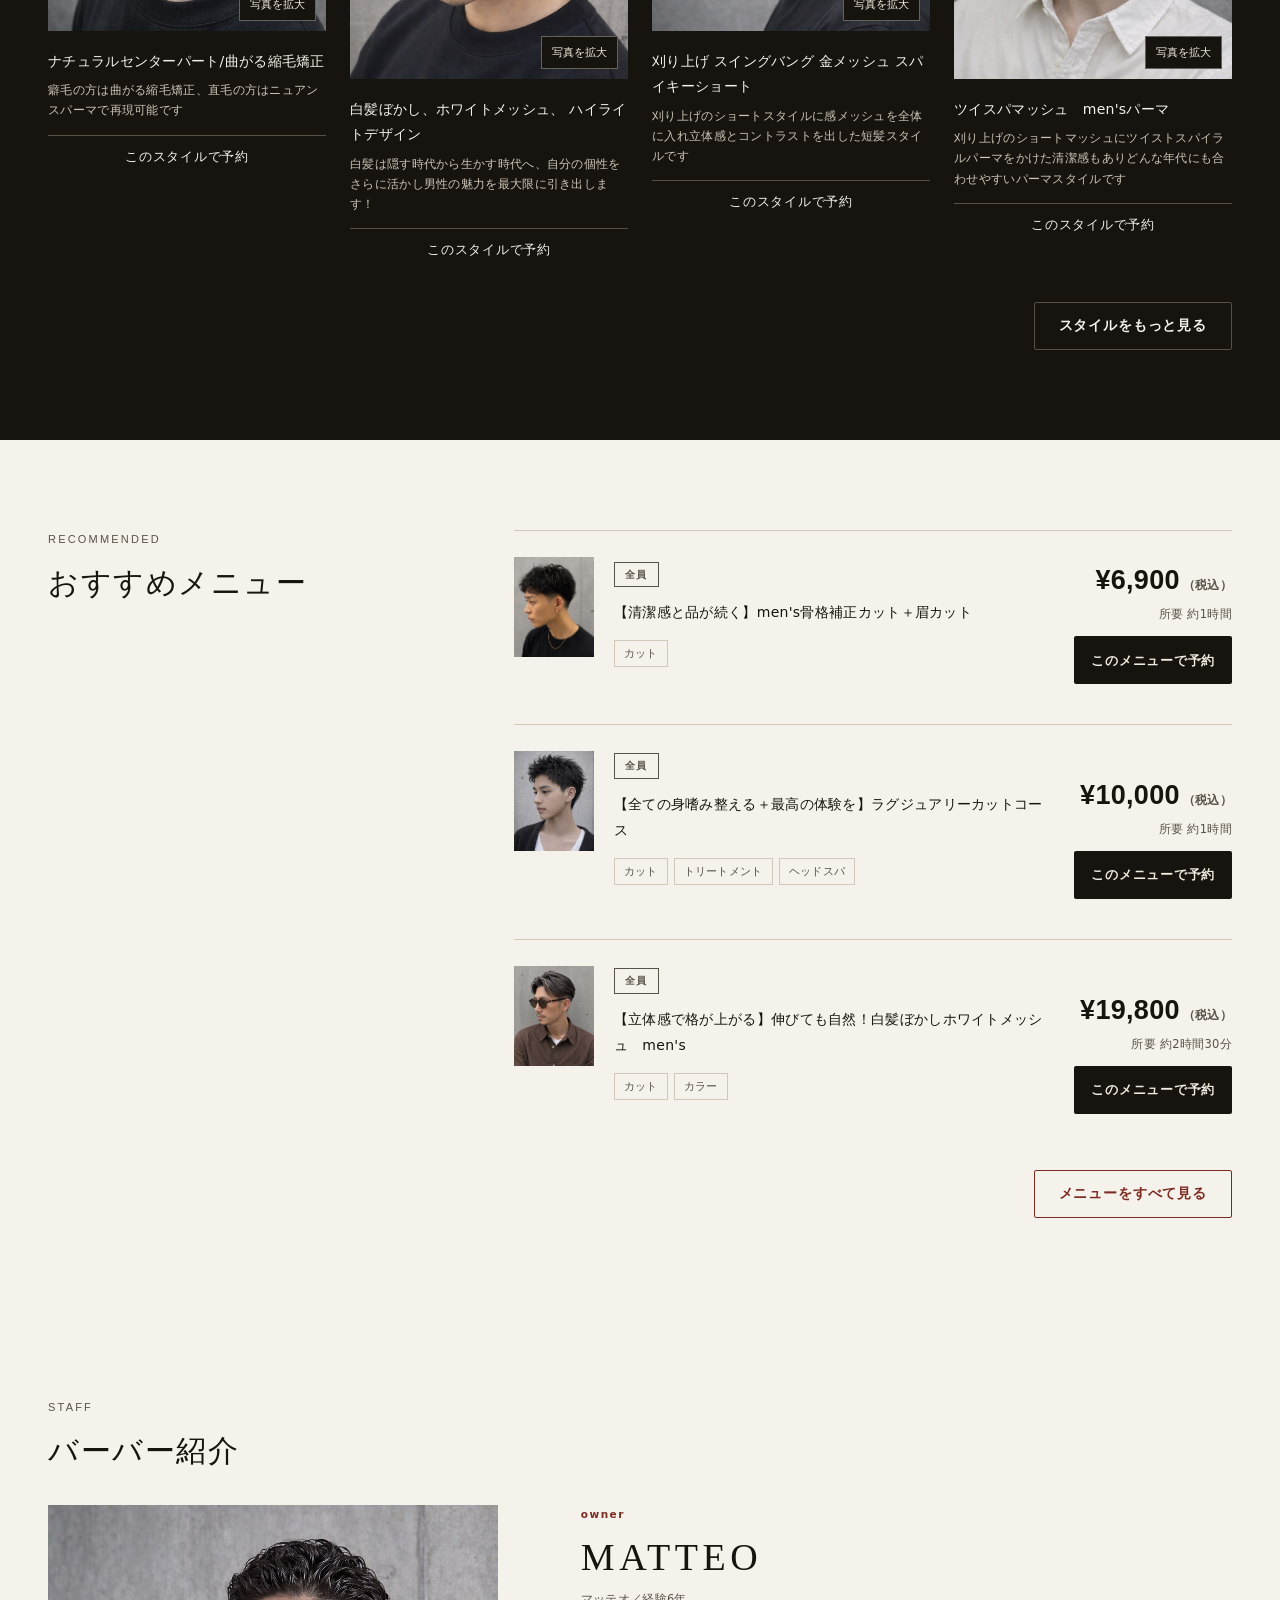
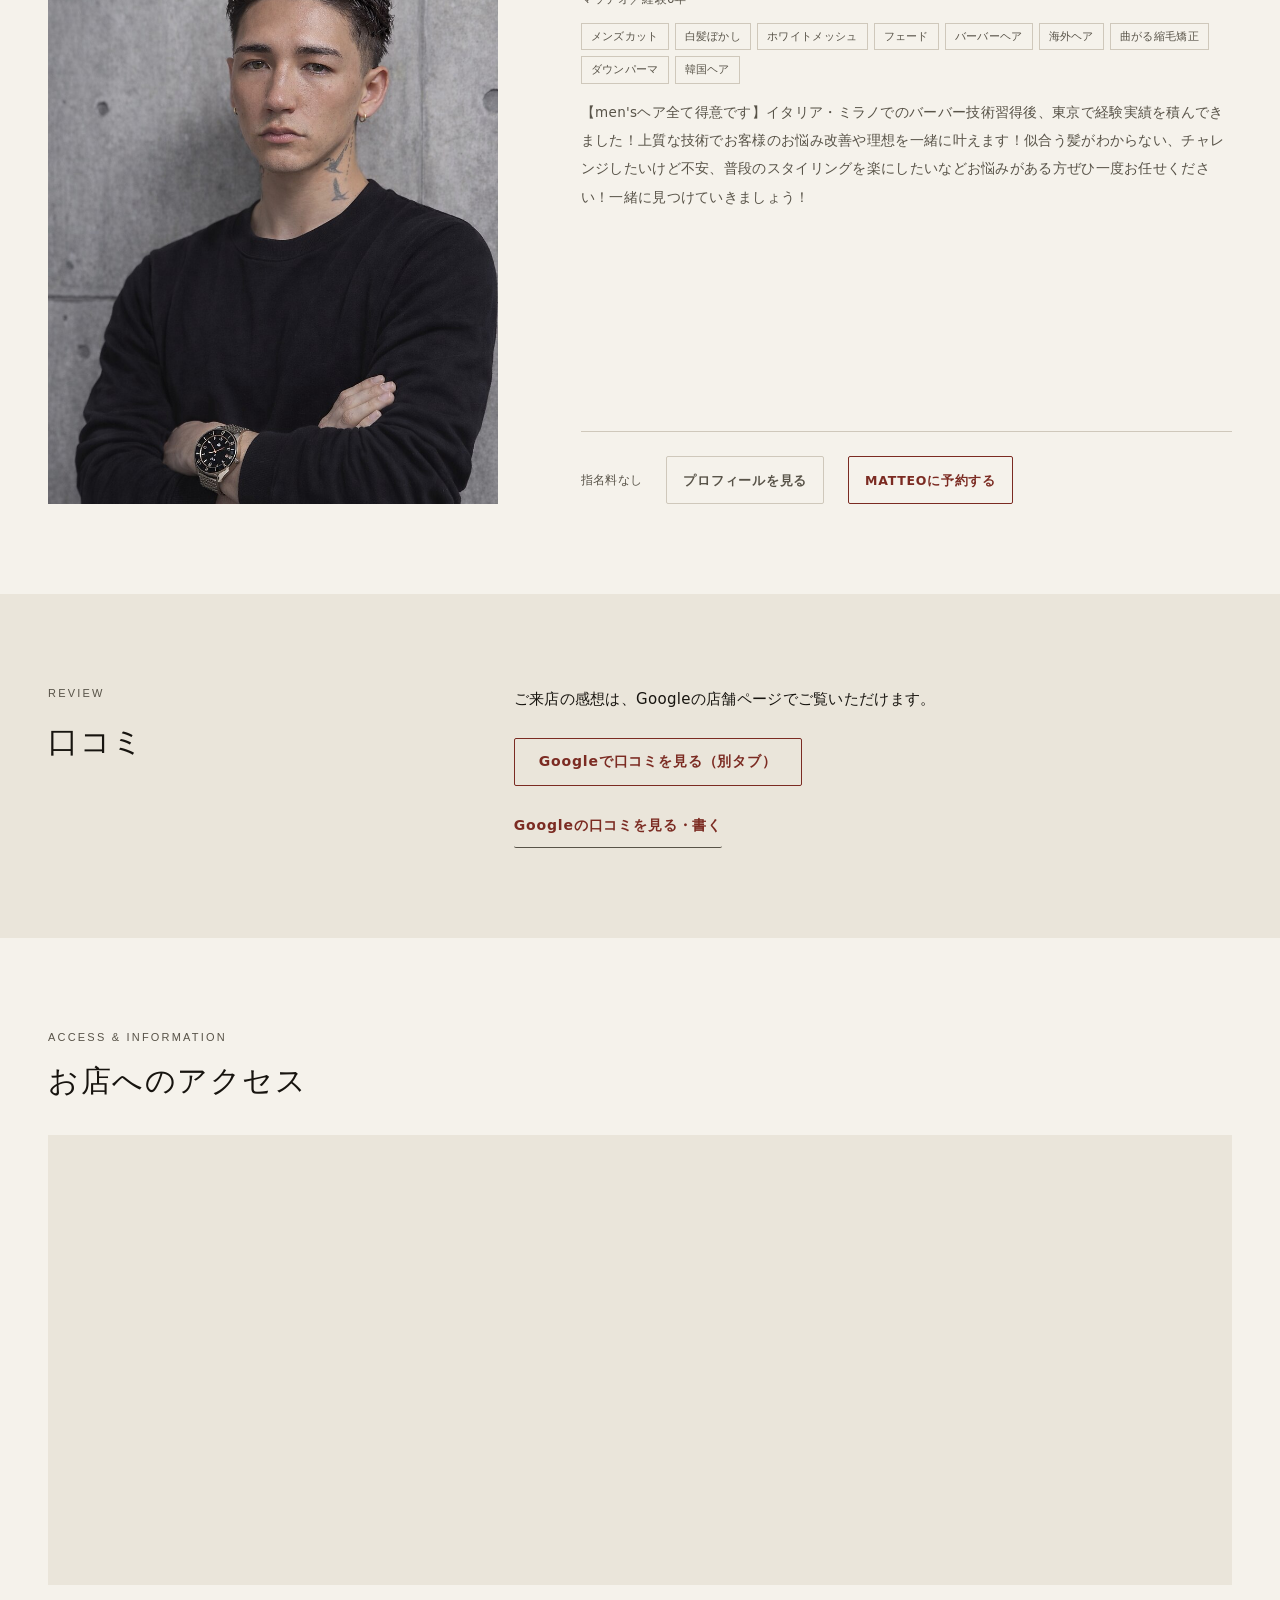
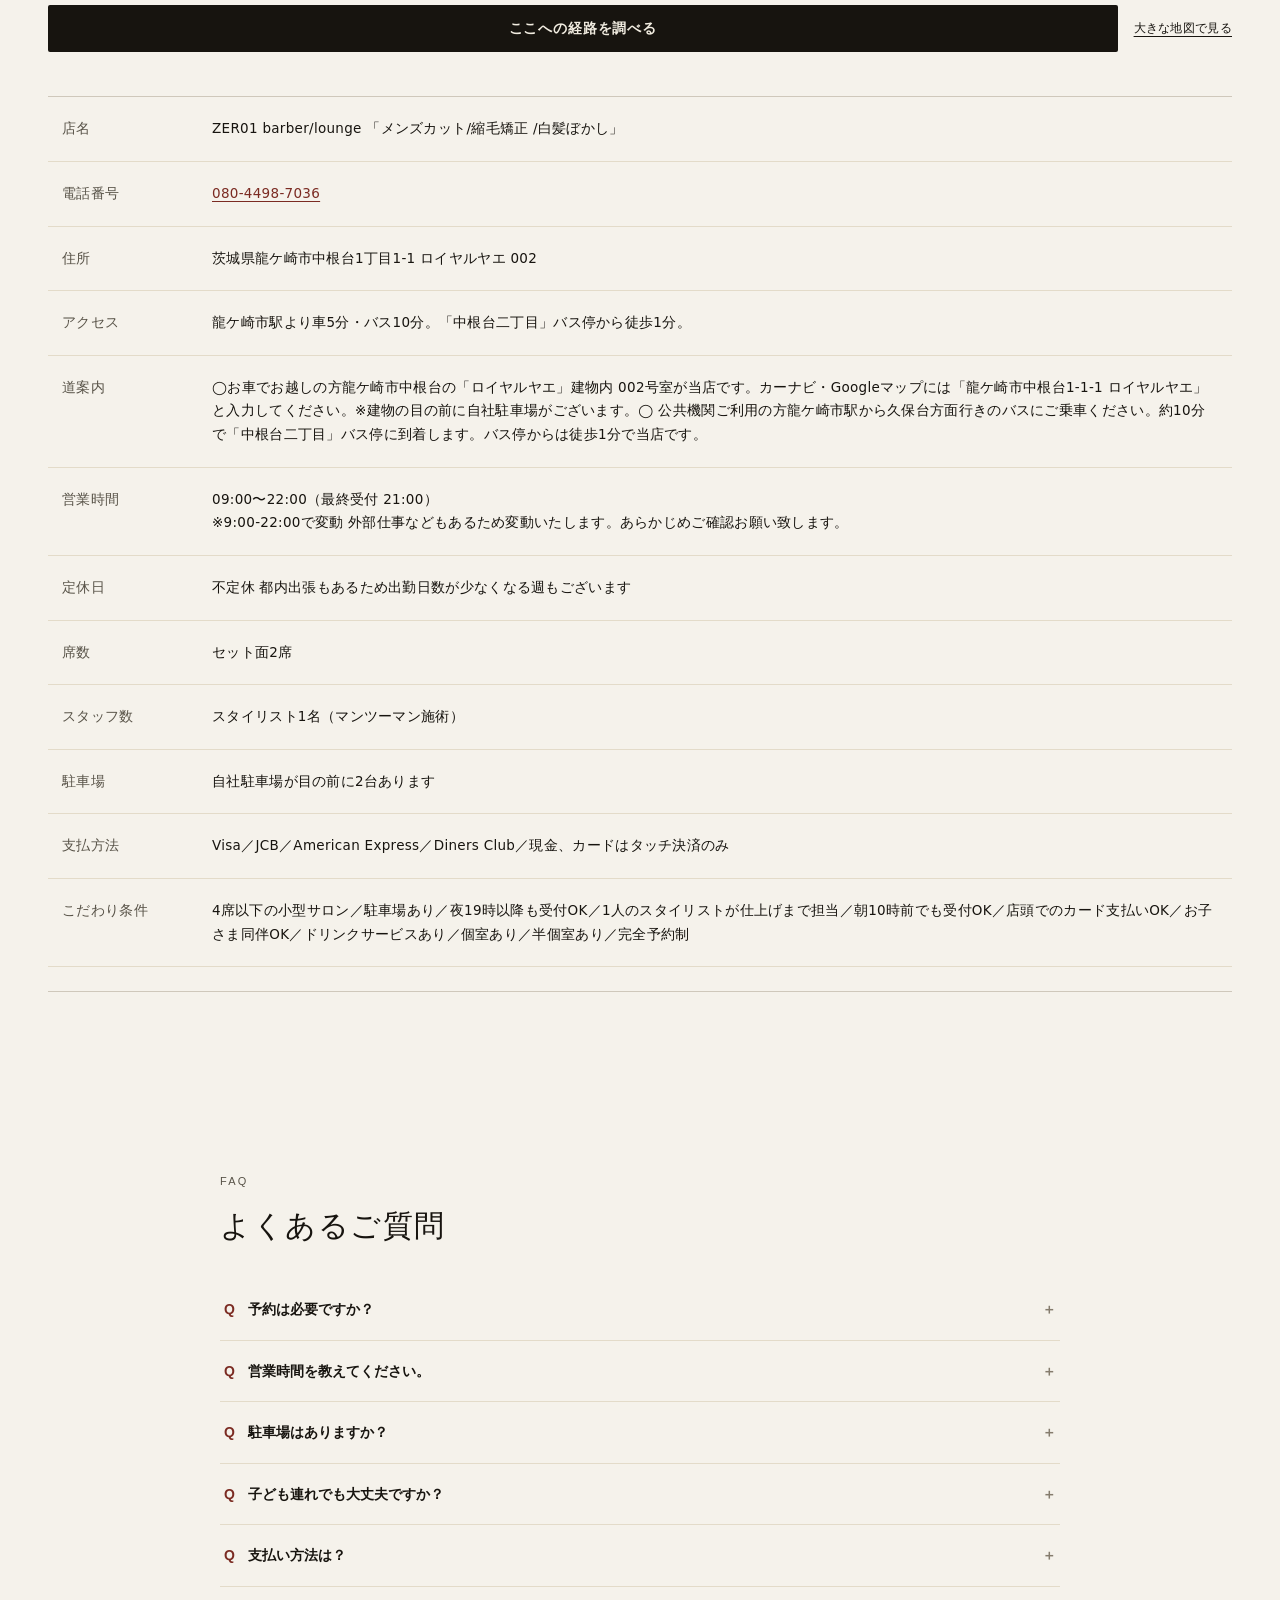
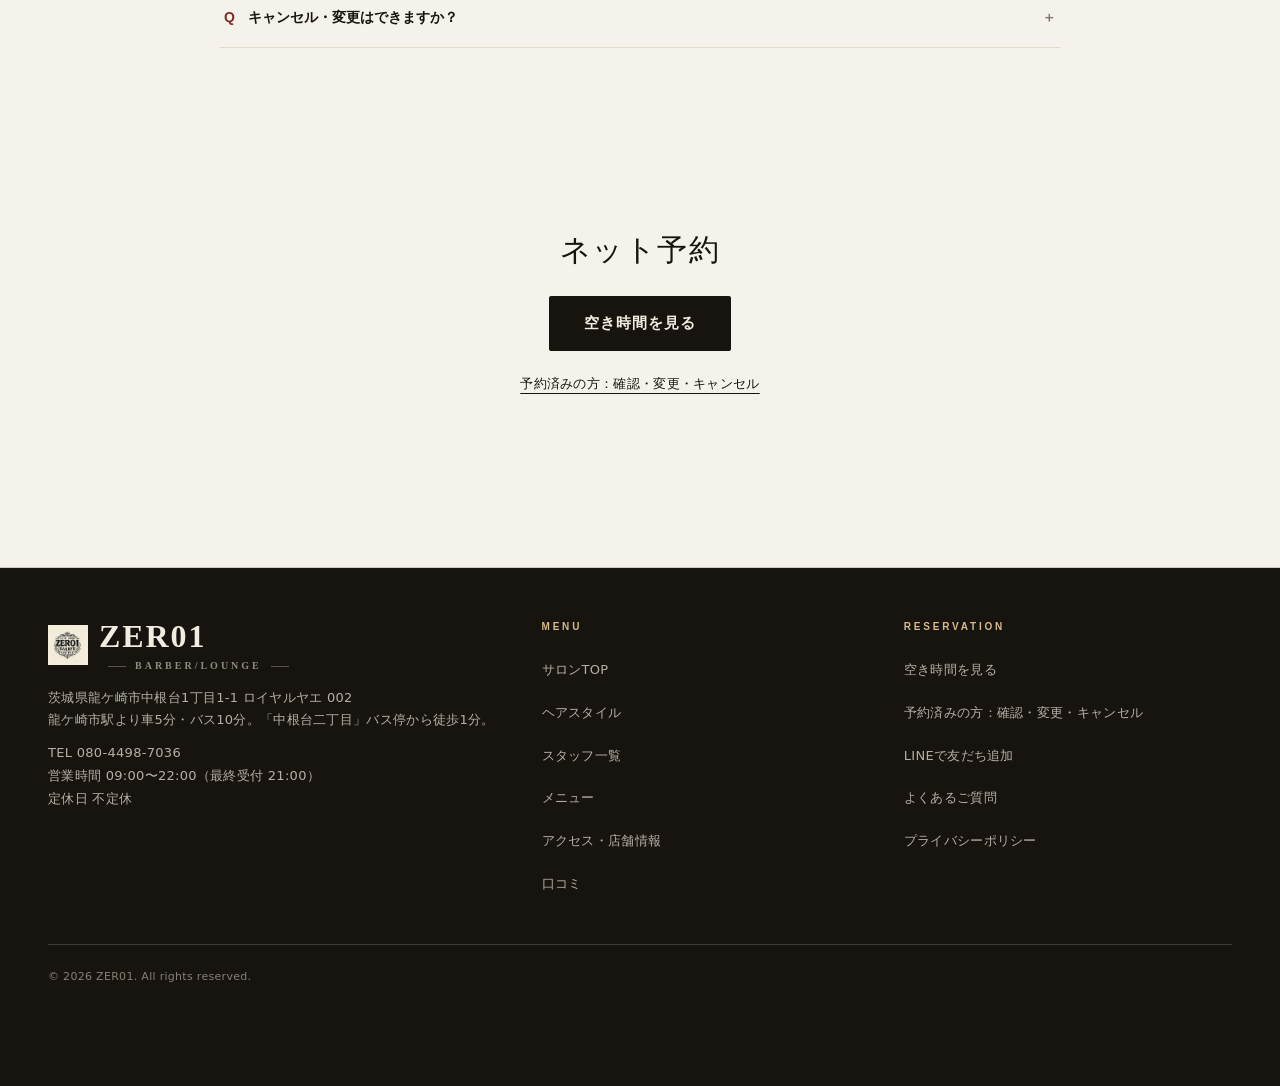
==== commit 491bd6ca: "トップの重複表示を削減（準備中告知の集約・写真重複/関連キーワード削除・店舗情報を表に統一）" ====
--- a/index.html
+++ b/index.html
@@ -40,26 +40,19 @@
           <a class="home-text-link" href="#info">アクセスを見る <span aria-hidden="true">↓</span></a>
         </div>
       </div>
-      <figure class="hero-media" id="home-photo"><img class="hero-photo ph-photo-opt" src="assets/shop2.jpg" alt="ZER01の店内" width="1280" height="1061" fetchpriority="high" /><figcaption>ZER01 barber/lounge</figcaption></figure>
+      <figure class="hero-media" id="home-photo"><img class="hero-photo ph-photo-opt" src="assets/shop2.jpg" alt="ZER01の店内" width="1280" height="1061" fetchpriority="high" /></figure>
     </section>
 
     <section class="home-intro container" aria-labelledby="about-title">
       <div><span class="section-label">ABOUT</span><h2 class="section-title" id="about-title">お店について</h2></div>
-      <div><p class="hero-desc" id="hero-desc">ZER01 は毎日を簡単にカッコよくを基盤にフェードや白髪ぼかし、メンズ縮毛矯正、パーマまで幅広く対応するmen&#39;s専門サロンです。マンツーマン施術でお客様と丁寧に向き合い、年齢やライフスタイルに合わせた&quot;長く似合うスタイル&quot;をご提案。落ち着いた空間で、髪も気持ちも整う時間を提供します。</p><ul class="hero-meta" id="hero-meta"></ul></div>
+      <div><p class="hero-desc" id="hero-desc">ZER01 は毎日を簡単にカッコよくを基盤にフェードや白髪ぼかし、メンズ縮毛矯正、パーマまで幅広く対応するmen&#39;s専門サロンです。マンツーマン施術でお客様と丁寧に向き合い、年齢やライフスタイルに合わせた&quot;長く似合うスタイル&quot;をご提案。落ち着いた空間で、髪も気持ちも整う時間を提供します。</p></div>
     </section>
 
     <!-- お知らせ -->
     <section class="container" style="margin-top:28px;">
       <!-- 管理ページの「お知らせ」に文章を入れると、ここに出ます -->
-      <div class="notice is-warn" id="shop-notice" hidden>
-        <b>お知らせ</b>
-        <span id="shop-notice-text"></span>
-      </div>
-      <div class="booking-paused-only">
-        <div class="notice is-info">
-          <b>お知らせ</b>
-          <span>ネット予約は準備中です。ご予約については店舗へお問い合わせください。</span>
-        </div>
+      <div class="notice is-info" id="shop-notice">
+        <span id="shop-notice-text">ネット予約は準備中です。ご予約については店舗へお問い合わせください。</span>
       </div>
     </section>
 
@@ -75,15 +68,13 @@
 
     <div class="style-thumb ph" style="--ph-hue:150;">
       <span class="ph-stripes" aria-hidden="true"></span>
-      <span class="ph-label">センターパート</span>
+
       <img class="ph-photo" src="assets/style1.jpg" alt="ナチュラルセンターパート/曲がる縮毛矯正" loading="lazy" />
     </div>
       <div class="style-body">
         <h3 class="style-title">ナチュラルセンターパート/曲がる縮毛矯正</h3>
-        <p class="style-meta">センターパート／MATTEO</p>
 
         <p class="style-meta" style="color:var(--text-2);">癖毛の方は曲がる縮毛矯正、直毛の方はニュアンスパーマで再現可能です</p>
-        <details class="style-keywords"><summary>関連キーワード</summary><p class="style-meta">#メンズヘア #センターパート #テーパーフェード #メンズ縮毛矯正 #ニュアンスパーマ #メンズパーマ #フェザー</p></details>
 
         <a class="btn btn-outline btn-sm style-book" href="reserve.html"
            data-style="ナチュラルセンターパート/曲がる縮毛矯正"><span>このスタイルで</span><span>予約</span></a>
@@ -93,15 +84,13 @@
 
     <div class="style-thumb ph" style="--ph-hue:42;">
       <span class="ph-stripes" aria-hidden="true"></span>
-      <span class="ph-label">白髪ぼかし</span>
+
       <img class="ph-photo" src="assets/style3.jpg" alt="白髪ぼかし、ホワイトメッシュ、 ハイライトデザイン" loading="lazy" />
     </div>
       <div class="style-body">
         <h3 class="style-title">白髪ぼかし、ホワイトメッシュ、 ハイライトデザイン</h3>
-        <p class="style-meta">白髪ぼかし／MATTEO</p>
 
         <p class="style-meta" style="color:var(--text-2);">白髪は隠す時代から生かす時代へ、自分の個性をさらに活かし男性の魅力を最大限に引き出します！</p>
-        <details class="style-keywords"><summary>関連キーワード</summary><p class="style-meta">#白髪ぼかし #ハイライト #ホワイトメッシュ #ブリーチ #メンズヘア #センターパート #ニュアンスパーマ</p></details>
 
         <a class="btn btn-outline btn-sm style-book" href="reserve.html"
            data-style="白髪ぼかし、ホワイトメッシュ、 ハイライトデザイン"><span>このスタイルで</span><span>予約</span></a>
@@ -111,15 +100,13 @@
 
     <div class="style-thumb ph" style="--ph-hue:18;">
       <span class="ph-stripes" aria-hidden="true"></span>
-      <span class="ph-label">スパイキーショート</span>
+
       <img class="ph-photo" src="assets/style4.jpg" alt="刈り上げ スイングバング 金メッシュ スパイキーショート" loading="lazy" />
     </div>
       <div class="style-body">
         <h3 class="style-title">刈り上げ スイングバング 金メッシュ スパイキーショート</h3>
-        <p class="style-meta">スパイキーショート／MATTEO</p>
 
         <p class="style-meta" style="color:var(--text-2);">刈り上げのショートスタイルに感メッシュを全体に入れ立体感とコントラストを出した短髪スタイルです</p>
-        <details class="style-keywords"><summary>関連キーワード</summary><p class="style-meta">#刈り上げ #スイングバング #金メッシュ #スパイキーショート</p></details>
 
         <a class="btn btn-outline btn-sm style-book" href="reserve.html"
            data-style="刈り上げ スイングバング 金メッシュ スパイキーショート"><span>このスタイルで</span><span>予約</span></a>
@@ -129,15 +116,13 @@
 
     <div class="style-thumb ph" style="--ph-hue:265;">
       <span class="ph-stripes" aria-hidden="true"></span>
-      <span class="ph-label">パーマ</span>
+
       <img class="ph-photo" src="assets/style7.jpg" alt="ツイスパマッシュ　men&#39;sパーマ" loading="lazy" />
     </div>
       <div class="style-body">
         <h3 class="style-title">ツイスパマッシュ　men&#39;sパーマ</h3>
-        <p class="style-meta">パーマ／MATTEO</p>
 
         <p class="style-meta" style="color:var(--text-2);">刈り上げのショートマッシュにツイストスパイラルパーマをかけた清潔感もありどんな年代にも合わせやすいパーマスタイルです</p>
-        <details class="style-keywords"><summary>関連キーワード</summary><p class="style-meta">#メンズ #メンズパーマ #フェード</p></details>
 
         <a class="btn btn-outline btn-sm style-book" href="reserve.html"
            data-style="ツイスパマッシュ　men&#39;sパーマ"><span>このスタイルで</span><span>予約</span></a>
@@ -272,23 +257,16 @@
           <span class="section-label">ACCESS &amp; INFORMATION</span>
           <h2 class="section-title">お店へのアクセス</h2>
         </div>
-        <section class="access-layout" id="home-access" aria-label="地図と来店のご案内"><div class="access-summary">
-      <h3>ZER01 barber/lounge</h3>
-      <p class="access-address">茨城県龍ケ崎市中根台1丁目1-1 ロイヤルヤエ 002</p>
-      <dl><div><dt>アクセス</dt><dd>龍ケ崎市駅より車5分・バス10分。「中根台二丁目」バス停から徒歩1分。</dd></div><div><dt>駐車場</dt><dd>自社駐車場が目の前に2台あります</dd></div><div><dt>営業時間</dt><dd>09:00〜22:00（最終受付 21:00）<br />9:00-22:00で変動 外部仕事などもあるため変動いたします。あらかじめご確認お願い致します。</dd></div><div><dt>定休日</dt><dd>不定休 都内出張もあるため出勤日数が少なくなる週もございます</dd></div></dl>
-      <a class="access-tel" href="tel:08044987036"><span>お電話でのお問い合わせ</span>080-4498-7036</a>
-    </div>
-    <div class="access-map">
+        <section class="access-layout" id="home-access" aria-label="地図と来店のご案内"><div class="access-map">
       <iframe src="https://www.google.com/maps/embed?pb=!1m18!1m12!1m3!1d3230.6222145870834!2d140.168862!3d35.9317461!2m3!1f0!2f0!3f0!3m2!1i1024!2i768!4f13.1!3m3!1m2!1s0x602271a6a355aaa1%3A0x2dade64c4cecb546!2sZER01%20barber%20%26%20lounge!5e0!3m2!1sja!2sjp!4v1790677172199!5m2!1sja!2sjp" title="ZER01の場所を示すGoogleマップ" width="600" height="450" loading="lazy" referrerpolicy="strict-origin-when-cross-origin" allowfullscreen></iframe>
       <div class="map-actions">
-        <a class="btn btn-primary" href="https://www.google.com/maps/dir/?api=1&destination=%E8%8C%A8%E5%9F%8E%E7%9C%8C%E9%BE%8D%E3%82%B1%E5%B4%8E%E5%B8%82%E4%B8%AD%E6%A0%B9%E5%8F%B01-1-1%20%E3%83%AD%E3%82%A4%E3%83%A4%E3%83%AB%E3%83%A4%E3%82%A8" target="_blank" rel="noopener noreferrer">ここへの経路を調べる（別タブ）</a>
-        <a class="access-map-link" href="https://www.google.com/maps/search/?api=1&query=%E8%8C%A8%E5%9F%8E%E7%9C%8C%E9%BE%8D%E3%82%B1%E5%B4%8E%E5%B8%82%E4%B8%AD%E6%A0%B9%E5%8F%B01-1-1%20%E3%83%AD%E3%82%A4%E3%83%A4%E3%83%AB%E3%83%A4%E3%82%A8" target="_blank" rel="noopener noreferrer">大きな地図で見る（別タブ）</a>
+        <a class="btn btn-primary" href="https://www.google.com/maps/dir/?api=1&destination=%E8%8C%A8%E5%9F%8E%E7%9C%8C%E9%BE%8D%E3%82%B1%E5%B4%8E%E5%B8%82%E4%B8%AD%E6%A0%B9%E5%8F%B01-1-1%20%E3%83%AD%E3%82%A4%E3%83%A4%E3%83%AB%E3%83%A4%E3%82%A8" target="_blank" rel="noopener noreferrer">ここへの経路を調べる</a>
+        <a class="access-map-link" href="https://www.google.com/maps/search/?api=1&query=%E8%8C%A8%E5%9F%8E%E7%9C%8C%E9%BE%8D%E3%82%B1%E5%B4%8E%E5%B8%82%E4%B8%AD%E6%A0%B9%E5%8F%B01-1-1%20%E3%83%AD%E3%82%A4%E3%83%A4%E3%83%AB%E3%83%A4%E3%82%A8" target="_blank" rel="noopener noreferrer">大きな地図で見る</a>
       </div>
     </div></section>
-        <details class="access-details">
-          <summary>詳しい道案内・お支払い・店舗情報</summary>
+        <div class="access-details">
         <table class="info-table"><tbody id="salon-info"><tr><th>店名</th><td>ZER01 barber/lounge 「メンズカット/縮毛矯正 /白髪ぼかし」</td></tr><tr><th>電話番号</th><td><a href="tel:08044987036">080-4498-7036</a></td></tr><tr><th>住所</th><td>茨城県龍ケ崎市中根台1丁目1-1 ロイヤルヤエ 002</td></tr><tr><th>アクセス</th><td>龍ケ崎市駅より車5分・バス10分。「中根台二丁目」バス停から徒歩1分。</td></tr><tr><th>道案内</th><td>◯お車でお越しの方龍ケ崎市中根台の「ロイヤルヤエ」建物内 002号室が当店です。カーナビ・Googleマップには「龍ケ崎市中根台1-1-1 ロイヤルヤエ」と入力してください。※建物の目の前に自社駐車場がございます。◯ 公共機関ご利用の方龍ケ崎市駅から久保台方面行きのバスにご乗車ください。約10分で「中根台二丁目」バス停に到着します。バス停からは徒歩1分で当店です。</td></tr><tr><th>営業時間</th><td>09:00〜22:00（最終受付 21:00）<br />※9:00-22:00で変動 外部仕事などもあるため変動いたします。あらかじめご確認お願い致します。</td></tr><tr><th>定休日</th><td>不定休 都内出張もあるため出勤日数が少なくなる週もございます</td></tr><tr><th>席数</th><td>セット面2席</td></tr><tr><th>スタッフ数</th><td>スタイリスト1名（マンツーマン施術）</td></tr><tr><th>駐車場</th><td>自社駐車場が目の前に2台あります</td></tr><tr><th>支払方法</th><td>Visa／JCB／American Express／Diners Club／現金、カードはタッチ決済のみ</td></tr><tr><th>こだわり条件</th><td>4席以下の小型サロン／駐車場あり／夜19時以降も受付OK／1人のスタイリストが仕上げまで担当／朝10時前でも受付OK／店頭でのカード支払いOK／お子さま同伴OK／ドリンクサービスあり／個室あり／半個室あり／完全予約制</td></tr></tbody></table>
-        </details>
+        </div>
       </div>
     </section>
 
@@ -307,7 +285,6 @@
     <section class="section">
       <div class="container-narrow" style="text-align:center;">
         <h2 class="section-title" style="margin-bottom:24px;">ネット予約</h2>
-        <p class="section-desc booking-paused-only">ネット予約は準備中です。ご予約については店舗へお問い合わせください。</p>
         <a class="btn btn-primary btn-lg" href="reserve.html"><span class="booking-active-only">空き時間を見る</span><span class="booking-paused-only">予約方法を見る</span></a>
         <p><a class="reservation-lookup-link" href="mypage.html">予約済みの方：確認・変更・キャンセル</a></p>
       </div>
--- a/assets/css/home.css
+++ b/assets/css/home.css
@@ -30,7 +30,6 @@
 .home-text-link { display: inline-flex; align-items: center; gap: 30px; min-height: 44px; margin-top: 26px; border-bottom: 1px solid var(--line); font-size: 12px; }
 .hero-media { position: relative; margin: 0; align-self: stretch; background: var(--panel-2); min-height: 550px; }
 .hero-media .hero-photo { position: absolute; inset: 0; width: 100%; height: 100%; object-fit: cover; object-position: 58% center; }
-.hero-media figcaption { position: absolute; top: calc(100% + 10px); right: 0; font: 10px/1.5 var(--font-en); letter-spacing: .12em; color: var(--text-2); }
 .home-intro { display: grid; grid-template-columns: 1fr 2fr; gap: 9%; padding-block: 100px 50px; }
 .hero-desc { max-width: none; font-size: 15px; line-height: 2.2; }
 .hero-meta { gap: 8px 20px; font-size: 12px; line-height: 1.9; }
@@ -71,21 +70,12 @@
 .home-review .review-list .btn { margin-top: 24px; }
 .home-review .section-more { text-align: left; margin-top: 18px; }
 .home-review .section-more .btn { padding: 8px 0; min-height: 44px; border: 0; border-bottom: 1px solid var(--text-2); background: transparent; }
-.access-layout { display: grid; grid-template-columns: 1fr 1.35fr; align-items: start; gap: 7%; }
-.access-summary h3 { font-size: 24px; font-weight: 500; line-height: 1.6; }
-.access-address { margin-top: 14px; line-height: 1.9; }
-.access-summary dl { margin: 24px 0; }
-.access-summary dl > div { display: grid; grid-template-columns: 70px minmax(0, 1fr); gap: 16px; padding-block: 14px; border-top: 1px solid var(--line); font-size: 13px; line-height: 1.9; }
-.access-summary dt { font-weight: 600; }
-.access-summary dd { margin: 0; }
-.access-tel { display: inline-grid; font: 27px/1.8 var(--font-en); }
-.access-tel span { font: 12px/1.8 var(--font); color: var(--text-2); }
+.access-layout { display: grid; grid-template-columns: minmax(0, 1fr); align-items: start; gap: 7%; }
 .access-map iframe { display: block; width: 100%; height: 450px; border: 0; background: var(--panel-2); }
 .access-map .map-actions { justify-content: flex-start; gap: 16px; margin-top: 20px; }
 .access-map-link { display: inline-flex; align-items: center; min-height: 44px; font-size: 12px; text-decoration: underline; text-underline-offset: 4px; }
 .access-map .map-note { text-align: left; font-size: 12px; line-height: 1.9; }
 .access-details { margin-top: 44px; border-block: 1px solid var(--line); }
-.access-details summary { padding: 22px 0; cursor: pointer; font-size: 14px; }
 .access-details .info-table { margin-block: 0 24px; }
 @media (max-width: 1000px) {
   .hero { gap: 5%; }
@@ -96,7 +86,7 @@
   .home-styles .style-grid { gap: 16px; }
   .home-menu > .container { grid-template-columns: 1fr; }
   .home-menu .section-head, .home-menu .coupon-list, .home-menu .section-more { grid-column: auto; grid-row: auto; }
-  .access-layout { gap: 5%; grid-template-columns: 1fr 1fr; }
+  .access-layout { gap: 5%; grid-template-columns: minmax(0, 1fr); }
 }
 @media (max-width: 700px) {
   .hero { grid-template-columns: 1fr; gap: 30px; padding-top: 32px; }
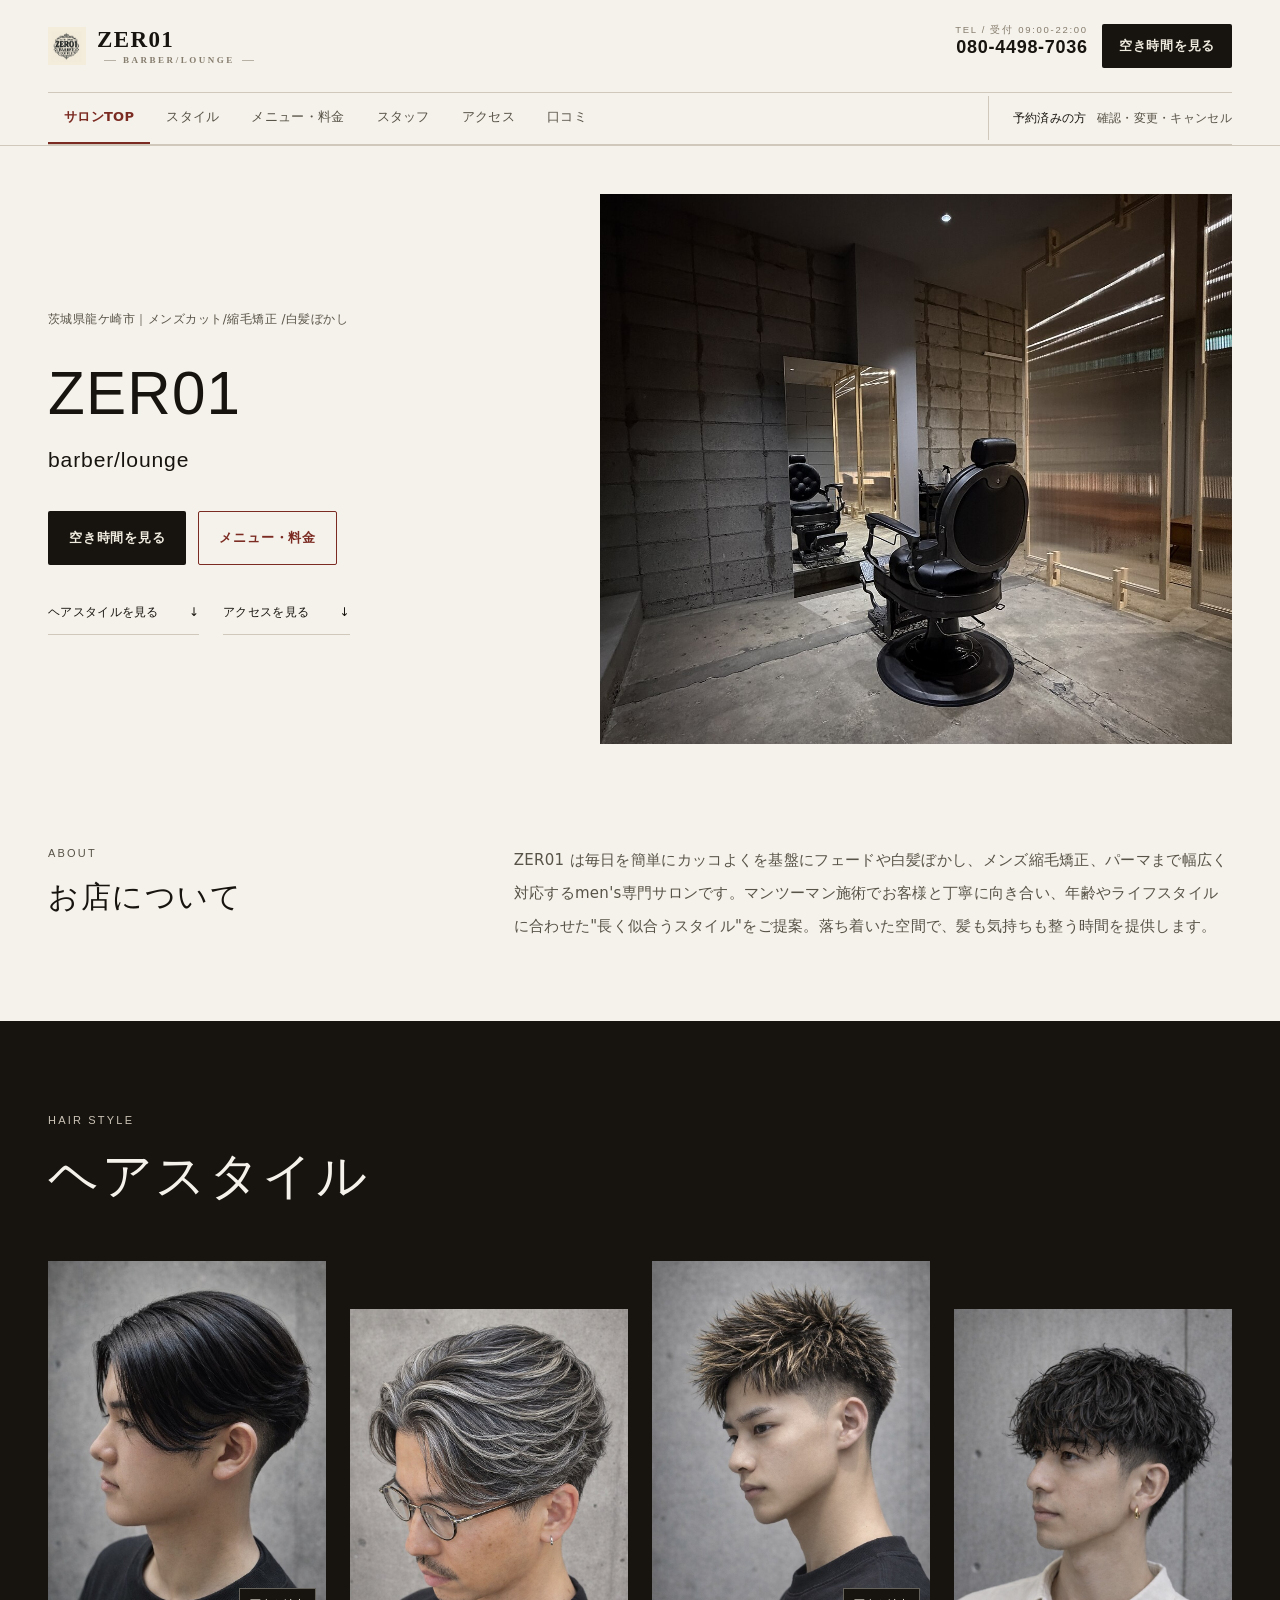
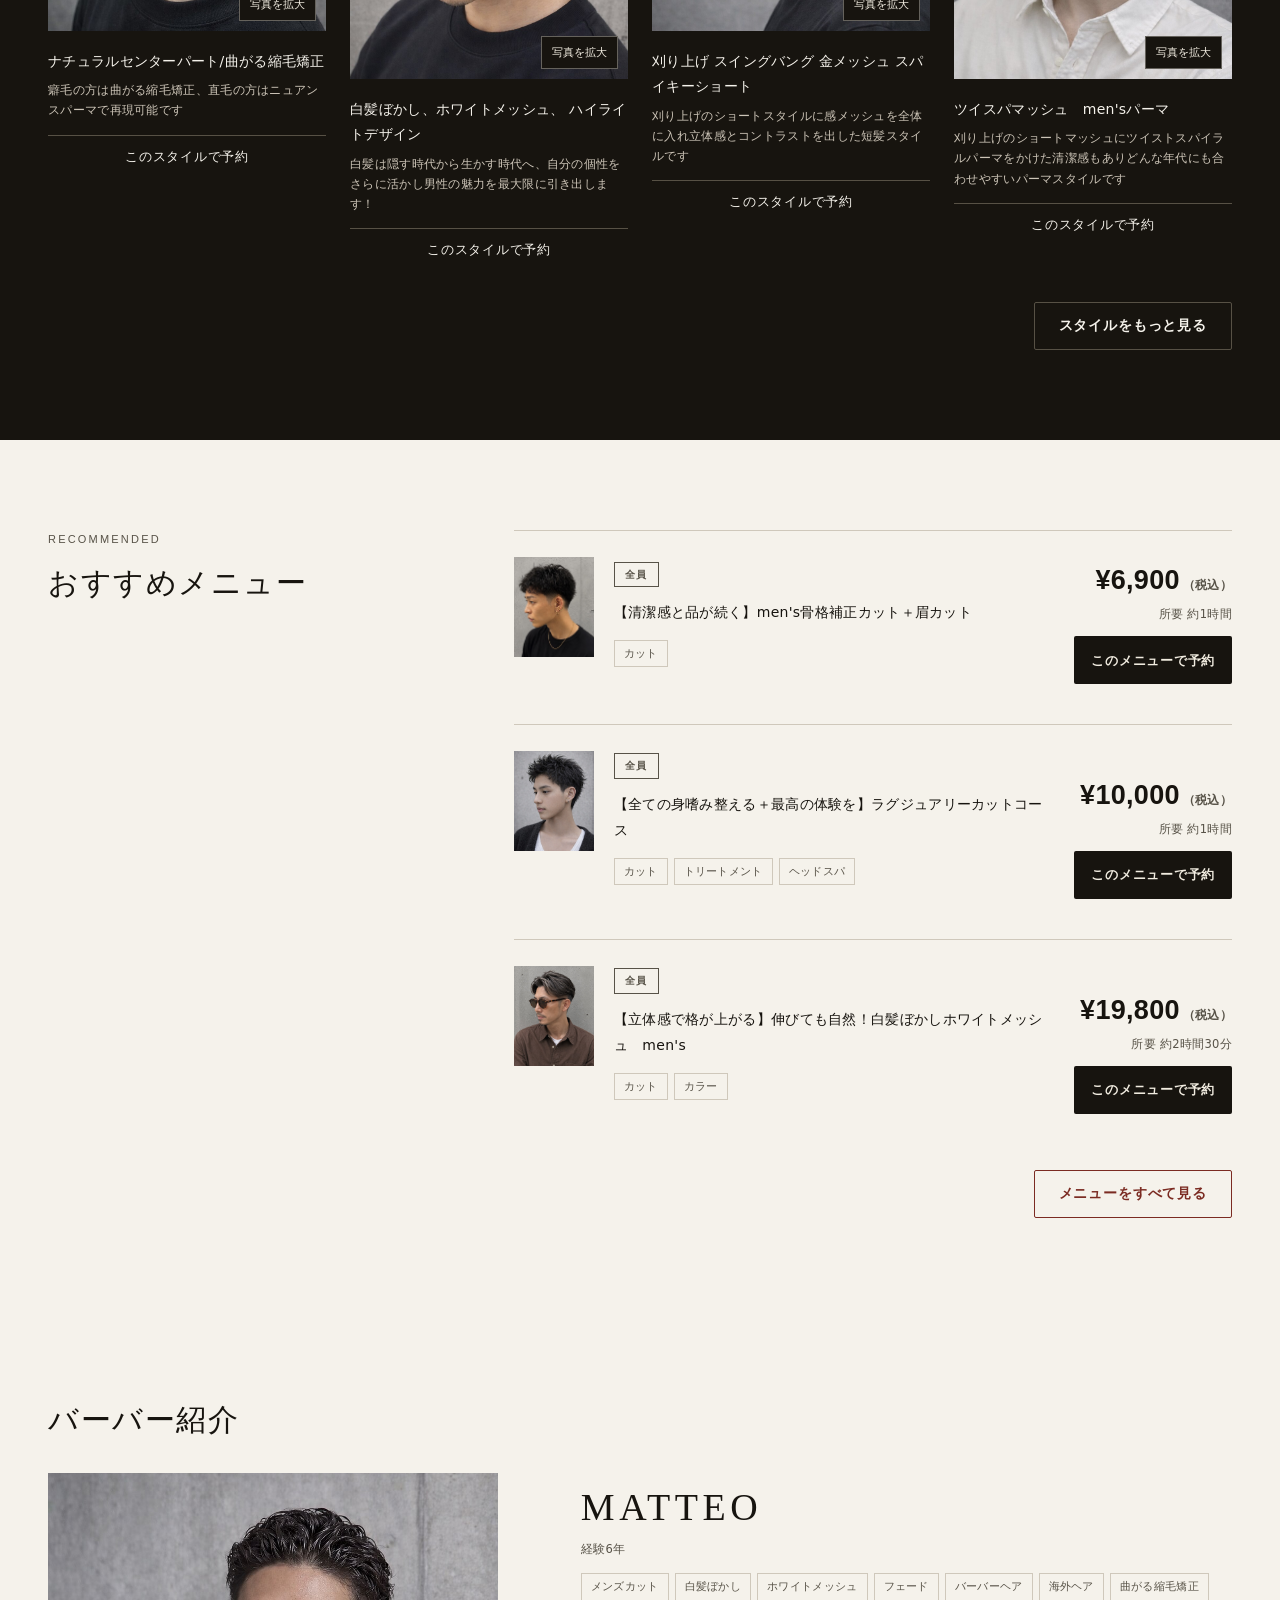
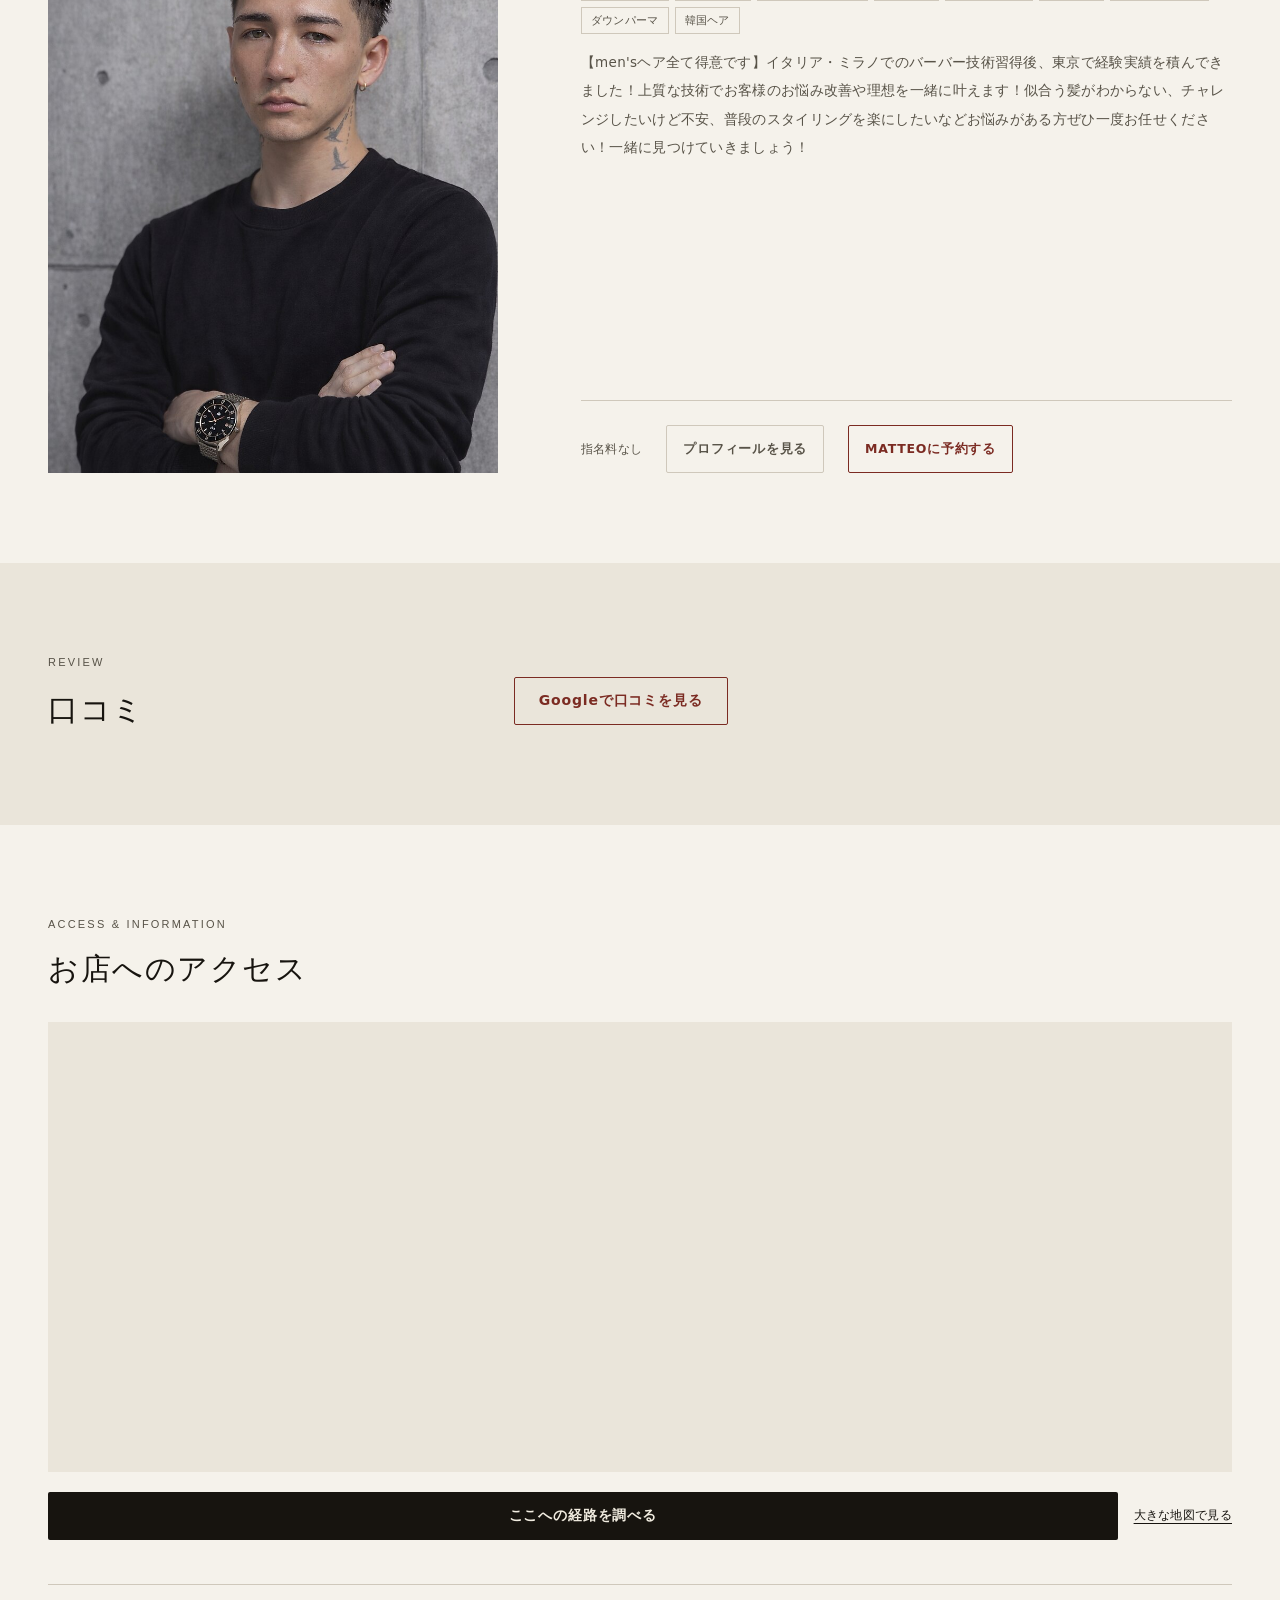
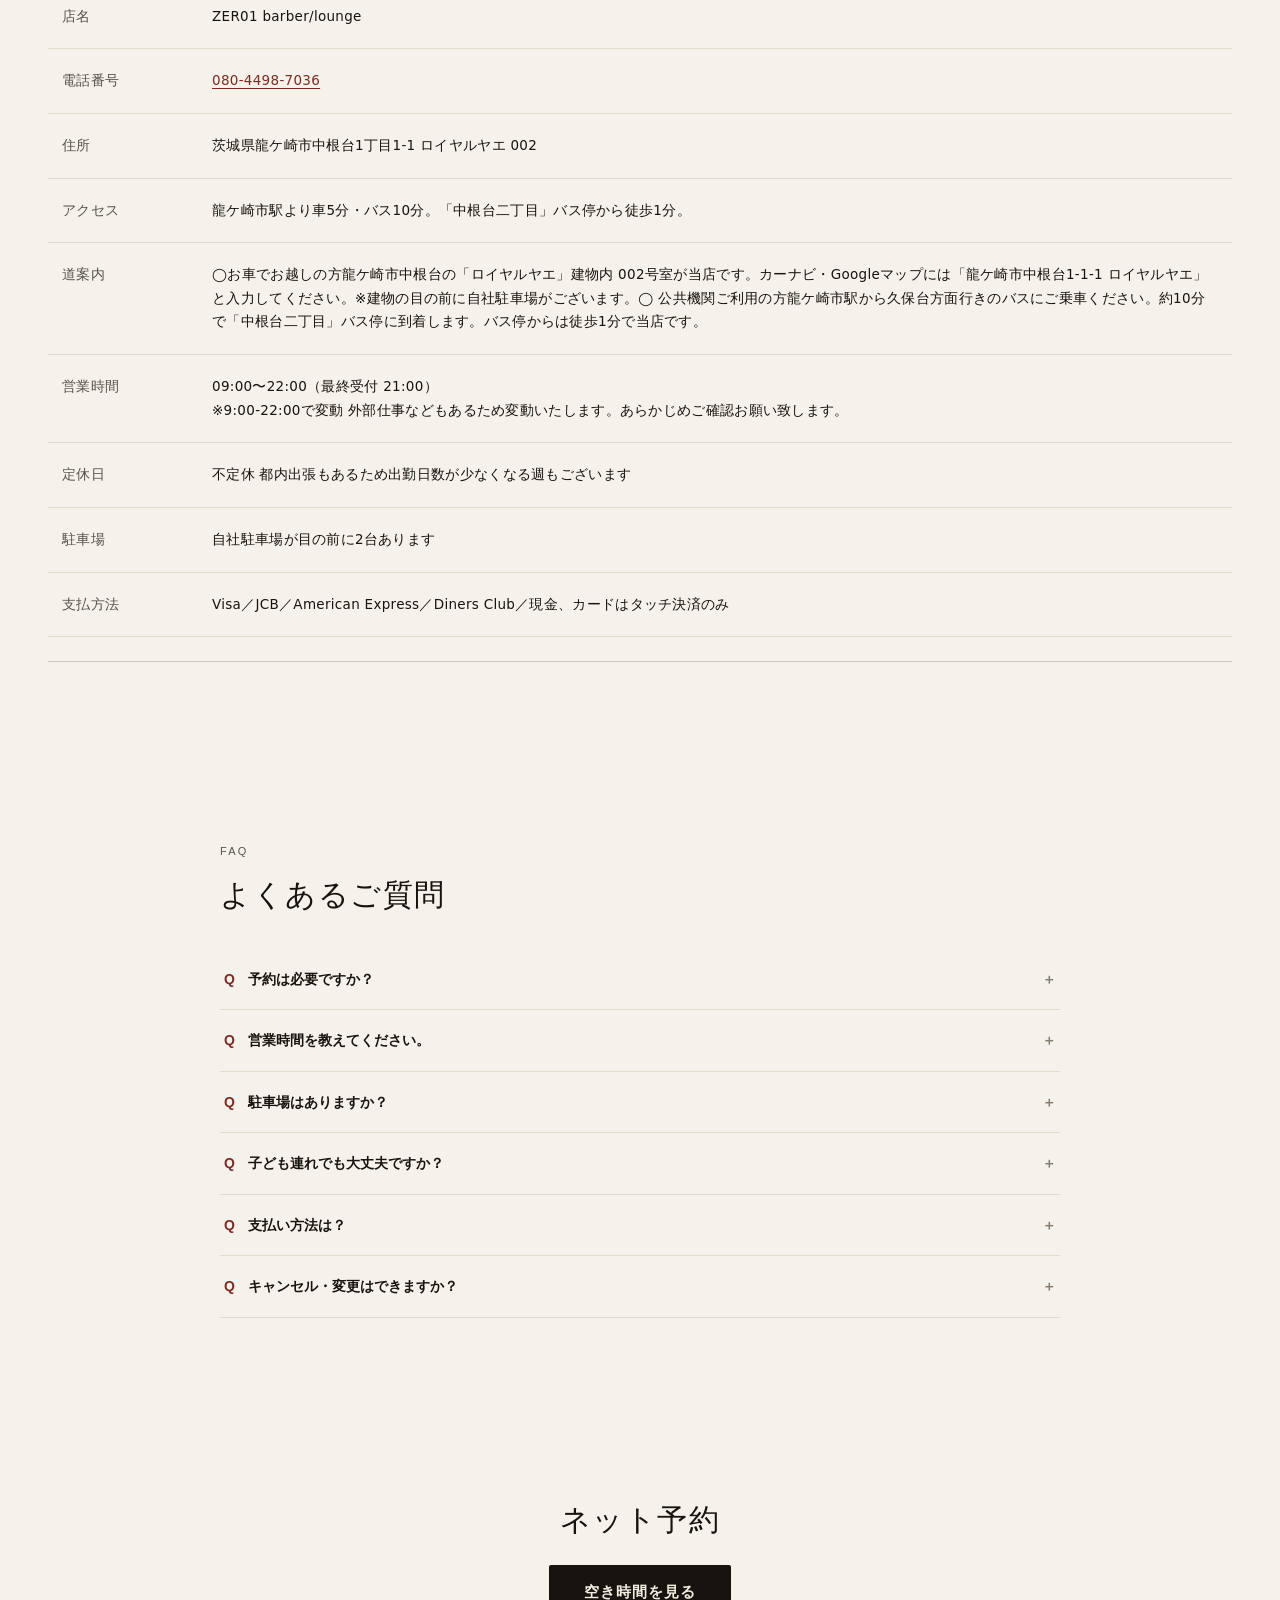
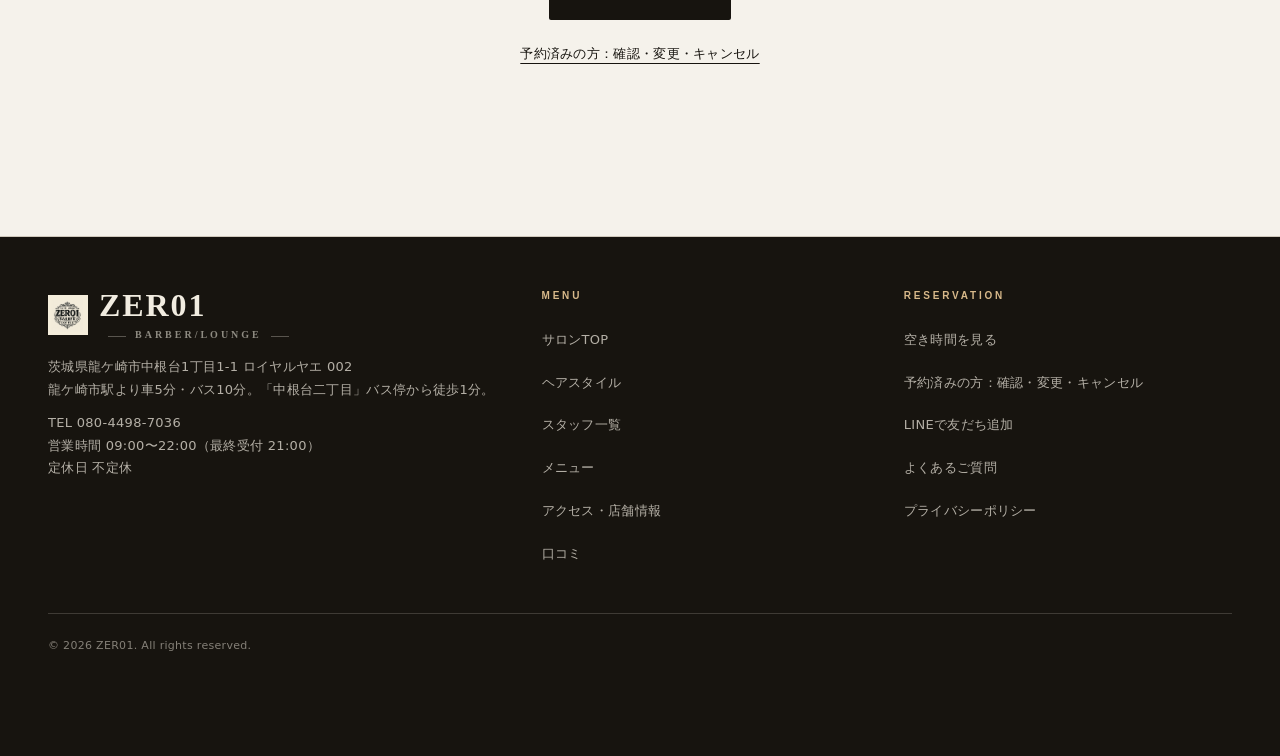
==== commit 2f5f53fd: "スタッフ紹介・店舗情報・口コミ導線の重複表示を削減" ====
--- a/index.html
+++ b/index.html
@@ -209,20 +209,17 @@
     <section class="section home-owner" id="owner">
       <div class="container">
         <div class="section-head">
-          <span class="section-label">STAFF</span>
           <h2 class="section-title">バーバー紹介</h2>
         </div>
         <section class="staff-grid" id="home-staff" aria-label="バーバー一覧">
     <article class="staff-card staff-card-solo">
       <div class="avatar ph" style="--ph-hue:38;">
         <span class="ph-stripes" aria-hidden="true"></span>
-        <span class="avatar-initial">M</span>
         <img class="ph-photo" src="assets/staff-matteo.jpg" alt="MATTEO" loading="lazy" />
       </div>
       <div class="staff-body">
-        <p class="staff-role">owner</p>
         <h3 class="staff-name">MATTEO</h3>
-        <p class="staff-kana">マッテオ／経験6年</p>
+        <p class="staff-kana">経験6年</p>
         <ul class="tag-list"><li class="tag">メンズカット</li><li class="tag">白髪ぼかし</li><li class="tag">ホワイトメッシュ</li><li class="tag">フェード</li><li class="tag">バーバーヘア</li><li class="tag">海外ヘア</li><li class="tag">曲がる縮毛矯正</li><li class="tag">ダウンパーマ</li><li class="tag">韓国ヘア</li></ul>
         <div class="staff-message"><p>【men&#39;sヘア全て得意です】イタリア・ミラノでのバーバー技術習得後、東京で経験実績を積んできました！上質な技術でお客様のお悩み改善や理想を一緒に叶えます！似合う髪がわからない、チャレンジしたいけど不安、普段のスタイリングを楽にしたいなどお悩みがある方ぜひ一度お任せください！一緒に見つけていきましょう！</p></div>
         <div class="staff-booking">
@@ -242,11 +239,7 @@
           <span class="section-label">REVIEW</span>
           <h2 class="section-title">口コミ</h2>
         </div>
-        <div class="review-list" id="home-reviews"><p>ご来店の感想は、Googleの店舗ページでご覧いただけます。</p>
-    <a class="btn btn-outline" href="https://www.google.com/maps/search/?api=1&amp;query=ZER01%20barber%2Flounge%20%E8%8C%A8%E5%9F%8E%E7%9C%8C%E9%BE%8D%E3%82%B1%E5%B4%8E%E5%B8%82%E4%B8%AD%E6%A0%B9%E5%8F%B01%E4%B8%81%E7%9B%AE1-1%20%E3%83%AD%E3%82%A4%E3%83%A4%E3%83%AB%E3%83%A4%E3%82%A8%20002" target="_blank" rel="noopener noreferrer">Googleで口コミを見る（別タブ）</a></div>
-        <p class="section-more">
-          <a class="btn btn-outline" id="home-review-link" href="reviews.html">Googleの口コミを見る・書く</a>
-        </p>
+        <div class="review-list" id="home-reviews"><a class="btn btn-outline" href="https://www.google.com/maps/search/?api=1&amp;query=ZER01%20barber%2Flounge%20%E8%8C%A8%E5%9F%8E%E7%9C%8C%E9%BE%8D%E3%82%B1%E5%B4%8E%E5%B8%82%E4%B8%AD%E6%A0%B9%E5%8F%B01%E4%B8%81%E7%9B%AE1-1%20%E3%83%AD%E3%82%A4%E3%83%A4%E3%83%AB%E3%83%A4%E3%82%A8%20002" target="_blank" rel="noopener noreferrer">Googleで口コミを見る</a></div>
       </div>
     </section>
 
@@ -265,7 +258,7 @@
       </div>
     </div></section>
         <div class="access-details">
-        <table class="info-table"><tbody id="salon-info"><tr><th>店名</th><td>ZER01 barber/lounge 「メンズカット/縮毛矯正 /白髪ぼかし」</td></tr><tr><th>電話番号</th><td><a href="tel:08044987036">080-4498-7036</a></td></tr><tr><th>住所</th><td>茨城県龍ケ崎市中根台1丁目1-1 ロイヤルヤエ 002</td></tr><tr><th>アクセス</th><td>龍ケ崎市駅より車5分・バス10分。「中根台二丁目」バス停から徒歩1分。</td></tr><tr><th>道案内</th><td>◯お車でお越しの方龍ケ崎市中根台の「ロイヤルヤエ」建物内 002号室が当店です。カーナビ・Googleマップには「龍ケ崎市中根台1-1-1 ロイヤルヤエ」と入力してください。※建物の目の前に自社駐車場がございます。◯ 公共機関ご利用の方龍ケ崎市駅から久保台方面行きのバスにご乗車ください。約10分で「中根台二丁目」バス停に到着します。バス停からは徒歩1分で当店です。</td></tr><tr><th>営業時間</th><td>09:00〜22:00（最終受付 21:00）<br />※9:00-22:00で変動 外部仕事などもあるため変動いたします。あらかじめご確認お願い致します。</td></tr><tr><th>定休日</th><td>不定休 都内出張もあるため出勤日数が少なくなる週もございます</td></tr><tr><th>席数</th><td>セット面2席</td></tr><tr><th>スタッフ数</th><td>スタイリスト1名（マンツーマン施術）</td></tr><tr><th>駐車場</th><td>自社駐車場が目の前に2台あります</td></tr><tr><th>支払方法</th><td>Visa／JCB／American Express／Diners Club／現金、カードはタッチ決済のみ</td></tr><tr><th>こだわり条件</th><td>4席以下の小型サロン／駐車場あり／夜19時以降も受付OK／1人のスタイリストが仕上げまで担当／朝10時前でも受付OK／店頭でのカード支払いOK／お子さま同伴OK／ドリンクサービスあり／個室あり／半個室あり／完全予約制</td></tr></tbody></table>
+        <table class="info-table"><tbody id="salon-info"><tr><th>店名</th><td>ZER01 barber/lounge</td></tr><tr><th>電話番号</th><td><a href="tel:08044987036">080-4498-7036</a></td></tr><tr><th>住所</th><td>茨城県龍ケ崎市中根台1丁目1-1 ロイヤルヤエ 002</td></tr><tr><th>アクセス</th><td>龍ケ崎市駅より車5分・バス10分。「中根台二丁目」バス停から徒歩1分。</td></tr><tr><th>道案内</th><td>◯お車でお越しの方龍ケ崎市中根台の「ロイヤルヤエ」建物内 002号室が当店です。カーナビ・Googleマップには「龍ケ崎市中根台1-1-1 ロイヤルヤエ」と入力してください。※建物の目の前に自社駐車場がございます。◯ 公共機関ご利用の方龍ケ崎市駅から久保台方面行きのバスにご乗車ください。約10分で「中根台二丁目」バス停に到着します。バス停からは徒歩1分で当店です。</td></tr><tr><th>営業時間</th><td>09:00〜22:00（最終受付 21:00）<br />※9:00-22:00で変動 外部仕事などもあるため変動いたします。あらかじめご確認お願い致します。</td></tr><tr><th>定休日</th><td>不定休 都内出張もあるため出勤日数が少なくなる週もございます</td></tr><tr><th>駐車場</th><td>自社駐車場が目の前に2台あります</td></tr><tr><th>支払方法</th><td>Visa／JCB／American Express／Diners Club／現金、カードはタッチ決済のみ</td></tr></tbody></table>
         </div>
       </div>
     </section>
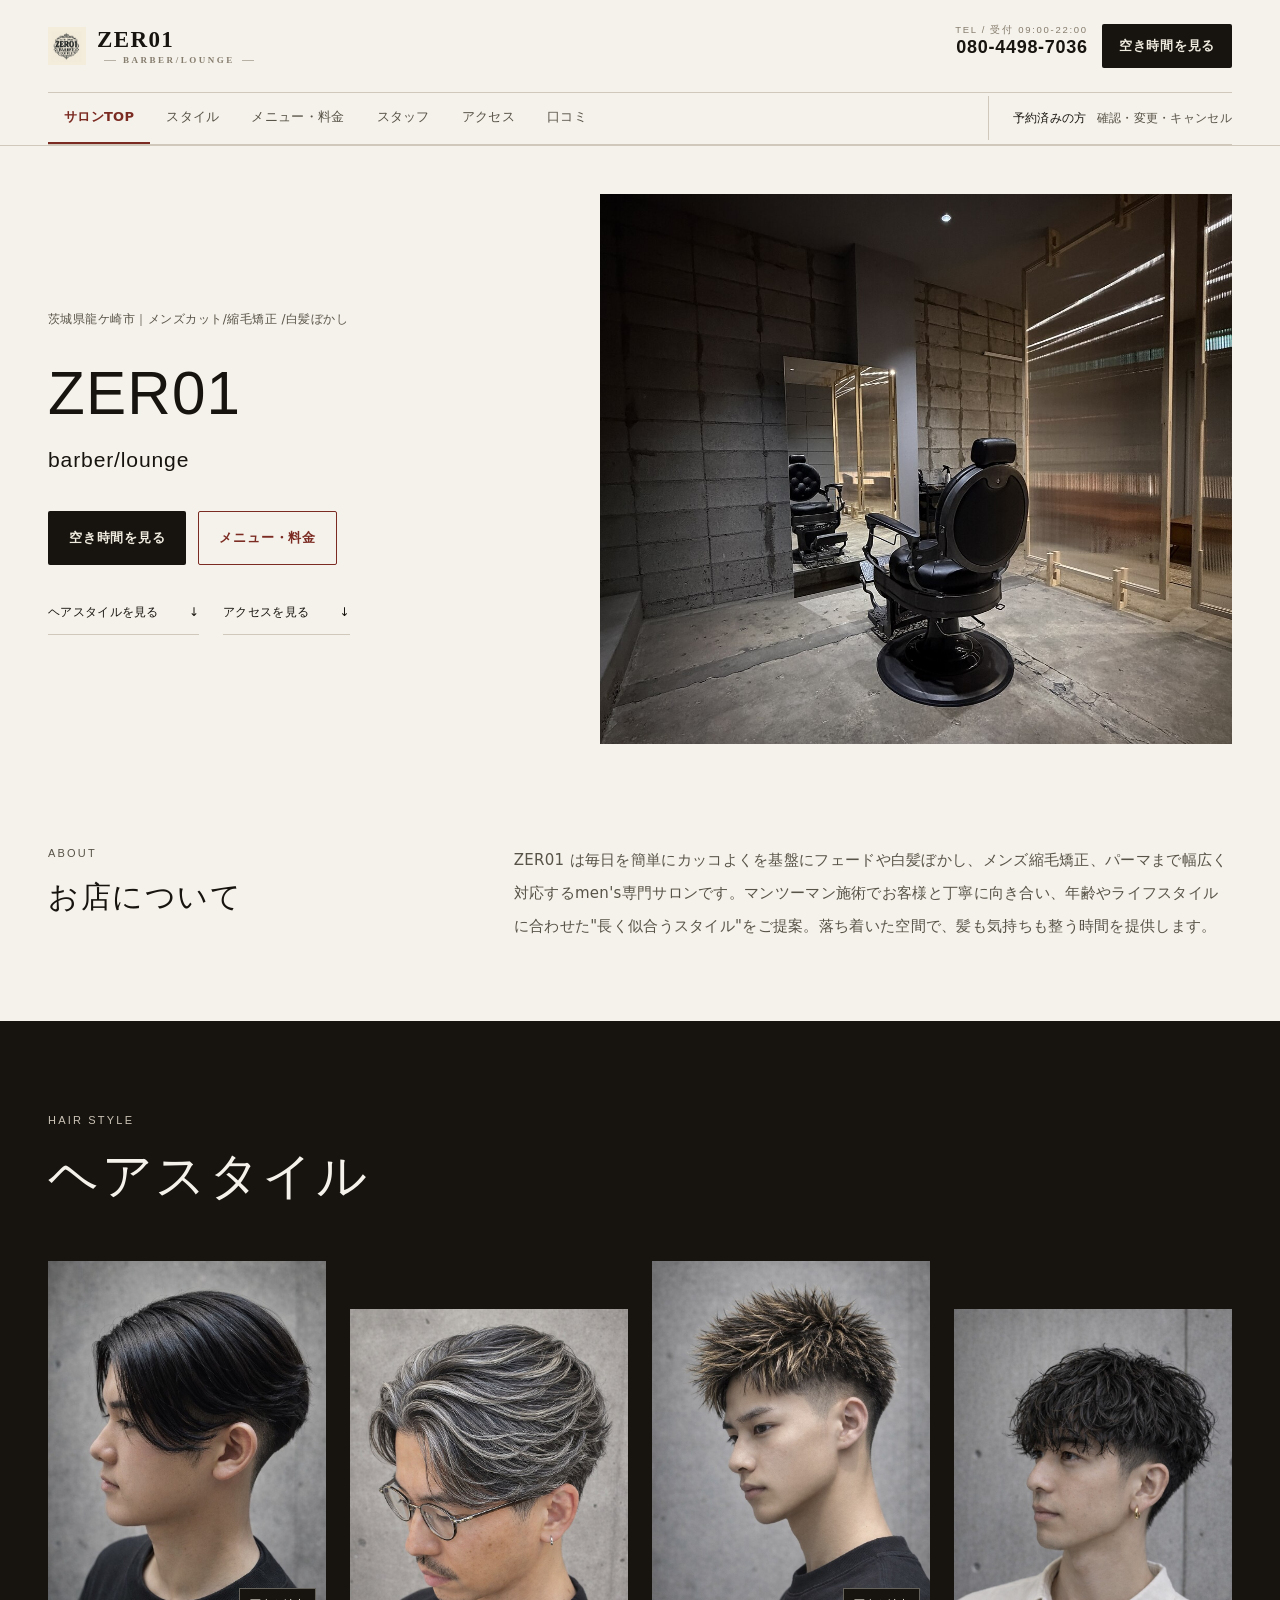
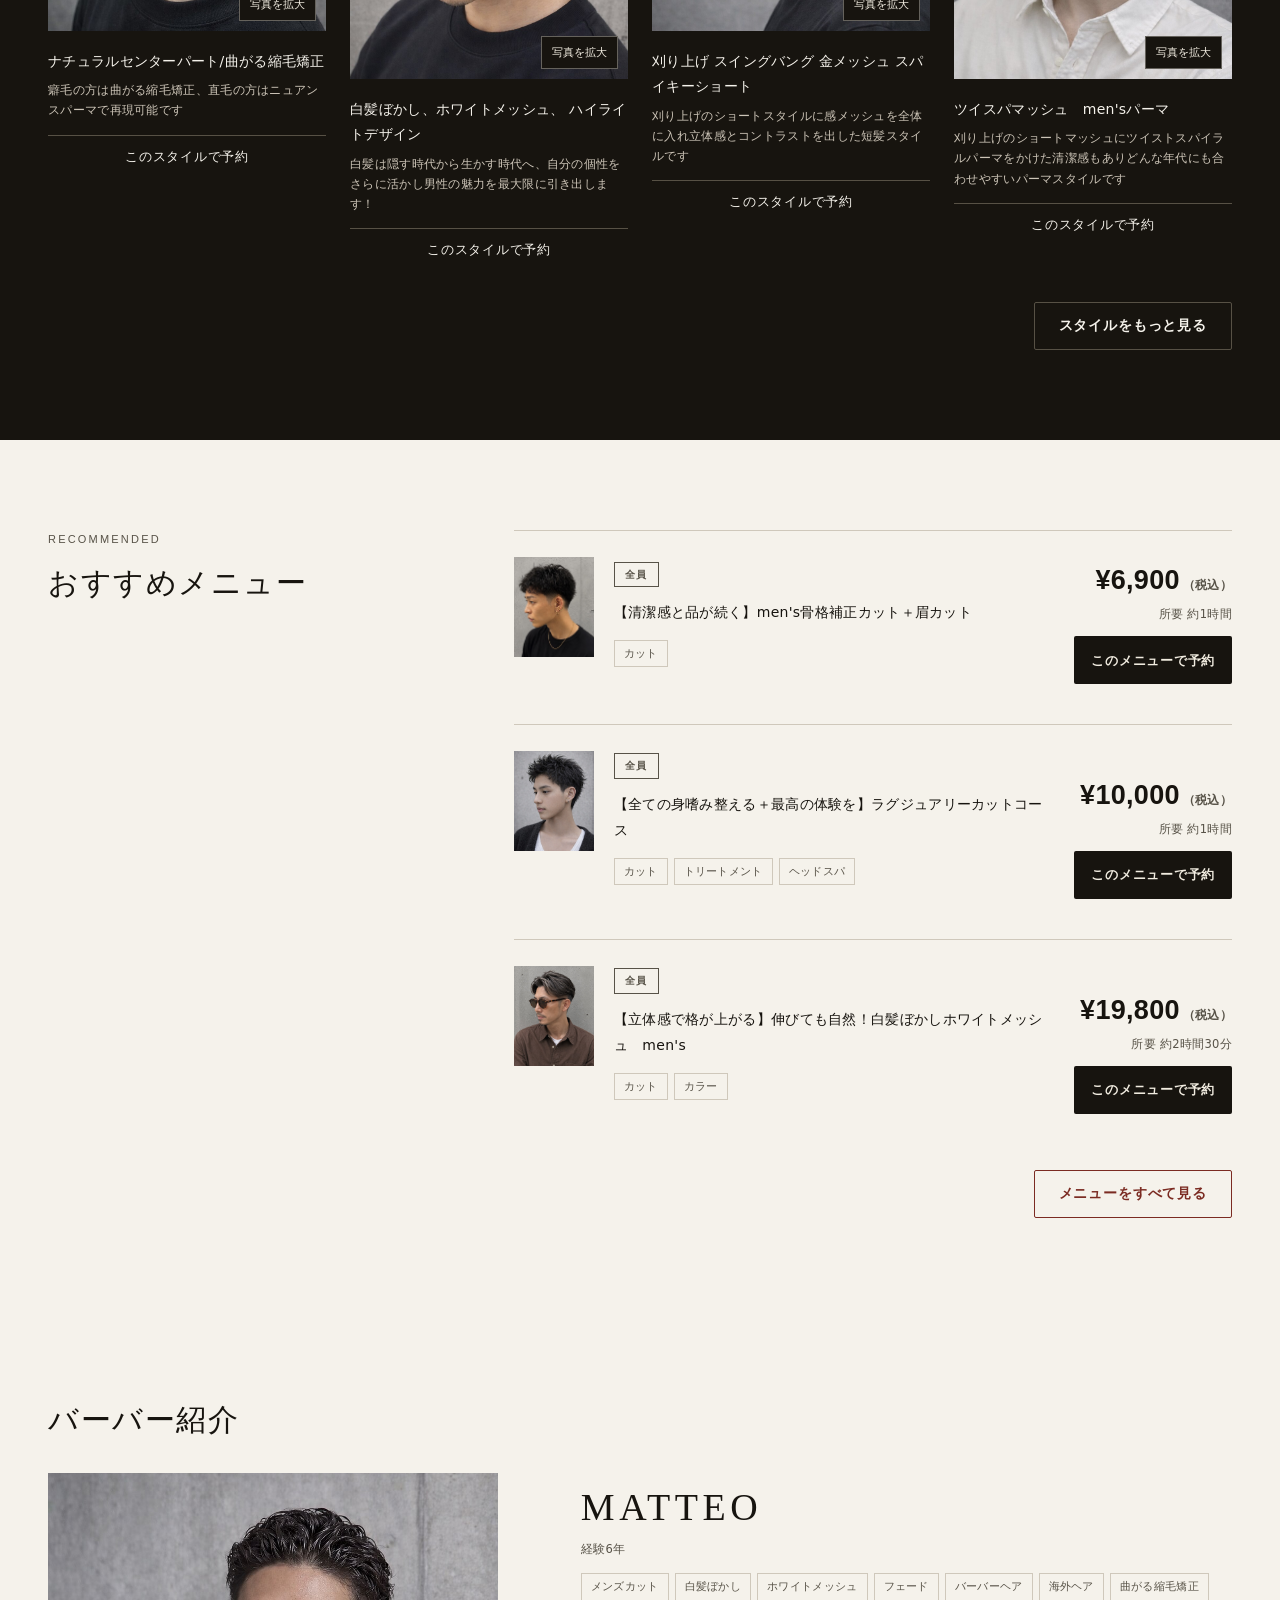
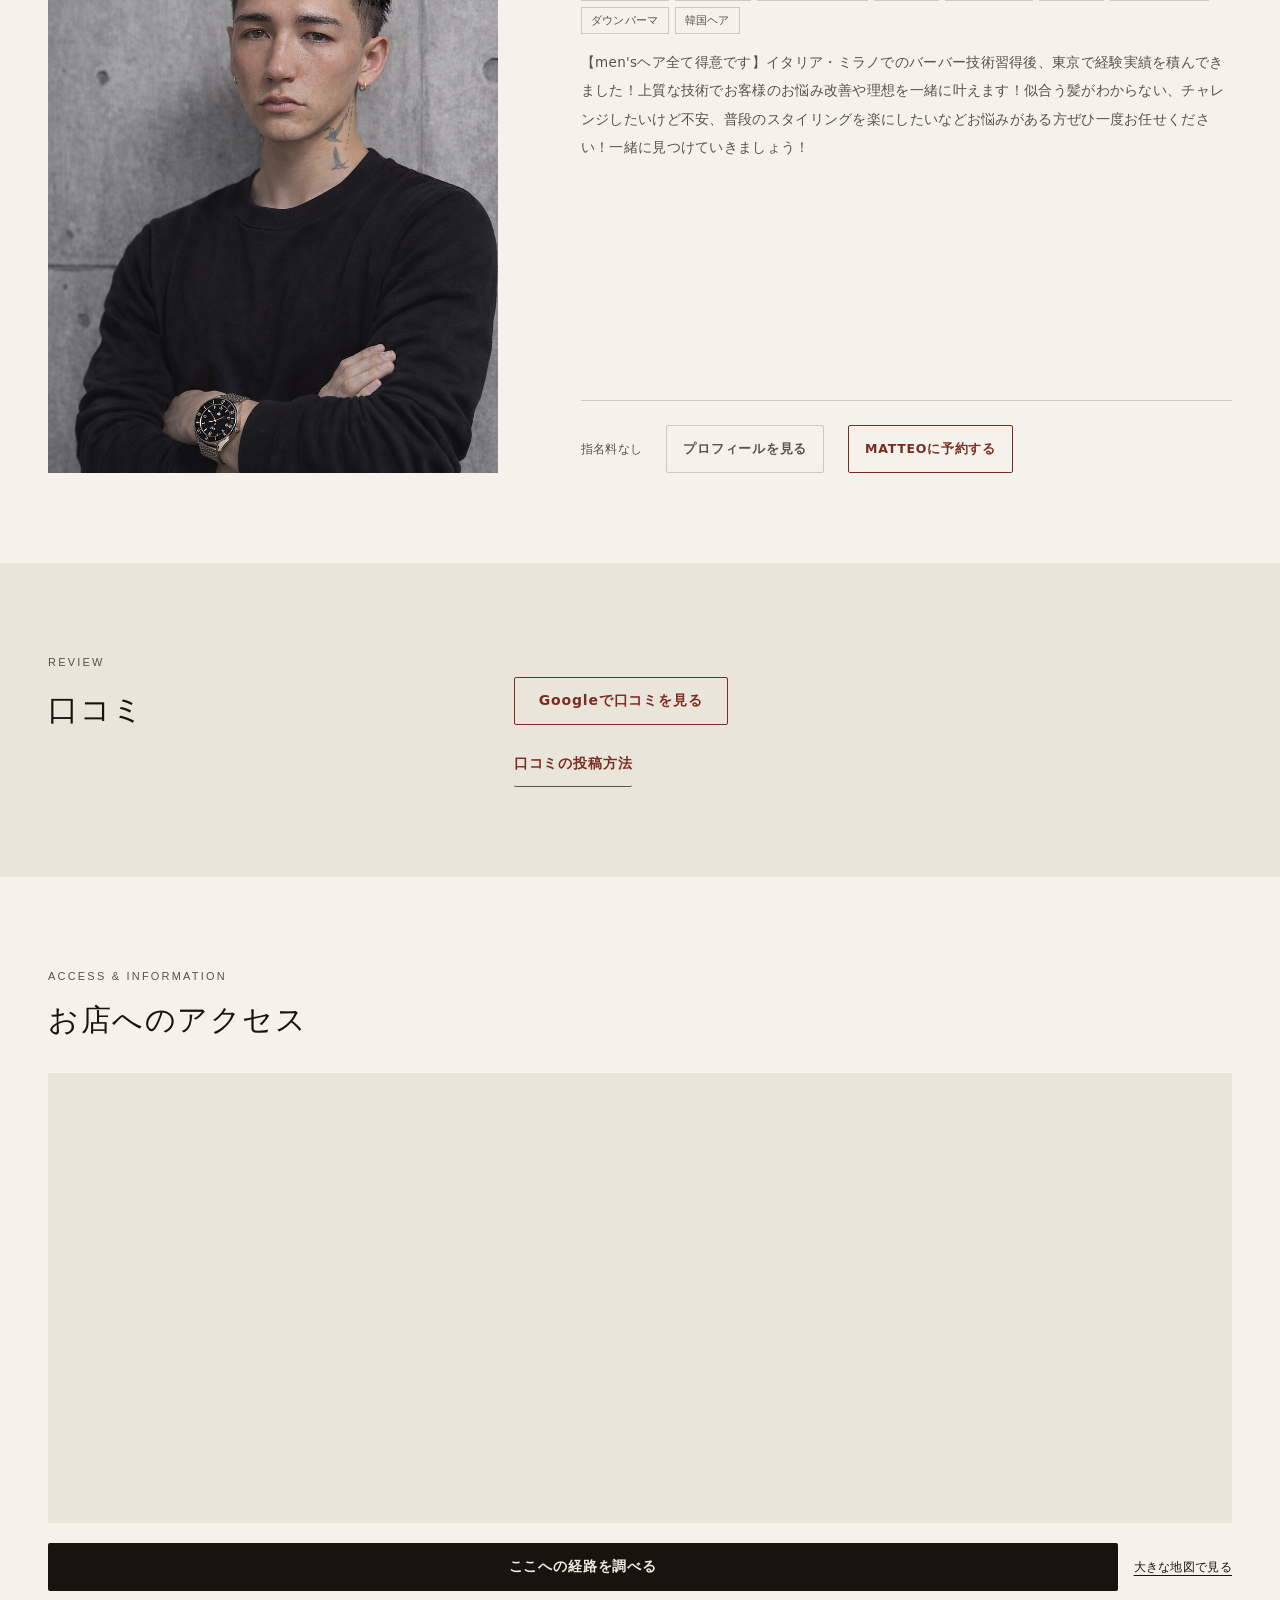
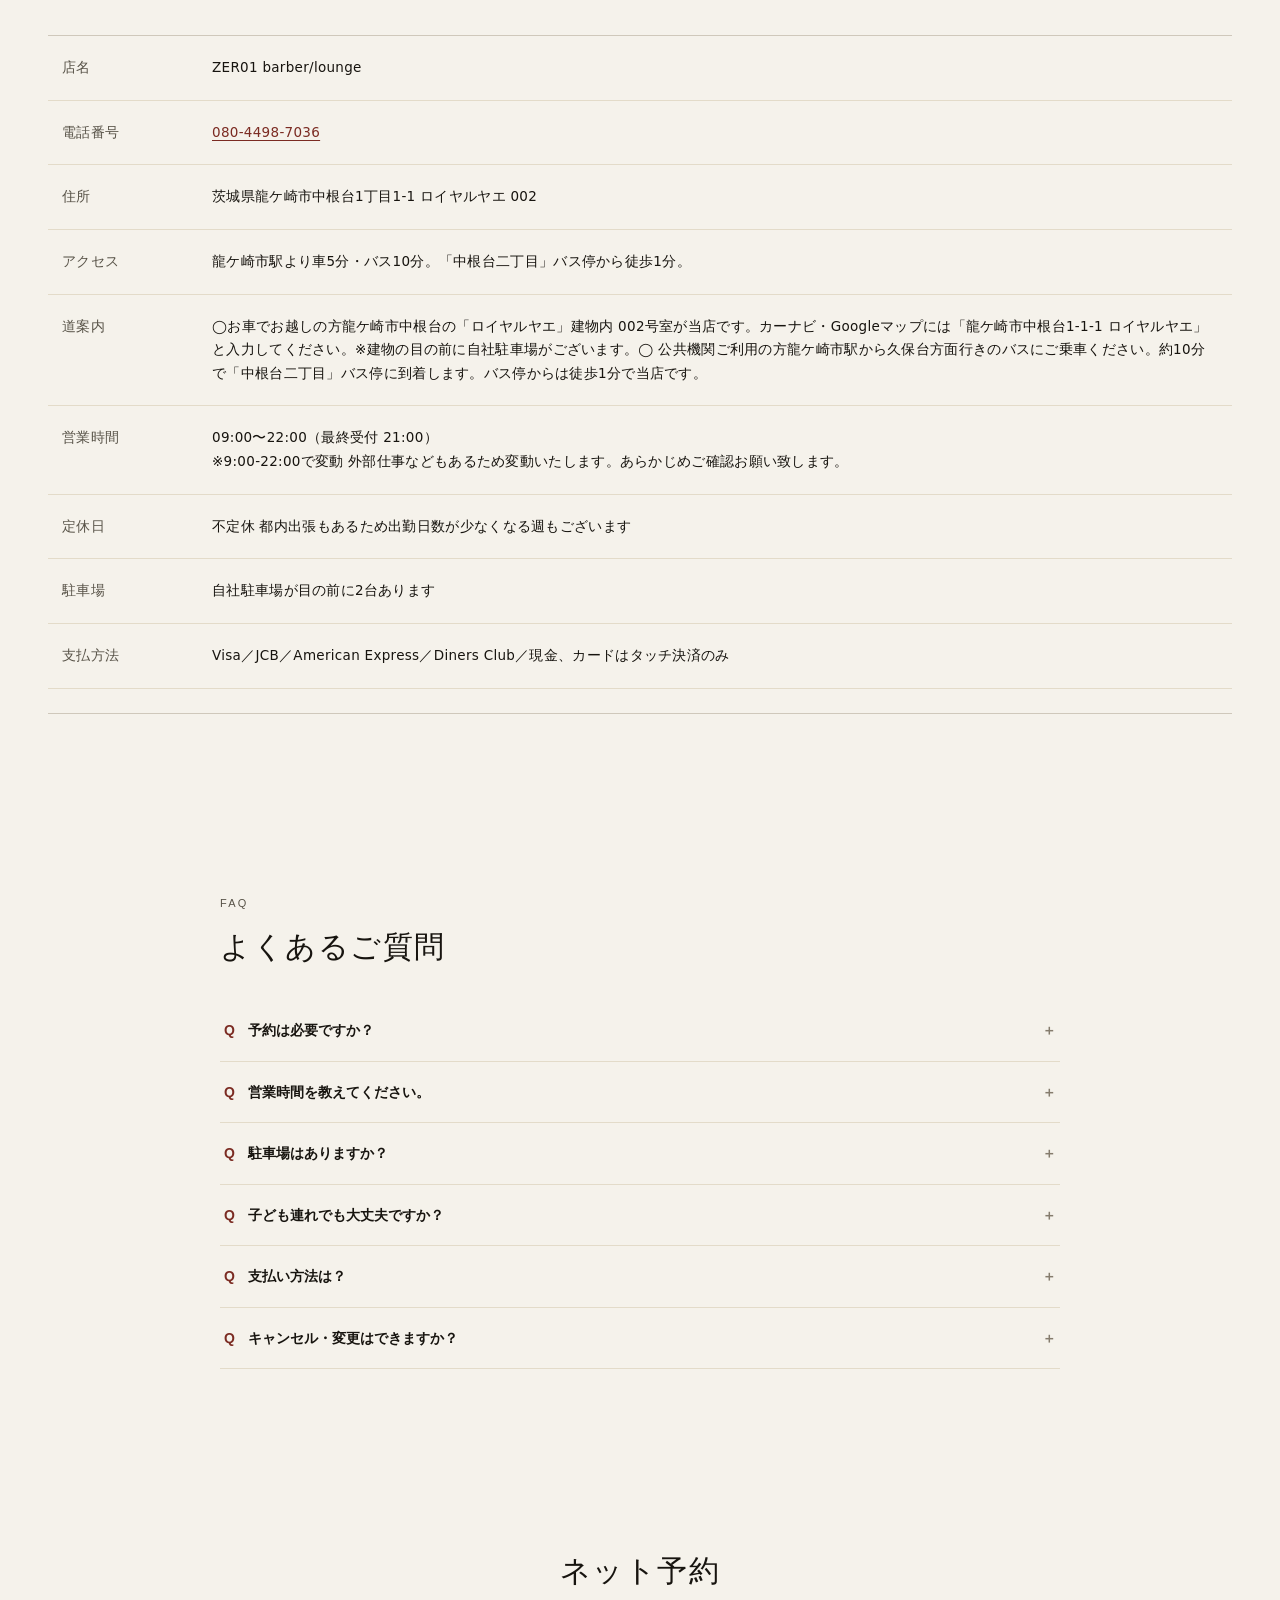
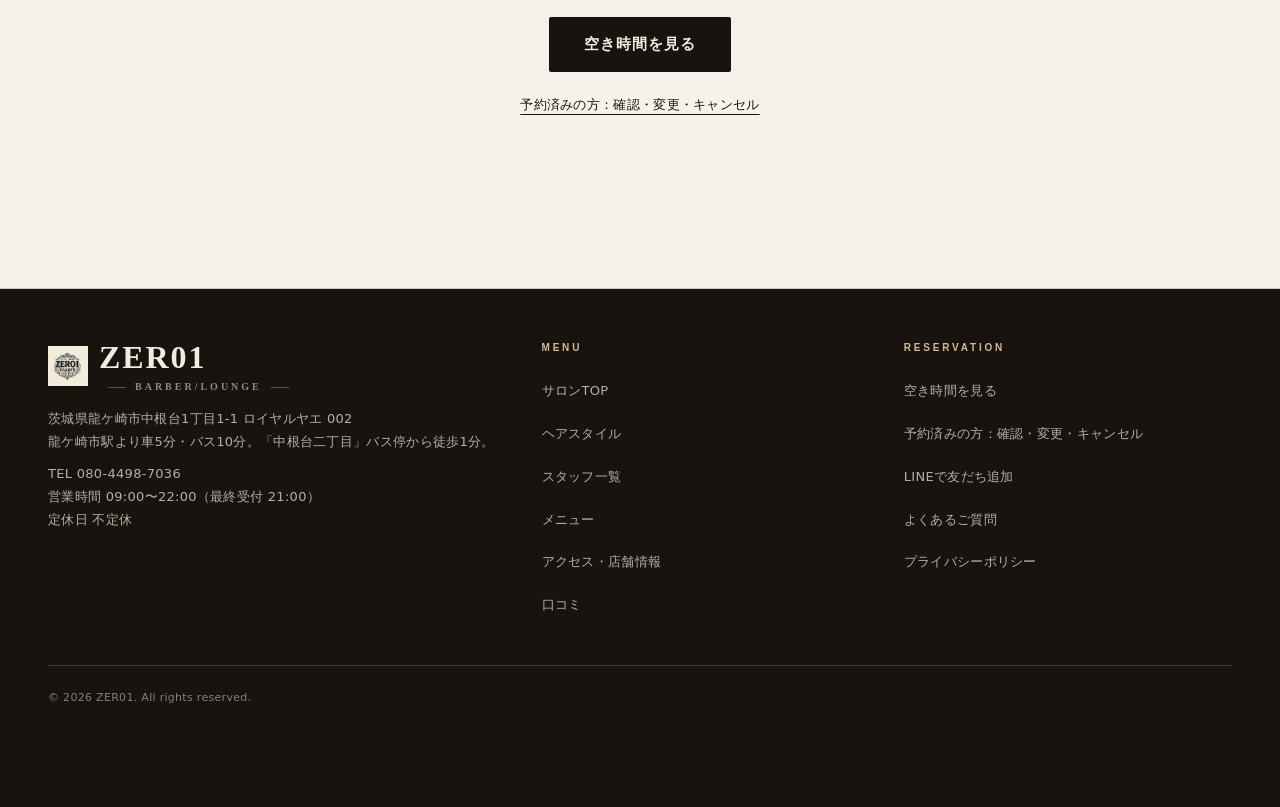
==== commit 2a3fe963: "未公開の画面整理を検証し描画ファイルのキャッシュ版を内容に同期する" ====
--- a/index.html
+++ b/index.html
@@ -21,7 +21,7 @@
   <link rel="icon" href="favicon.svg" type="image/svg+xml" />
   <link rel="stylesheet" href="assets/css/style.css" />
   <link rel="stylesheet" href="assets/css/public.css?v=20261020-menu-entry" />
-  <link rel="stylesheet" href="assets/css/home.css?v=20261020-copy" />
+  <link rel="stylesheet" href="assets/css/home.css?v=1d6e5badc1c12094c376ab5eabfd6c25caabdda69e8ef2dc89ab33d1673339fa" />
 </head>
 <body data-page="home">
   <div id="site-header"></div>
@@ -240,6 +240,7 @@
           <h2 class="section-title">口コミ</h2>
         </div>
         <div class="review-list" id="home-reviews"><a class="btn btn-outline" href="https://www.google.com/maps/search/?api=1&amp;query=ZER01%20barber%2Flounge%20%E8%8C%A8%E5%9F%8E%E7%9C%8C%E9%BE%8D%E3%82%B1%E5%B4%8E%E5%B8%82%E4%B8%AD%E6%A0%B9%E5%8F%B01%E4%B8%81%E7%9B%AE1-1%20%E3%83%AD%E3%82%A4%E3%83%A4%E3%83%AB%E3%83%A4%E3%82%A8%20002" target="_blank" rel="noopener noreferrer">Googleで口コミを見る</a></div>
+        <p class="section-more"><a class="btn btn-outline" id="home-review-link" href="reviews.html">口コミの投稿方法</a></p>
       </div>
     </section>
 
@@ -289,6 +290,6 @@
   <script src="assets/js/data.js?v=20261002-recovery"></script>
 <script src="assets/js/published-menus.js?v=9128053ef54b80337eaafe418d80a039cb002f346a8c1ae2708ba29f36d2f586"></script>
 <script src="assets/js/common.js?v=20261006-read-deadline"></script>
-  <script src="assets/js/pages.js?v=20261020-menu-entry"></script>
+  <script src="assets/js/pages.js?v=817319c802884ebdaf9e857a38d02a73f18689e7ec5b85cffca832e1a810050a"></script>
 </body>
 </html>
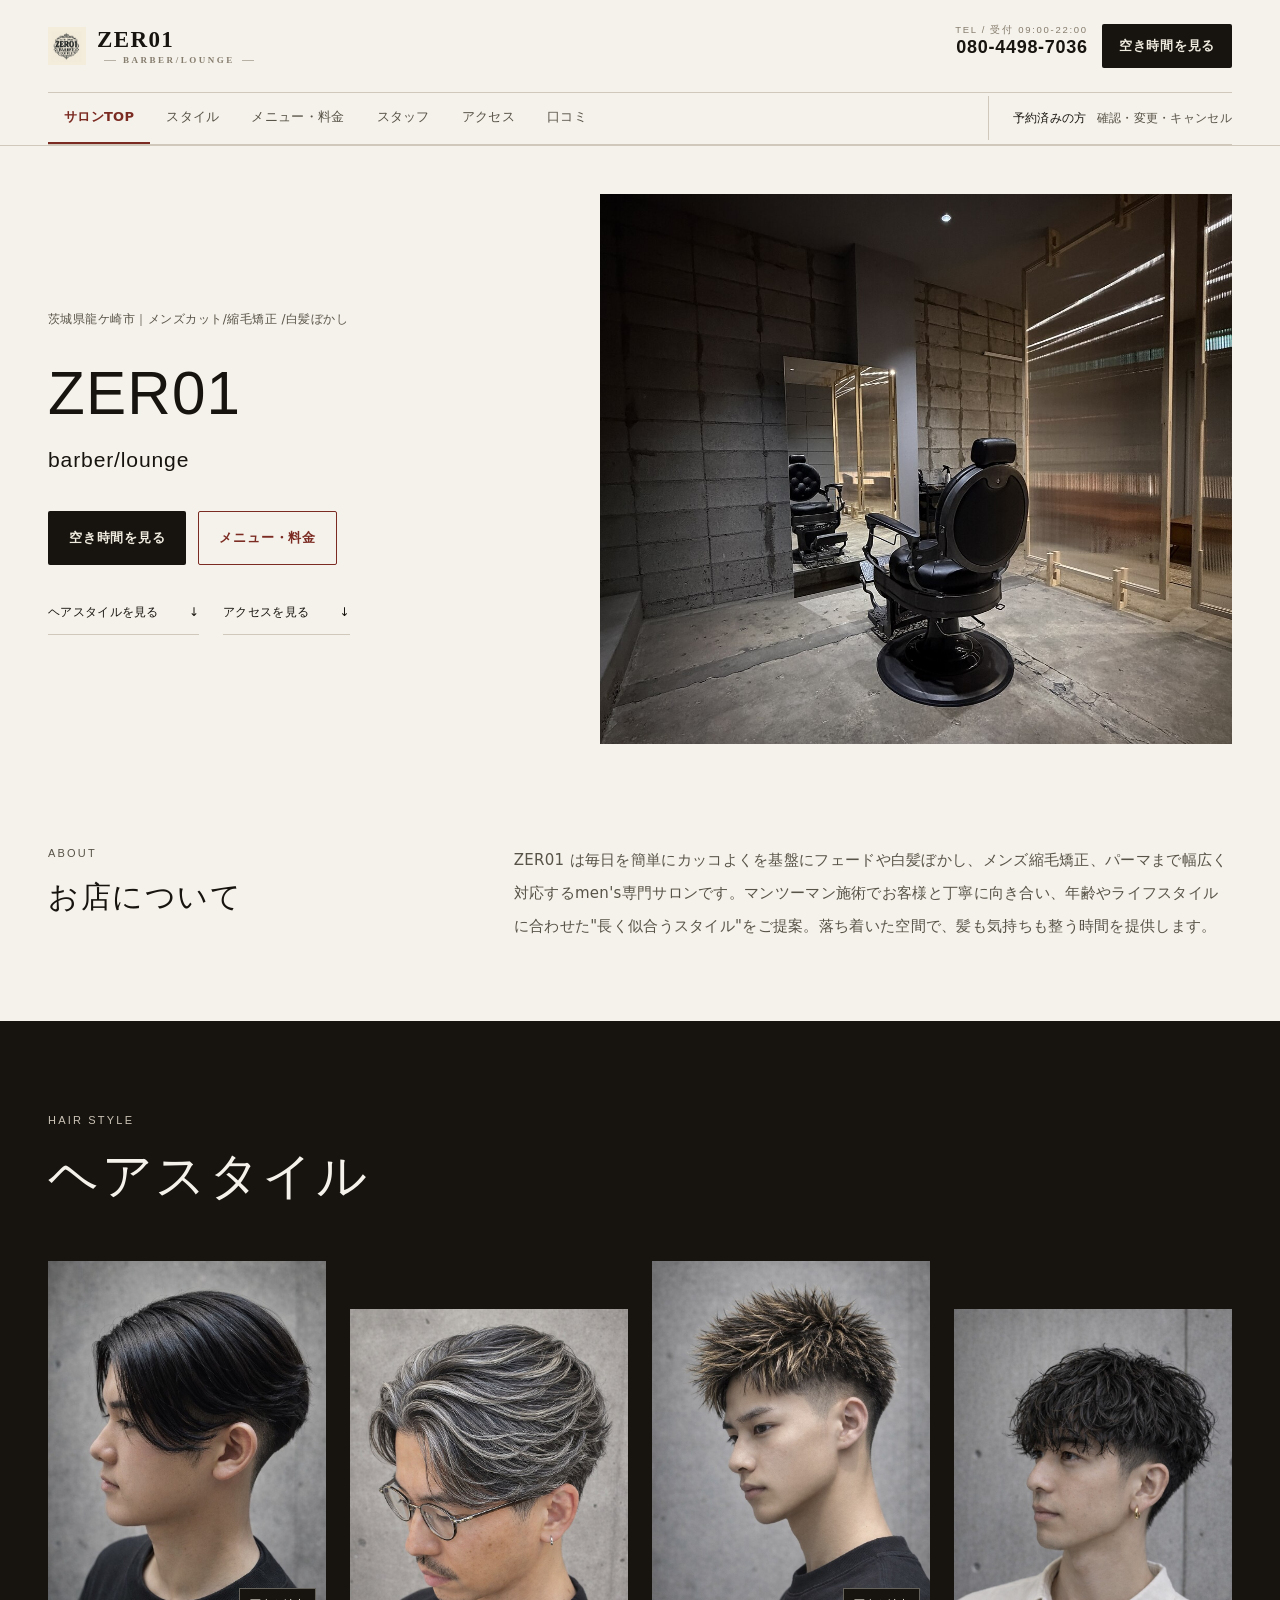
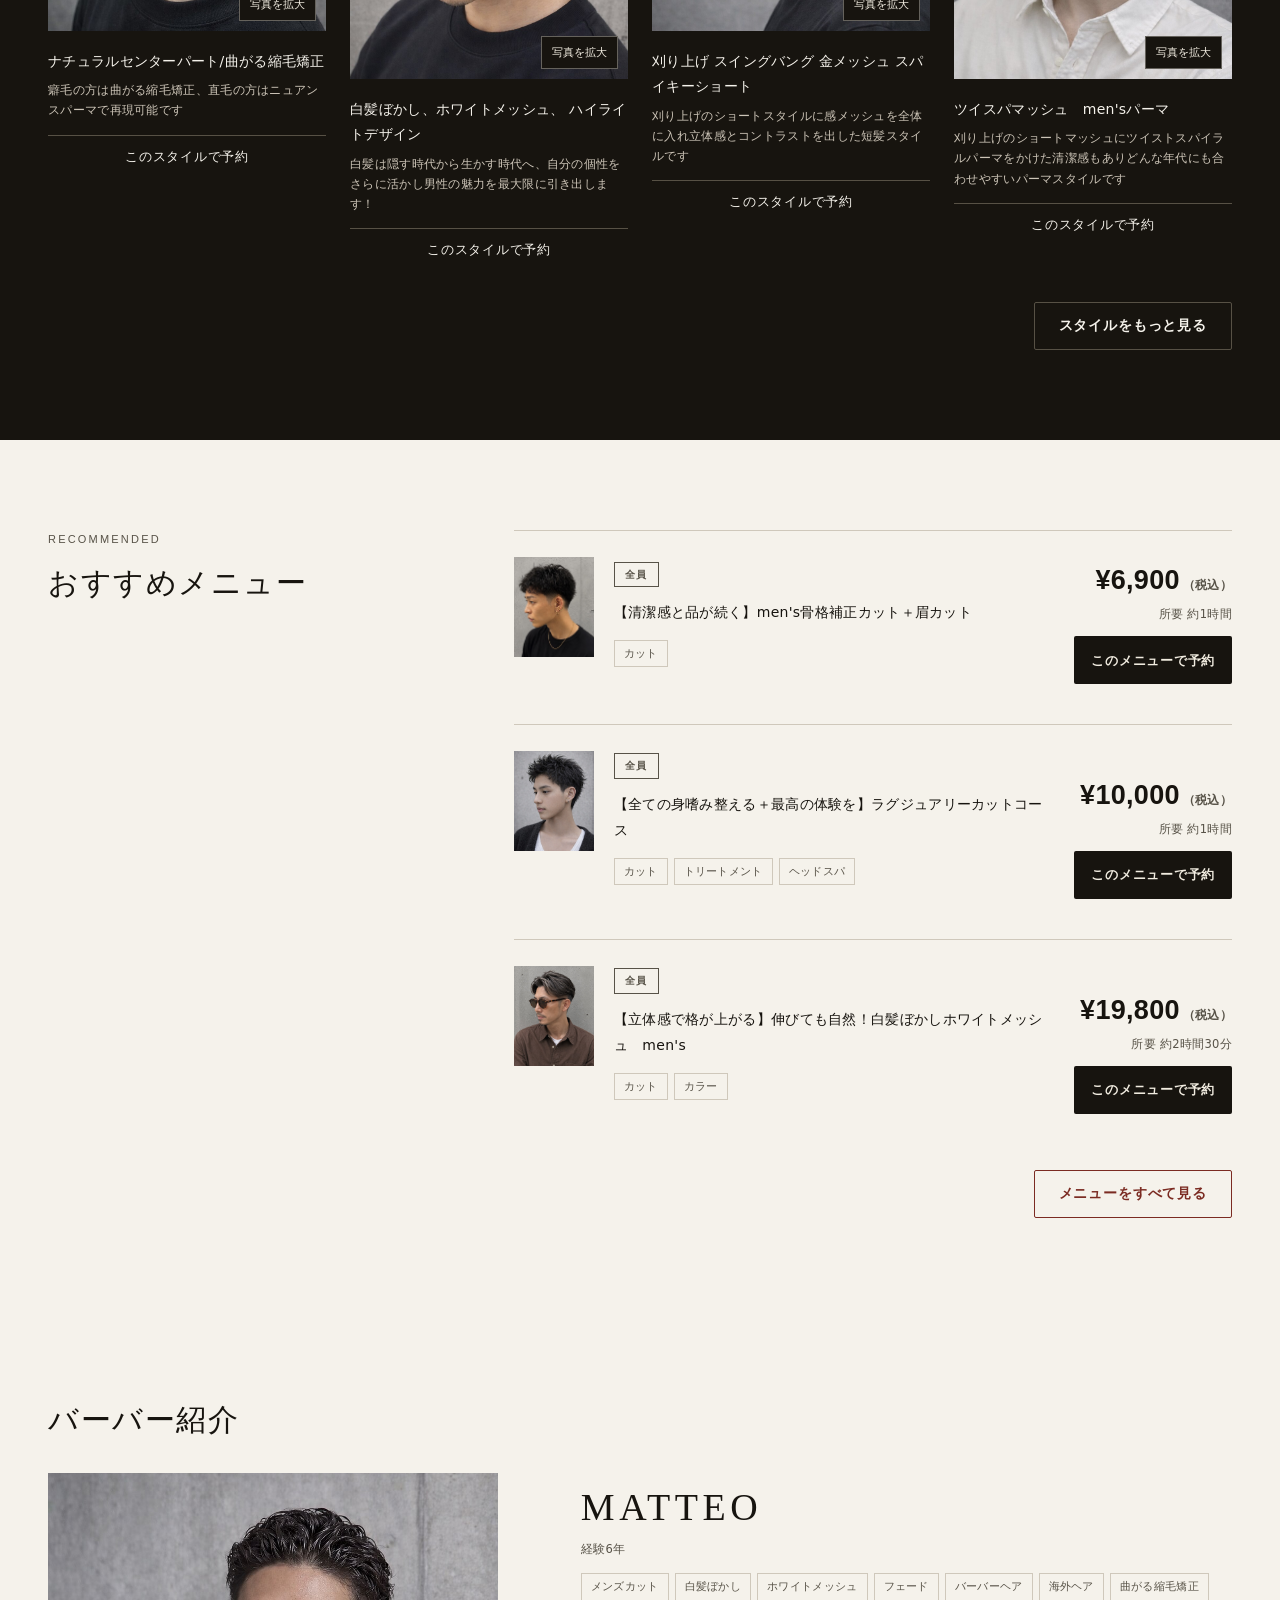
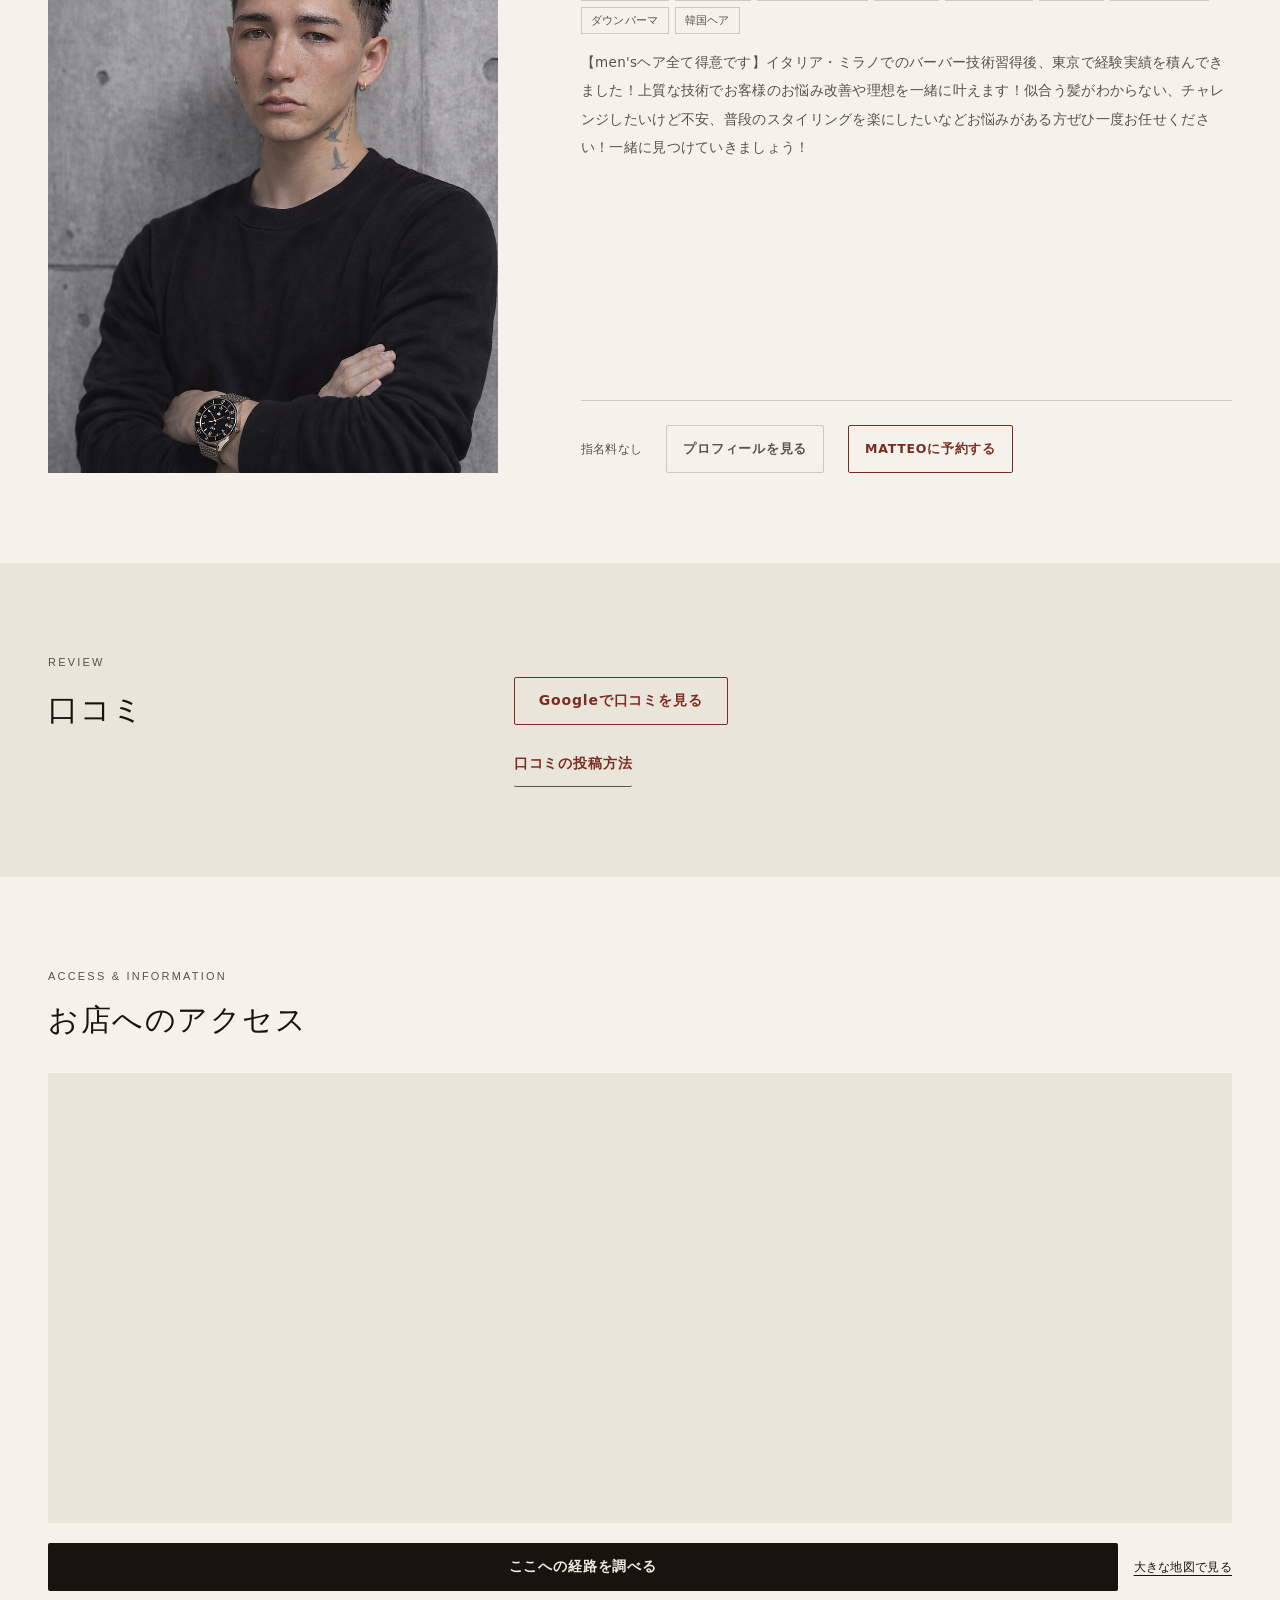
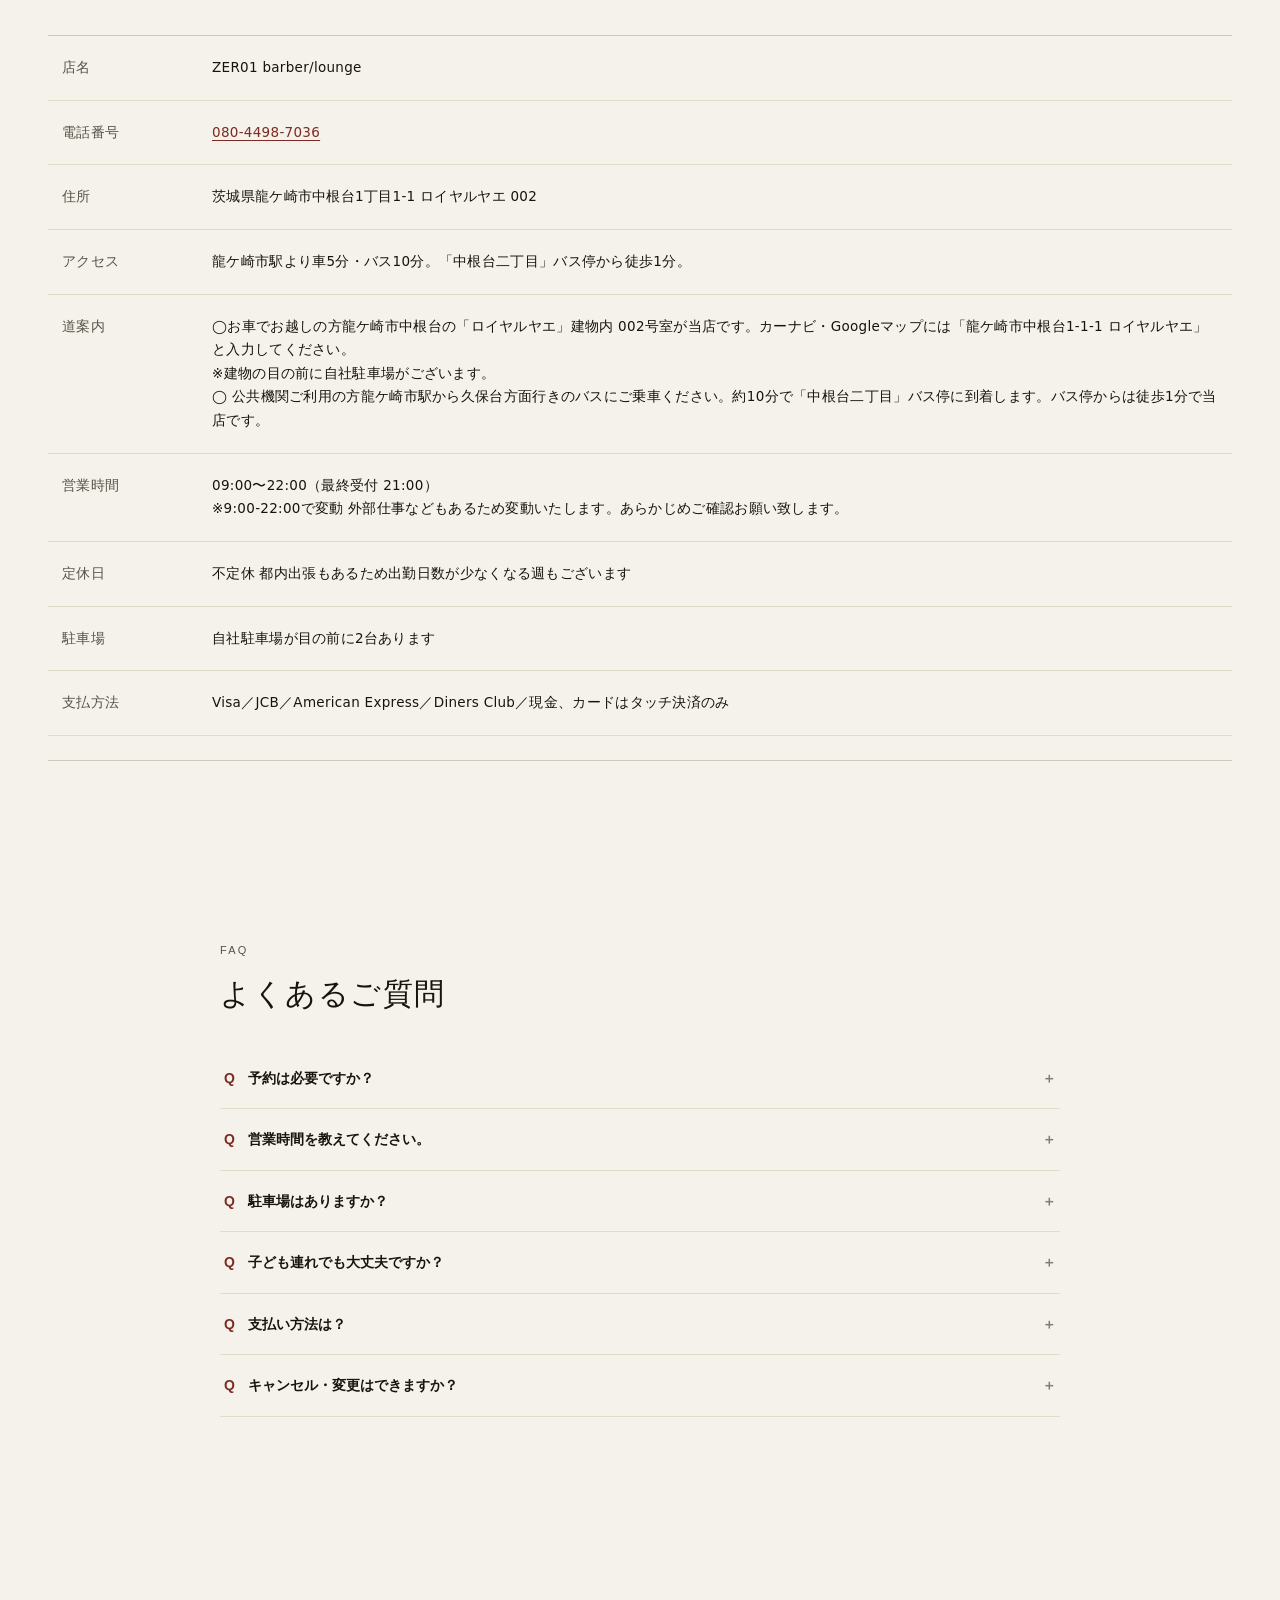
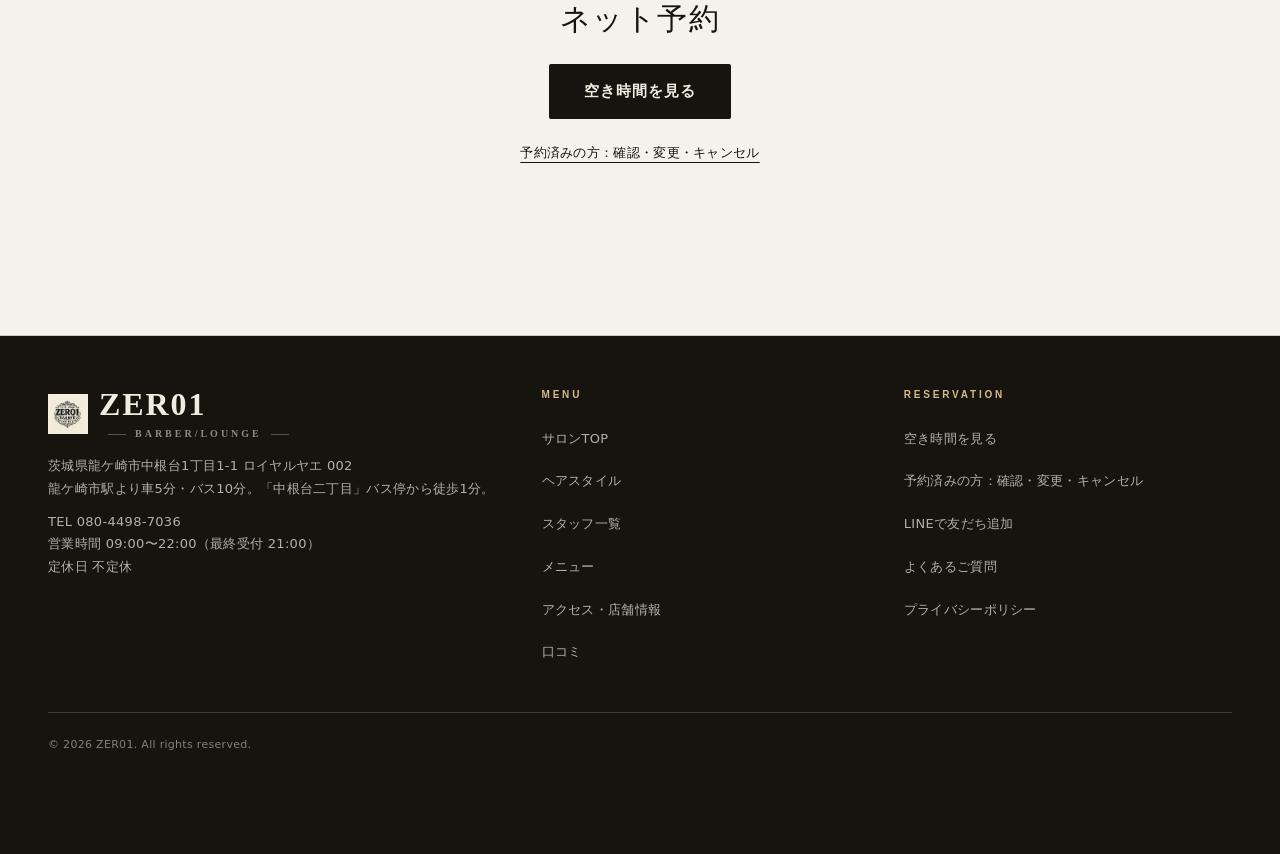
==== commit 200d1f0a: "道案内を行き方ごとに改行し、CIで抜けていた検査を戻す - トップの道案内を、記号（◯・※）の前で改行して読みやすくする。文言は変えない - 道案内の検査を配信前の検査へ加える - verify-ba" ====
--- a/index.html
+++ b/index.html
@@ -19,8 +19,8 @@
   <meta property="og:locale" content="ja_JP" />
   <meta name="twitter:card" content="summary_large_image" />
   <link rel="icon" href="favicon.svg" type="image/svg+xml" />
-  <link rel="stylesheet" href="assets/css/style.css" />
-  <link rel="stylesheet" href="assets/css/public.css?v=20261020-menu-entry" />
+  <link rel="stylesheet" href="assets/css/style.css?v=77fa50d5dcded0b0165c2e196daf14f445f2518713d3171c6379af7853cad19f" />
+  <link rel="stylesheet" href="assets/css/public.css?v=2e29be03828812cf5ece1c46c4c5d86f07738fefa0874b6fae974d5bfe7df244" />
   <link rel="stylesheet" href="assets/css/home.css?v=1d6e5badc1c12094c376ab5eabfd6c25caabdda69e8ef2dc89ab33d1673339fa" />
 </head>
 <body data-page="home">
@@ -259,7 +259,7 @@
       </div>
     </div></section>
         <div class="access-details">
-        <table class="info-table"><tbody id="salon-info"><tr><th>店名</th><td>ZER01 barber/lounge</td></tr><tr><th>電話番号</th><td><a href="tel:08044987036">080-4498-7036</a></td></tr><tr><th>住所</th><td>茨城県龍ケ崎市中根台1丁目1-1 ロイヤルヤエ 002</td></tr><tr><th>アクセス</th><td>龍ケ崎市駅より車5分・バス10分。「中根台二丁目」バス停から徒歩1分。</td></tr><tr><th>道案内</th><td>◯お車でお越しの方龍ケ崎市中根台の「ロイヤルヤエ」建物内 002号室が当店です。カーナビ・Googleマップには「龍ケ崎市中根台1-1-1 ロイヤルヤエ」と入力してください。※建物の目の前に自社駐車場がございます。◯ 公共機関ご利用の方龍ケ崎市駅から久保台方面行きのバスにご乗車ください。約10分で「中根台二丁目」バス停に到着します。バス停からは徒歩1分で当店です。</td></tr><tr><th>営業時間</th><td>09:00〜22:00（最終受付 21:00）<br />※9:00-22:00で変動 外部仕事などもあるため変動いたします。あらかじめご確認お願い致します。</td></tr><tr><th>定休日</th><td>不定休 都内出張もあるため出勤日数が少なくなる週もございます</td></tr><tr><th>駐車場</th><td>自社駐車場が目の前に2台あります</td></tr><tr><th>支払方法</th><td>Visa／JCB／American Express／Diners Club／現金、カードはタッチ決済のみ</td></tr></tbody></table>
+        <table class="info-table"><tbody id="salon-info"><tr><th>店名</th><td>ZER01 barber/lounge</td></tr><tr><th>電話番号</th><td><a href="tel:08044987036">080-4498-7036</a></td></tr><tr><th>住所</th><td>茨城県龍ケ崎市中根台1丁目1-1 ロイヤルヤエ 002</td></tr><tr><th>アクセス</th><td>龍ケ崎市駅より車5分・バス10分。「中根台二丁目」バス停から徒歩1分。</td></tr><tr><th>道案内</th><td>◯お車でお越しの方龍ケ崎市中根台の「ロイヤルヤエ」建物内 002号室が当店です。カーナビ・Googleマップには「龍ケ崎市中根台1-1-1 ロイヤルヤエ」と入力してください。<br />※建物の目の前に自社駐車場がございます。<br />◯ 公共機関ご利用の方龍ケ崎市駅から久保台方面行きのバスにご乗車ください。約10分で「中根台二丁目」バス停に到着します。バス停からは徒歩1分で当店です。</td></tr><tr><th>営業時間</th><td>09:00〜22:00（最終受付 21:00）<br />※9:00-22:00で変動 外部仕事などもあるため変動いたします。あらかじめご確認お願い致します。</td></tr><tr><th>定休日</th><td>不定休 都内出張もあるため出勤日数が少なくなる週もございます</td></tr><tr><th>駐車場</th><td>自社駐車場が目の前に2台あります</td></tr><tr><th>支払方法</th><td>Visa／JCB／American Express／Diners Club／現金、カードはタッチ決済のみ</td></tr></tbody></table>
         </div>
       </div>
     </section>
@@ -287,9 +287,9 @@
 
   <div id="site-footer"></div>
 
-  <script src="assets/js/data.js?v=20261002-recovery"></script>
+  <script src="assets/js/data.js?v=71bca6db4ee9e3d4578691918a02eadec6e88198e6e825dcdd20d18370101d1e"></script>
 <script src="assets/js/published-menus.js?v=9128053ef54b80337eaafe418d80a039cb002f346a8c1ae2708ba29f36d2f586"></script>
-<script src="assets/js/common.js?v=20261006-read-deadline"></script>
-  <script src="assets/js/pages.js?v=817319c802884ebdaf9e857a38d02a73f18689e7ec5b85cffca832e1a810050a"></script>
+<script src="assets/js/common.js?v=68d5f671ebee34dd3aab139ba4ec0175d72f3d145c1d417bf741c0d73bc682ba"></script>
+  <script src="assets/js/pages.js?v=df49fb41c618b5f2400bbcd74c8967f69da2ef1d1a644d34718691d3daaa5d40"></script>
 </body>
 </html>
